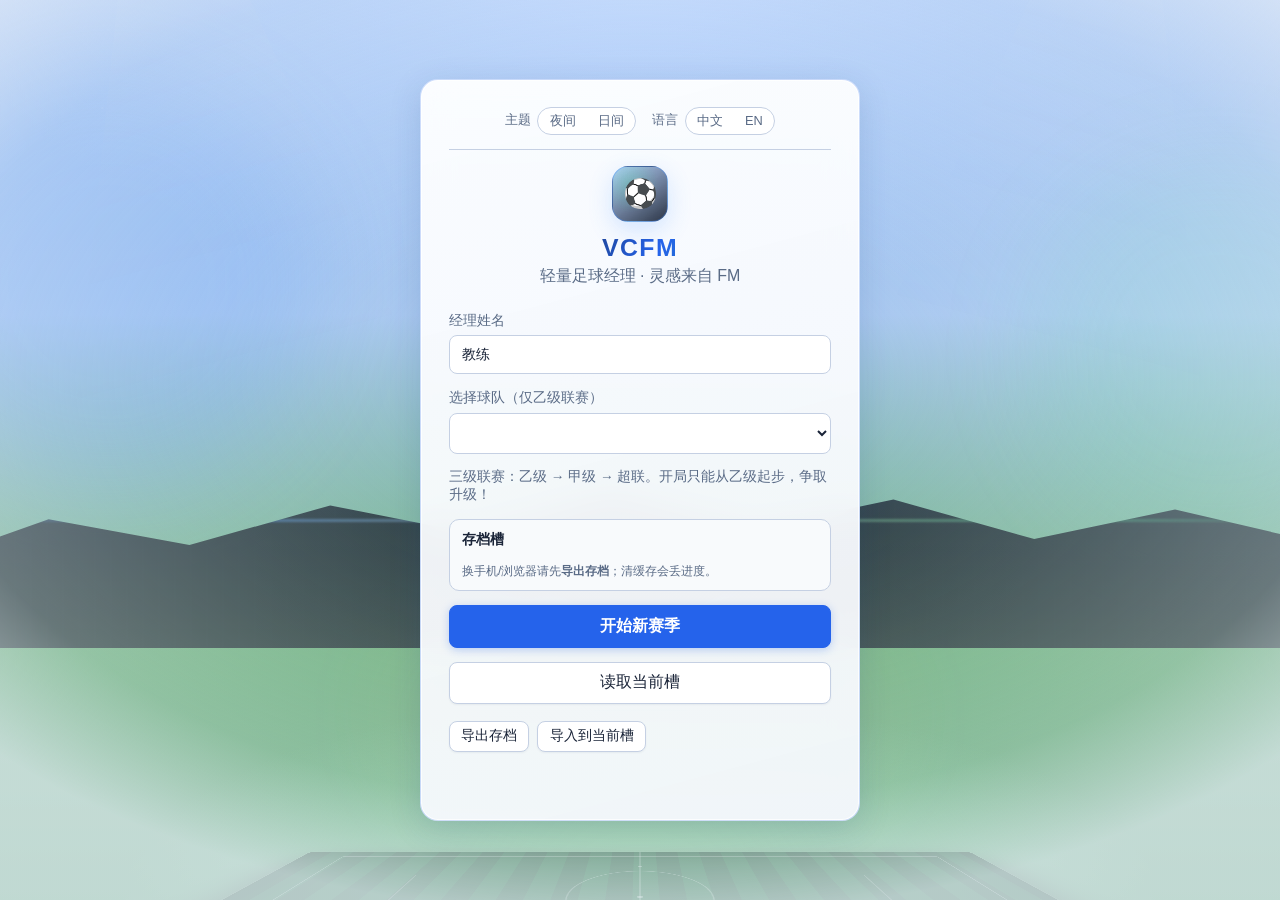
==== index.html @ 12ef0587 "fix: restore UTF-8 and complete half-time role review UI Repair Chinese encoding broken by PowerShel" ====
<!DOCTYPE html>
<html lang="zh-CN" data-theme="dark">
<head>
  <meta charset="UTF-8" />
  <meta name="viewport" content="width=device-width, initial-scale=1, viewport-fit=cover" />
  <meta name="mobile-web-app-capable" content="yes" />
  <meta name="apple-mobile-web-app-capable" content="yes" />
  <meta name="theme-color" content="#0b1220" />
  <meta name="description" content="VCFM — 轻量足球经理，通勤也能玩" />
  <link rel="manifest" href="manifest.webmanifest" />
  <link rel="icon" href="icons/icon.svg" type="image/svg+xml" />
  <link rel="apple-touch-icon" href="icons/icon.svg" />
  <title>VCFM</title>
  <link rel="stylesheet" href="css/style.css" />
  <script>
    /* 尽早应用主题/语言，避免闪白 */
    (function () {
      try {
        var th = localStorage.getItem("vcfm-theme") || localStorage.getItem("vc-fm-theme");
        if (th === "light" || th === "dark") document.documentElement.setAttribute("data-theme", th);
        else if (window.matchMedia && matchMedia("(prefers-color-scheme: light)").matches)
          document.documentElement.setAttribute("data-theme", "light");
        var lg = localStorage.getItem("vcfm-lang") || localStorage.getItem("vc-fm-lang");
        if (lg === "en" || lg === "zh") document.documentElement.lang = lg === "zh" ? "zh-CN" : "en";
      } catch (e) {}
    })();
  </script>
</head>
<body>
  <div id="app">
    <!-- 开始界面 -->
    <section id="screen-start" class="screen active">
      <div class="start-bg" aria-hidden="true">
        <div class="start-bg-sky"></div>
        <div class="start-bg-glow start-bg-glow-a"></div>
        <div class="start-bg-glow start-bg-glow-b"></div>
        <div class="start-bg-glow start-bg-glow-c"></div>
        <div class="start-bg-stars"></div>
        <div class="start-bg-floodlights">
          <span class="floodlight fl-l"></span>
          <span class="floodlight fl-r"></span>
        </div>
        <div class="start-bg-stands"></div>
        <div class="start-bg-pitch">
          <div class="pitch-stripe"></div>
          <div class="pitch-center"></div>
          <div class="pitch-box pitch-box-l"></div>
          <div class="pitch-box pitch-box-r"></div>
          <div class="pitch-spot"></div>
        </div>
        <div class="start-bg-vignette"></div>
        <div class="start-bg-particles">
          <span></span><span></span><span></span><span></span>
          <span></span><span></span><span></span><span></span>
        </div>
      </div>
      <div class="start-card">
        <div class="prefs-bar">
          <div class="prefs-group">
            <span data-i18n="prefs.theme">主题</span>
            <div class="prefs-seg" role="group">
              <button type="button" data-theme-btn="dark" data-i18n="prefs.theme.dark">夜间</button>
              <button type="button" data-theme-btn="light" data-i18n="prefs.theme.light">日间</button>
            </div>
          </div>
          <div class="prefs-group">
            <span data-i18n="prefs.lang">语言</span>
            <div class="prefs-seg" role="group">
              <button type="button" data-lang-btn="zh" data-i18n="prefs.lang.zh">中文</button>
              <button type="button" data-lang-btn="en" data-i18n="prefs.lang.en">EN</button>
            </div>
          </div>
        </div>
        <div class="start-logo" aria-hidden="true">⚽</div>
        <h1 data-i18n="app.title">VCFM</h1>
        <p class="subtitle" data-i18n="app.subtitle">轻量足球经理 · 灵感来自 FM</p>
        <div class="start-form">
          <label><span data-i18n="start.manager">经理姓名</span>
            <input id="input-manager" type="text" value="教练" maxlength="16" data-i18n-placeholder="start.manager.placeholder" />
          </label>
          <label><span data-i18n="start.club">选择球队（仅乙级联赛）</span>
            <select id="select-club"></select>
          </label>
          <p class="hint" style="margin:0" data-i18n="start.leagueHint">三级联赛：乙级 → 甲级 → 超联。开局只能从乙级起步，争取升级！</p>

          <div class="slot-section">
            <div class="row-between" style="margin-bottom:0.4rem">
              <strong style="font-size:0.9rem" data-i18n="start.slots">存档槽</strong>
              <span class="muted" id="active-slot-label" style="font-size:0.8rem"></span>
            </div>
            <div id="save-slots" class="save-slots"></div>
            <p class="hint save-tip" data-i18n-html="start.saveTipHtml">换手机/浏览器请先<strong>导出存档</strong>；清缓存会丢进度。</p>
            <p id="export-reminder" class="export-reminder hidden" role="status"></p>
          </div>

          <button id="btn-new-game" class="btn primary" data-i18n="start.newGame">开始新赛季</button>
          <button id="btn-load-game" class="btn" data-i18n="start.loadGame">读取当前槽</button>
          <div class="start-save-row">
            <button id="btn-export-save" class="btn small" type="button" data-i18n="start.export">导出存档</button>
            <button id="btn-import-save" class="btn small" type="button" data-i18n="start.import">导入到当前槽</button>
            <input id="input-import-save" type="file" accept="application/json,.json" hidden />
          </div>
        </div>
        <p id="start-hint" class="hint"></p>
      </div>
    </section>

    <!-- 主界面 -->
    <section id="screen-main" class="screen">
      <header class="topbar">
        <div class="brand">
          <strong id="club-name">—</strong>
          <span id="manager-name" class="muted"></span>
        </div>
        <div class="meta">
          <span id="season-label">赛季 2026</span>
          <span id="date-label"></span>
          <span id="money-label" class="money"></span>
        </div>
        <nav class="tabs">
          <button data-tab="dashboard" class="tab active" data-i18n="tab.dashboard">概览</button>
          <button data-tab="squad" class="tab" data-i18n="tab.squad">阵容</button>
          <button data-tab="youth" class="tab" data-i18n="tab.youth">青训</button>
          <button data-tab="facilities" class="tab" data-i18n="tab.facilities">设施</button>
          <button data-tab="staff" class="tab" data-i18n="tab.staff">职员</button>
          <button data-tab="training" class="tab" data-i18n="tab.training">训练</button>
          <button data-tab="tactics" class="tab" data-i18n="tab.tactics">战术</button>
          <button data-tab="table" class="tab" data-i18n="tab.table">积分榜</button>
          <button data-tab="clubs" class="tab" data-i18n="tab.clubs">俱乐部</button>
          <button data-tab="stats" class="tab" data-i18n="tab.stats">数据榜</button>
          <button data-tab="inbox" class="tab" data-i18n="tab.inbox">信箱</button>
          <button data-tab="media" class="tab" data-i18n="tab.media">媒体</button>
          <button data-tab="transfer" class="tab" data-i18n="tab.transfer">转会</button>
          <button data-tab="career" class="tab" data-i18n="tab.career">生涯</button>
          <button data-tab="fixtures" class="tab" data-i18n="tab.fixtures">赛程</button>
        </nav>
        <div class="actions">
          <div class="topbar-prefs">
            <div class="prefs-seg" role="group" aria-label="theme">
              <button type="button" data-theme-btn="dark" title="Night">🌙</button>
              <button type="button" data-theme-btn="light" title="Day">☀️</button>
            </div>
            <div class="prefs-seg" role="group" aria-label="language">
              <button type="button" data-lang-btn="zh">中</button>
              <button type="button" data-lang-btn="en">EN</button>
            </div>
          </div>
          <button id="btn-save" class="btn small" data-i18n="btn.save">存档</button>
          <button id="btn-export-save-main" class="btn small ghost" type="button" data-i18n="btn.export">导出</button>
          <button id="btn-menu" class="btn small ghost" data-i18n="btn.menu">菜单</button>
        </div>
      </header>

      <main class="content">
        <!-- 概览 -->
        <div id="tab-dashboard" class="tab-panel active">
          <div class="grid-2">
            <div class="card">
              <h2 data-i18n="dash.nextMatch">下一场比赛</h2>
              <div id="next-match" class="next-match" data-i18n="dash.noFixture">暂无赛程</div>
              <div class="dash-actions">
                <button id="btn-play-match" class="btn primary" disabled data-i18n="dash.play">进入比赛</button>
                <button id="btn-advance" class="btn" data-i18n="dash.advance">推进一天</button>
                <button id="btn-advance-matchday" class="btn" data-i18n="dash.advanceMatchday">推进到比赛日</button>
                <button id="btn-advance-season-end" class="btn" type="button" data-i18n="dash.advanceSeasonEnd" data-i18n-title="dash.advanceSeasonEndTitle">推进到赛季末</button>
                <button id="btn-next-season" class="btn primary" style="display:none" data-i18n="dash.nextSeason">进入下一赛季</button>
              </div>
            </div>
            <div class="card">
              <h2 data-i18n="dash.rank">联赛排名</h2>
              <div id="my-rank" class="rank-box">—</div>
              <h3 data-i18n="dash.board">董事会目标</h3>
              <div id="board-box" class="board-box">—</div>
              <h3 data-i18n="dash.window">转会窗</h3>
              <div id="transfer-window-dash" class="transfer-window-box">—</div>
              <h3 data-i18n="dash.training">训练日程</h3>
              <div id="training-dash" class="muted" style="margin-bottom:0.5rem">—</div>
              <h3 data-i18n="dash.form">近期战绩</h3>
              <div id="form-strip" class="form-strip"></div>
              <h3 data-i18n="dash.career">经理生涯</h3>
              <div id="manager-career-dash" class="career-dash">—</div>
            </div>
            <div class="card">
              <div class="row-between">
                <h2 data-i18n="dash.inbox">信箱</h2>
                <button type="button" class="btn small" id="btn-dash-inbox" data-i18n="inbox.open">打开信箱</button>
              </div>
              <div id="dash-inbox" class="dash-inbox muted">—</div>
            </div>
            <div class="card span-2">
              <h2 data-i18n="dash.news">新闻</h2>
              <ul id="news-list" class="news-list"></ul>
            </div>
          </div>
        </div>

        <!-- 信箱 -->
        <div id="tab-inbox" class="tab-panel">
          <div class="card">
            <div class="row-between">
              <h2 data-i18n="inbox.title">经理信箱</h2>
              <span class="muted" id="inbox-count"></span>
            </div>
            <p class="hint" data-i18n="inbox.hint">
              董事会、转会报价、球探报告与球员诉求会集中在这里。待办优先处理，推进日程前建议先清空紧急邮件。
            </p>
            <div class="inbox-filters" role="group" aria-label="inbox filter">
              <button type="button" class="btn small active" data-inbox-filter="pending" data-i18n="inbox.filterPending">待办</button>
              <button type="button" class="btn small" data-inbox-filter="all" data-i18n="inbox.filterAll">全部</button>
            </div>
            <div id="inbox-list" class="inbox-list"></div>
          </div>
        </div>

        <!-- 阵容 -->
        <div id="tab-squad" class="tab-panel">
          <div class="card">
            <div class="row-between">
              <h2 data-i18n="squad.title">球队阵容</h2>
              <span class="muted" id="squad-count"></span>
            </div>
            <p class="hint" style="margin:0.35rem 0 0.65rem" data-i18n="squad.seasonHint">
              本赛季联赛数据：出场 / 进球（门将为零封）/ 助攻（门将为失球）/ 场均评分 / 最近评分（不含杯赛）
            </p>
            <div class="table-wrap">
              <table id="squad-table">
                <thead>
                  <tr>
                    <th data-i18n="th.num">#</th>
                    <th data-i18n="th.name">姓名</th>
                    <th data-i18n="th.nation">国籍</th>
                    <th data-i18n="th.pos">位置</th>
                    <th data-i18n="th.age">年龄</th>
                    <th data-i18n="th.ovr">能力</th>
                    <th data-i18n="th.apps" title="本赛季出场">出场</th>
                    <th data-i18n="th.goals" title="本赛季进球 / 门将零封">进球</th>
                    <th data-i18n="th.assists" title="本赛季助攻 / 门将失球">助攻</th>
                    <th data-i18n="th.avgR" title="本赛季场均评分">场均</th>
                    <th data-i18n="th.lastR" title="最近一场评分">最近</th>
                    <th data-i18n="th.fit">体能</th>
                    <th data-i18n="th.morale">士气</th>
                    <th data-i18n="th.contract" title="合同年限">合同</th>
                    <th data-i18n="th.scout">球探估值</th>
                    <th data-i18n="th.wage">周薪</th>
                    <th></th>
                  </tr>
                </thead>
                <tbody></tbody>
              </table>
            </div>
          </div>
        </div>

        <!-- 青训 -->
        <div id="tab-youth" class="tab-panel">
          <div class="grid-2">
            <div class="card">
              <h2 data-i18n="youth.title">青训学院</h2>
              <div id="youth-info" class="rank-box" style="font-size:1rem;line-height:1.6"></div>
              <div style="margin-top:0.85rem;display:flex;gap:0.5rem;flex-wrap:wrap">
                <button id="btn-youth-upgrade" class="btn primary" data-i18n="youth.upgrade">升级设施</button>
              </div>
              <p class="hint" id="youth-hint" style="margin-top:0.75rem"></p>
            </div>
            <div class="card">
              <h2 data-i18n="youth.helpTitle">说明</h2>
              <ul class="news-list">
                <li data-i18n="youth.help1">青训球员会随时间成长（每周概率涨属性）</li>
                <li data-i18n="youth.help2">约每 30 天自动招生</li>
                <li data-i18n="youth.help3">提拔可升入一线队；不合适可释放</li>
                <li data-i18n="youth.help4">升级学院可提高容量、招生数与成长速度</li>
              </ul>
            </div>
            <div class="card span-2">
              <div class="row-between">
                <h2 data-i18n="youth.list">青训名单</h2>
                <span class="muted" id="youth-count"></span>
              </div>
              <div class="table-wrap">
                <table id="youth-table">
                  <thead>
                    <tr>
                      <th data-i18n="th.num">#</th>
                      <th data-i18n="th.name">姓名</th>
                      <th data-i18n="th.nation">国籍</th>
                      <th data-i18n="th.pos">位置</th>
                      <th data-i18n="th.age">年龄</th>
                      <th data-i18n="th.ovr">能力</th>
                      <th data-i18n="th.pot">潜力</th>
                      <th data-i18n="th.wage">周薪</th>
                      <th></th>
                    </tr>
                  </thead>
                  <tbody></tbody>
                </table>
              </div>
            </div>
          </div>
        </div>

        <!-- 设施 -->
        <div id="tab-facilities" class="tab-panel">
          <div class="grid-2">
            <div class="card span-2">
              <h2 data-i18n="fac.title">俱乐部设施</h2>
              <p class="hint" id="facilities-hint" data-i18n="fac.hint">
                扩建球场提高主场收入；升级训练设施加快成长与恢复；青训设施提高招生与培养。升级需建设工期，期间不可重复开工。
              </p>
              <div id="facilities-grid" class="facilities-grid"></div>
            </div>
          </div>
        </div>

        <!-- 职员 -->
        <div id="tab-staff" class="tab-panel">
          <div class="grid-2">
            <div class="card span-2">
              <h2 data-i18n="staff.title">教练团队</h2>
              <p class="hint" data-i18n="staff.hint">教练强化比赛与成长 · 球探优化转会与青训 · 队医降低伤病、加速恢复。周薪计入工资单。</p>
              <div id="staff-current" class="staff-grid"></div>
            </div>
            <div class="card span-2">
              <div class="row-between">
                <h2 data-i18n="staff.market">职员市场</h2>
                <button id="btn-refresh-staff" class="btn small" data-i18n="staff.refresh">刷新候选人</button>
              </div>
              <div class="table-wrap">
                <table id="staff-market-table">
                  <thead>
                    <tr>
                      <th data-i18n="th.name">姓名</th>
                      <th data-i18n="th.role">职位</th>
                      <th data-i18n="th.ovr">能力</th>
                      <th data-i18n="th.age">年龄</th>
                      <th data-i18n="th.wage">周薪</th>
                      <th data-i18n="th.fee">签约费</th>
                      <th></th>
                    </tr>
                  </thead>
                  <tbody></tbody>
                </table>
              </div>
            </div>
          </div>
        </div>

        <!-- 训练 -->
        <div id="tab-training" class="tab-panel">
          <div class="grid-2">
            <div class="card">
              <h2 data-i18n="train.focus">训练重点</h2>
              <p class="hint" data-i18n="train.focusHint">每日推进时生效；高强度更易成长也更易受伤。教练能力影响成长与恢复。</p>
              <div id="training-focus-list" class="training-options"></div>
            </div>
            <div class="card">
              <h2 data-i18n="train.intensity">训练强度</h2>
              <div id="training-intensity-list" class="training-options intensity"></div>
              <div id="training-summary" class="training-summary"></div>
              <h3 data-i18n="train.fitness">阵容体能一览</h3>
              <div id="training-fitness-bar" class="training-fitness"></div>
              <p class="hint" id="training-hint" style="margin-top:0.75rem"></p>
            </div>
          </div>
        </div>

        <!-- 战术 -->
        <div id="tab-tactics" class="tab-panel">
          <div class="grid-2">
            <div class="card">
              <h2 data-i18n="tac.formation">阵型</h2>
              <select id="formation-select"></select>
              <p class="hint" id="formation-desc" style="margin:0.35rem 0 0.6rem"></p>
              <div id="pitch" class="pitch" aria-label="tactics pitch"></div>
              <div class="tac-bench-wrap">
                <div class="row-between" style="align-items:center;gap:0.5rem;margin:0.65rem 0 0.35rem">
                  <h3 class="tac-bench-title" data-i18n="tac.bench">替补席</h3>
                  <span class="hint" id="tac-pick-hint" data-i18n="tac.dragHint">拖到场上换人；或点选再点槽位</span>
                </div>
                <div id="tac-bench" class="tac-bench" role="list"></div>
              </div>
              <p class="hint" data-i18n="tac.pitchHint" style="margin-top:0.6rem">拖拽换人；每人下方可选角色指令。点名牌可查看资料。首发会尽量保留到开球。</p>
            </div>
            <div class="card">
              <h2 data-i18n="tac.style">战术倾向</h2>
              <div class="tac-presets" id="tac-presets" role="group" aria-label="presets"></div>
              <label><span data-i18n="tac.styleLabel">风格</span>
                <select id="style-select">
                  <option value="balanced" data-i18n="style.balanced">均衡</option>
                  <option value="attack" data-i18n="style.attack">进攻</option>
                  <option value="defend" data-i18n="style.defend">防守</option>
                  <option value="possession" data-i18n="style.possession">控球</option>
                  <option value="counter" data-i18n="style.counter">反击</option>
                </select>
              </label>
              <label><span data-i18n="tac.pressing">压迫强度</span>
                <input id="pressing" type="range" min="1" max="5" value="3" />
                <span id="pressing-val" class="tac-slider-val">3 · 标准</span>
              </label>
              <label><span data-i18n="tac.tempo">传球节奏</span>
                <input id="tempo" type="range" min="1" max="5" value="3" />
                <span id="tempo-val" class="tac-slider-val">3 · 标准</span>
              </label>
              <label><span data-i18n="tac.width">进攻宽度</span>
                <input id="width" type="range" min="1" max="5" value="3" />
                <span id="width-val" class="tac-slider-val">3 · 标准</span>
              </label>
              <label><span data-i18n="tac.defLine">防线高度</span>
                <input id="defensive-line" type="range" min="1" max="5" value="3" />
                <span id="defensive-line-val" class="tac-slider-val">3 · 标准</span>
              </label>
              <div id="tac-summary" class="tac-summary" aria-live="polite"></div>
              <p class="hint" data-i18n="tac.hint">阵型、风格、滑条与角色指令都会影响攻防、控球、犯规与体能；风格之间存在克制。</p>
              <button id="btn-auto-xi" class="btn" data-i18n="tac.autoXi">自动排出最佳十一人</button>
            </div>
          </div>
        </div>

        <!-- 积分榜 -->
        <div id="tab-table" class="tab-panel">
          <div class="card">
            <div class="row-between" style="flex-wrap:wrap;gap:0.5rem">
              <h2 id="table-title" style="margin:0" data-i18n="table.title">联赛积分榜</h2>
              <div class="filters" style="margin:0">
                <select id="table-division">
                  <option value="3" data-i18n="div.3">乙级联赛</option>
                  <option value="2" data-i18n="div.2">甲级联赛</option>
                  <option value="1" data-i18n="div.1">超级联赛</option>
                </select>
              </div>
            </div>
            <p class="hint" id="table-hint" style="margin:0.5rem 0 0.75rem"></p>
            <div class="table-wrap">
              <table id="league-table">
                <thead>
                  <tr>
                    <th data-i18n="th.num">#</th>
                    <th data-i18n="th.club">球队</th>
                    <th data-i18n="th.p">赛</th>
                    <th data-i18n="th.w">胜</th>
                    <th data-i18n="th.d">平</th>
                    <th data-i18n="th.l">负</th>
                    <th data-i18n="th.gf">进</th>
                    <th data-i18n="th.gaShort">失</th>
                    <th data-i18n="th.gd">净</th>
                    <th data-i18n="th.pts">分</th>
                  </tr>
                </thead>
                <tbody></tbody>
              </table>
            </div>
          </div>
        </div>

        <!-- 俱乐部浏览器 -->
        <div id="tab-clubs" class="tab-panel">
          <div class="card">
            <div class="row-between" style="flex-wrap:wrap;gap:0.5rem">
              <h2 style="margin:0" data-i18n="clubs.title">俱乐部一览</h2>
              <div class="filters" style="margin:0;display:flex;flex-wrap:wrap;gap:0.5rem;align-items:center">
                <select id="clubs-division">
                  <option value="all" data-i18n="clubs.allDiv">全部级别</option>
                  <option value="3" data-i18n="div.3">乙级联赛</option>
                  <option value="2" data-i18n="div.2">甲级联赛</option>
                  <option value="1" data-i18n="div.1">超级联赛</option>
                </select>
                <input id="clubs-search" type="search" data-i18n-placeholder="clubs.searchPh" placeholder="搜索队名…" style="min-width:10rem" />
              </div>
            </div>
            <p class="hint" style="margin:0.5rem 0 0.75rem" data-i18n="clubs.hint">
              浏览三级联赛全部球队：积分、阵容实力、近期赛程。也可从积分榜或赛程点击队名打开。
            </p>
            <div class="table-wrap">
              <table id="clubs-table">
                <thead>
                  <tr>
                    <th data-i18n="th.club">球队</th>
                    <th data-i18n="th.div">联赛</th>
                    <th data-i18n="th.rank">排名</th>
                    <th data-i18n="th.pts">分</th>
                    <th data-i18n="th.form">近况</th>
                    <th data-i18n="th.squadAvg">阵容</th>
                    <th data-i18n="th.money">资金</th>
                    <th></th>
                  </tr>
                </thead>
                <tbody></tbody>
              </table>
            </div>
          </div>
        </div>

        <!-- 媒体 -->
        <div id="tab-media" class="tab-panel">
          <div class="grid-2">
            <div class="card span-2">
              <div class="row-between">
                <h2 data-i18n="media.title">媒体中心</h2>
                <span class="muted" id="media-count"></span>
              </div>
              <p class="hint" data-i18n="media.hint">赛后通稿、转会官宣、青训特写、传闻与专栏都会出现在这里。</p>
              <div id="media-feed" class="media-feed"></div>
            </div>
          </div>
        </div>

        <!-- 数据榜 -->
        <div id="tab-stats" class="tab-panel">
          <div class="grid-2">
            <div class="card">
              <h2 data-i18n="stats.goals">射手榜</h2>
              <p class="hint" style="margin:0.25rem 0 0.5rem" data-i18n="stats.leagueOnly">仅统计本级联赛（不含杯赛）</p>
              <div class="table-wrap">
                <table id="stats-goals">
                  <thead>
                    <tr>
                      <th data-i18n="th.num">#</th>
                      <th data-i18n="th.player">球员</th>
                      <th data-i18n="th.club">球队</th>
                      <th data-i18n="th.goals">进球</th>
                      <th data-i18n="th.assists">助攻</th>
                      <th data-i18n="th.apps">出场</th>
                      <th data-i18n="th.avgR">场均</th>
                    </tr>
                  </thead>
                  <tbody></tbody>
                </table>
              </div>
            </div>
            <div class="card">
              <h2 data-i18n="stats.assists">助攻榜</h2>
              <p class="hint" style="margin:0.25rem 0 0.5rem" data-i18n="stats.leagueOnly">仅统计本级联赛（不含杯赛）</p>
              <div class="table-wrap">
                <table id="stats-assists">
                  <thead>
                    <tr>
                      <th data-i18n="th.num">#</th>
                      <th data-i18n="th.player">球员</th>
                      <th data-i18n="th.club">球队</th>
                      <th data-i18n="th.assists">助攻</th>
                      <th data-i18n="th.goals">进球</th>
                      <th data-i18n="th.apps">出场</th>
                      <th data-i18n="th.avgR">场均</th>
                    </tr>
                  </thead>
                  <tbody></tbody>
                </table>
              </div>
            </div>
            <div class="card">
              <h2 data-i18n="stats.ratings">评分榜</h2>
              <p class="hint" style="margin:0.25rem 0 0.5rem" data-i18n="stats.ratingsHint">本级联赛 · 至少 3 场出场 · 场均评分</p>
              <div class="table-wrap">
                <table id="stats-ratings">
                  <thead>
                    <tr>
                      <th data-i18n="th.num">#</th>
                      <th data-i18n="th.player">球员</th>
                      <th data-i18n="th.club">球队</th>
                      <th data-i18n="th.avgR">场均</th>
                      <th data-i18n="th.lastR">最近</th>
                      <th data-i18n="th.apps">出场</th>
                    </tr>
                  </thead>
                  <tbody></tbody>
                </table>
              </div>
            </div>
            <div class="card">
              <h2 data-i18n="stats.keepers">门将榜（零封 / 失球）</h2>
              <p class="hint" style="margin:0.25rem 0 0.5rem" data-i18n="stats.leagueOnly">仅统计本级联赛（不含杯赛）</p>
              <div class="table-wrap">
                <table id="stats-keepers">
                  <thead>
                    <tr>
                      <th data-i18n="th.num">#</th>
                      <th data-i18n="th.gk">门将</th>
                      <th data-i18n="th.club">球队</th>
                      <th data-i18n="th.apps">出场</th>
                      <th data-i18n="th.cs">零封</th>
                      <th data-i18n="th.ga">失球</th>
                      <th data-i18n="th.gavg">场均失球</th>
                      <th data-i18n="th.avgR">场均</th>
                    </tr>
                  </thead>
                  <tbody></tbody>
                </table>
              </div>
            </div>
          </div>
        </div>

        <!-- 生涯 / 荣誉 -->
        <div id="tab-career" class="tab-panel">
          <div id="career-panel"></div>
        </div>

        <!-- 转会 -->
        <div id="tab-transfer" class="tab-panel">
          <div class="grid-2">
            <div class="card span-2">
              <h2 data-i18n="contract.panelTitle">合同与租借</h2>
              <p class="hint" style="margin:0 0 0.65rem" data-i18n="contract.panelHint">
                续约/解约任意日可操作；外租与租入仅转会窗内。窗外召回需支付召回费。
              </p>
              <div id="contracts-loans-panel" class="contracts-loans-panel">—</div>
            </div>
            <div class="card span-2">
              <h2 data-i18n="tr.poach">来自其他俱乐部的报价</h2>
              <div id="poach-bids" class="poach-bids">—</div>
              <h3 style="margin:1rem 0 0.4rem;font-size:0.95rem" data-i18n="transfer.scoutWatch">球探关注</h3>
              <div id="scout-watch-list" class="scout-watch-list">—</div>
            </div>
            <div class="card">
              <h2 data-i18n="tr.market">转会市场</h2>
              <div id="transfer-window-status" class="transfer-window-box" style="margin-bottom:0.75rem">—</div>
              <p class="hint" style="margin-top:0" data-i18n="tr.hint">夏窗 D1–D35 · 冬窗 D120–D145；窗外无法买卖（AI 同样受限）。买入可谈合同年限与周薪。</p>
              <div class="filters">
                <select id="filter-pos">
                  <option value="" data-i18n="tr.allPos">全部位置</option>
                  <option value="GK" data-i18n="pos.GK">门将</option>
                  <option value="DEF" data-i18n="pos.DEF">后卫</option>
                  <option value="MID" data-i18n="pos.MID">中场</option>
                  <option value="ATT" data-i18n="pos.ATT">前锋</option>
                </select>
                <button id="btn-refresh-market" class="btn small" data-i18n="tr.refresh">刷新列表</button>
              </div>
              <div class="table-wrap">
                <table id="market-table">
                  <thead>
                    <tr>
                      <th data-i18n="th.name">姓名</th>
                      <th data-i18n="th.nation">国籍</th>
                      <th data-i18n="th.pos">位置</th>
                      <th data-i18n="th.ovr">能力</th>
                      <th data-i18n="th.age">年龄</th>
                      <th data-i18n="th.club">球队</th>
                      <th data-i18n="th.value">身价</th>
                      <th></th>
                    </tr>
                  </thead>
                  <tbody></tbody>
                </table>
              </div>
            </div>
            <div class="card">
              <h2 data-i18n="tr.sell">可出售球员</h2>
              <div class="table-wrap">
                <table id="sell-table">
                  <thead>
                    <tr>
                      <th data-i18n="th.name">姓名</th>
                      <th data-i18n="th.nation">国籍</th>
                      <th data-i18n="th.pos">位置</th>
                      <th data-i18n="th.ovr">能力</th>
                      <th data-i18n="th.value">身价</th>
                      <th></th>
                    </tr>
                  </thead>
                  <tbody></tbody>
                </table>
              </div>
            </div>
          </div>
        </div>

        <!-- 赛程 -->
        <div id="tab-fixtures" class="tab-panel">
          <div class="card">
            <h2 data-i18n="fix.title">本队赛程</h2>
            <div class="table-wrap">
              <table id="fixtures-table">
                <thead>
                  <tr>
                    <th data-i18n="th.round">轮次</th>
                    <th data-i18n="th.date">日期</th>
                    <th data-i18n="th.home">主队</th>
                    <th data-i18n="th.score">比分</th>
                    <th data-i18n="th.away">客队</th>
                    <th data-i18n="th.status">状态</th>
                  </tr>
                </thead>
                <tbody></tbody>
              </table>
            </div>
          </div>
        </div>
      </main>
    </section>

    <!-- 比赛界面 · FMM 竖屏 Matchday -->
    <section id="screen-match" class="screen">
      <div class="match-layout fm-match fmm-match">
        <!-- 紧凑计分条 -->
        <header class="fm-scoreboard fmm-scoreboard" id="match-header">
          <div class="fmm-sb-top">
            <div class="fm-sb-side home">
              <span class="fm-sb-kit" id="match-home-kit"></span>
              <div class="fm-sb-team">
                <div id="match-home" class="fm-sb-name">—</div>
                <div id="match-home-short" class="fm-sb-short muted"></div>
              </div>
              <div id="match-home-score" class="fm-sb-score">0</div>
            </div>
            <div class="fm-sb-center">
              <div id="match-context" class="fm-sb-comp">—</div>
              <div id="match-minute" class="fm-sb-clock">0'</div>
              <div id="match-score" class="fm-sb-scoreline hidden" aria-hidden="true">0 - 0</div>
              <div class="fm-sb-live"><span class="fm-live-dot"></span> LIVE</div>
            </div>
            <div class="fm-sb-side away">
              <div id="match-away-score" class="fm-sb-score">0</div>
              <div class="fm-sb-team">
                <div id="match-away" class="fm-sb-name">—</div>
                <div id="match-away-short" class="fm-sb-short muted"></div>
              </div>
              <span class="fm-sb-kit" id="match-away-kit"></span>
            </div>
          </div>
          <button type="button" class="fmm-stats-toggle" id="btn-match-stats-toggle" aria-expanded="false" aria-controls="match-live-stats">
            <span data-i18n="match.stats">数据</span>
            <span class="fmm-stats-chevron" aria-hidden="true">▾</span>
          </button>
          <!-- xG / 控球 / 射门 · 默认收起 -->
          <div class="fm-live-stats fmm-live-stats collapsed" id="match-live-stats" aria-label="live stats" hidden>
            <div class="fm-stat-row">
              <span class="fm-stat-val" id="stat-xg-h">0.00</span>
              <div class="fm-stat-mid">
                <span class="fm-stat-label" data-i18n="match.xg">xG</span>
                <div class="fm-stat-bar dual"><i class="h" id="stat-xg-bar-h" style="width:50%"></i><i class="a" id="stat-xg-bar-a" style="width:50%"></i></div>
              </div>
              <span class="fm-stat-val" id="stat-xg-a">0.00</span>
            </div>
            <div class="fm-stat-row">
              <span class="fm-stat-val" id="stat-poss-h">50%</span>
              <div class="fm-stat-mid">
                <span class="fm-stat-label" data-i18n="match.poss">控球</span>
                <div class="fm-stat-bar"><i class="poss" id="stat-poss-bar" style="width:50%"></i></div>
              </div>
              <span class="fm-stat-val" id="stat-poss-a">50%</span>
            </div>
            <div class="fm-stat-row">
              <span class="fm-stat-val" id="stat-shots-h">0 (0)</span>
              <div class="fm-stat-mid">
                <span class="fm-stat-label" data-i18n="match.shots">射门</span>
                <div class="fm-stat-bar dual"><i class="h" id="stat-sh-bar-h" style="width:50%"></i><i class="a" id="stat-sh-bar-a" style="width:50%"></i></div>
              </div>
              <span class="fm-stat-val" id="stat-shots-a">0 (0)</span>
            </div>
          </div>
        </header>

        <!-- 赛前简报（开赛后收起） -->
        <div id="match-pre-brief" class="match-pre-brief hidden" aria-label="pre-match briefing"></div>

        <!-- 全宽球场 -->
        <div class="fm-match-body fmm-match-body">
          <div class="fm-pitch-col">
            <div id="match-pitch-root" class="match-pitch-root" aria-label="2D match view"></div>
          </div>
        </div>

        <!-- 底部事件流 -->
        <aside class="fm-commentary fmm-commentary" aria-label="match commentary">
          <div class="fm-com-head">
            <span data-i18n="match.commentary">比赛事件</span>
            <span class="fm-com-badge" id="match-com-badge">PRE</span>
          </div>
          <div id="match-log" class="match-log fm-com-log"></div>
        </aside>

        <!-- 中场调整 · 底部抽屉 -->
        <div id="match-ht-panel" class="match-ht-panel fmm-ht-sheet hidden">
          <div class="fmm-ht-handle" aria-hidden="true"></div>
          <h3 data-i18n="match.htTitle">中场休息 · 调整</h3>
          <p class="hint" id="match-ht-score">—</p>
          <div id="match-ht-tips" class="ht-tips hidden" aria-live="polite"></div>
          <div id="match-ht-talk" class="team-talk-panel" aria-label="half-time team talk"></div>
          <div id="match-ht-fitness" class="ht-fitness hidden" aria-label="fitness bars"></div>
          <div id="match-ht-role-review" class="ht-role-review hidden" aria-live="polite"></div>
          <div class="ht-tactics">
            <label><span data-i18n="match.style">风格</span>
              <select id="ht-style">
                <option value="balanced" data-i18n="style.balanced">均衡</option>
                <option value="attack" data-i18n="style.attack">进攻</option>
                <option value="defend" data-i18n="style.defend">防守</option>
                <option value="possession" data-i18n="style.possession">控球</option>
                <option value="counter" data-i18n="style.counter">反击</option>
              </select>
            </label>
            <label><span data-i18n="tac.formation">阵型</span>
              <select id="ht-formation"></select>
            </label>
            <label><span data-i18n="match.pressing">压迫</span> <span id="ht-pressing-val">3</span>
              <input type="range" id="ht-pressing" min="1" max="5" value="3" />
            </label>
            <label><span data-i18n="match.tempo">节奏</span> <span id="ht-tempo-val">3</span>
              <input type="range" id="ht-tempo" min="1" max="5" value="3" />
            </label>
            <label><span data-i18n="tac.width">宽度</span> <span id="ht-width-val">3</span>
              <input type="range" id="ht-width" min="1" max="5" value="3" />
            </label>
            <label><span data-i18n="tac.defLine">防线</span> <span id="ht-def-line-val">3</span>
              <input type="range" id="ht-def-line" min="1" max="5" value="3" />
            </label>
          </div>
          <div id="match-ht-roles" class="ht-roles" aria-label="half-time roles"></div>
          <div class="ht-subs">
            <div class="ht-sub-col">
              <div class="ht-sub-title" data-i18n="match.subOut">下场（在场）</div>
              <select id="ht-sub-out" size="6"></select>
            </div>
            <div class="ht-sub-col">
              <div class="ht-sub-title" data-i18n="match.subIn">上场（替补）</div>
              <select id="ht-sub-in" size="6"></select>
            </div>
            <div class="ht-sub-actions">
              <button type="button" id="btn-ht-add-sub" class="btn small" data-i18n="match.addSub">确认换人</button>
              <p class="hint" id="ht-subs-left">剩余换人 5 次</p>
              <ul id="ht-subs-list" class="ht-subs-list"></ul>
            </div>
          </div>
          <div class="match-actions">
            <button id="btn-ht-continue" class="btn primary" data-i18n="match.htContinue">下半场开始</button>
            <button id="btn-ht-skip" class="btn" data-i18n="match.htSkip">不调整，直接踢</button>
          </div>
        </div>

        <div id="match-report" class="match-report hidden"></div>

        <!-- 下半场赛中战术快捷条 -->
        <div id="match-live-tac" class="match-live-tac hidden" aria-label="live tactics">
          <span class="match-live-tac-label" data-i18n="match.liveTac">场边</span>
          <select id="live-formation" class="match-live-tac-sel" title="formation"></select>
          <select id="live-style" class="match-live-tac-sel" title="风格">
            <option value="balanced" data-i18n="style.balanced">均衡</option>
            <option value="attack" data-i18n="style.attack">进攻</option>
            <option value="defend" data-i18n="style.defend">防守</option>
            <option value="possession" data-i18n="style.possession">控球</option>
            <option value="counter" data-i18n="style.counter">反击</option>
          </select>
          <label class="match-live-tac-range">
            <span data-i18n="match.pressing">压迫</span>
            <input type="range" id="live-pressing" min="1" max="5" value="3" />
            <em id="live-pressing-val">3</em>
          </label>
          <label class="match-live-tac-range">
            <span data-i18n="match.tempo">节奏</span>
            <input type="range" id="live-tempo" min="1" max="5" value="3" />
            <em id="live-tempo-val">3</em>
          </label>
          <label class="match-live-tac-range">
            <span data-i18n="tac.width">宽度</span>
            <input type="range" id="live-width" min="1" max="5" value="3" />
            <em id="live-width-val">3</em>
          </label>
          <label class="match-live-tac-range">
            <span data-i18n="tac.defLine">防线</span>
            <input type="range" id="live-def-line" min="1" max="5" value="3" />
            <em id="live-def-line-val">3</em>
          </label>
          <button type="button" id="btn-live-tac-apply" class="btn small primary" data-i18n="match.applyTac">应用</button>
        </div>

        <footer class="fm-match-bar fmm-match-bar">
          <div class="match-speed-bar" role="group" aria-label="match speed">
            <span class="muted" data-i18n="match.speed">倍速</span>
            <button type="button" class="btn small" data-match-speed="0.5" title="慢放">×0.5</button>
            <button type="button" class="btn small" data-match-speed="1" title="正常观赛">×1</button>
            <button type="button" class="btn small" data-match-speed="1.5" title="稍快">×1.5</button>
            <button type="button" class="btn small" data-match-speed="2">×2</button>
            <button type="button" class="btn small" data-match-speed="4">×4</button>
          </div>
          <div class="match-playback-bar" role="group" aria-label="match playback">
            <button type="button" id="btn-match-pause" class="btn small" disabled data-i18n="match.pause">暂停</button>
            <button type="button" id="btn-match-step" class="btn small" disabled data-i18n="match.step">下一步</button>
            <button type="button" id="btn-match-step-mode" class="btn small" data-i18n="match.stepMode" data-i18n-title="match.stepModeHint">逐事件</button>
            <button type="button" id="btn-match-sfx" class="btn small" data-i18n="match.sfx" data-i18n-title="match.sfxHint" aria-pressed="false">音效</button>
          </div>
          <div class="match-actions" id="match-main-actions">
            <button id="btn-sim-fast" class="btn primary" data-i18n="match.fast">快速模拟（中场可调）</button>
            <button id="btn-sim-live" class="btn" data-i18n="match.live">直播（中场可调）</button>
            <button id="btn-sim-instant" class="btn" data-i18n="match.instant">一键完赛</button>
            <button id="btn-match-continue" class="btn" disabled data-i18n="match.continue">赛后继续</button>
          </div>
        </footer>
      </div>
    </section>

    <!-- 球员详情弹窗 -->
    <div id="modal" class="modal hidden">
      <div class="modal-card" id="modal-card">
        <button id="modal-close" class="modal-close">×</button>
        <div id="modal-body"></div>
      </div>
    </div>

    <!-- 赛季结算 -->
    <div id="season-summary" class="season-summary hidden" role="dialog" aria-modal="true"></div>
  </div>

  <script type="module" src="js/main.js?v=58"></script>
  <script>
    if ("serviceWorker" in navigator) {
      window.addEventListener("load", function () {
        if (window.caches && caches.keys) {
          caches.keys().then(function (keys) {
            return Promise.all(
              keys
                .filter(function (k) { return k.indexOf("vcfm-") === 0 && k !== "vcfm-v58"; })
                .map(function (k) { return caches.delete(k); })
            );
          }).catch(function () {});
        }
        navigator.serviceWorker.register("./sw.js?v=58").then(function (reg) {
          try { reg.update(); } catch (e) {}
          if (reg.waiting) reg.waiting.postMessage({ type: "SKIP_WAITING" });
        }).catch(function () {});
        var refreshing = false;
        navigator.serviceWorker.addEventListener("controllerchange", function () {
          if (refreshing) return;
          refreshing = true;
          try {
            if (!sessionStorage.getItem("vcfm-sw-reloaded-v58")) {
              sessionStorage.setItem("vcfm-sw-reloaded-v58", "1");
              location.reload();
            }
          } catch (e) {
            location.reload();
          }
        });
      });
    }
  </script>
</body>
</html>
---- css/style.css ----
:root,
html[data-theme="dark"] {
  --bg: #0b1220;
  --bg2: #121a2b;
  --card: #172033;
  --border: #2a3650;
  --text: #e8eefc;
  --muted: #8b9bb8;
  --primary: #3d8bfd;
  --primary-hover: #5a9dff;
  --good: #3dd68c;
  --bad: #f07178;
  --warn: #e6b450;
  --pitch: #1a5c3a;
  --pitch-line: rgba(255, 255, 255, 0.35);
  --radius: 12px;
  --shadow: 0 8px 28px rgba(0, 0, 0, 0.35);
  --toast-bg: #1e293b;
  --start-sky-top: #0a1020;
  --start-card-a: rgba(28, 38, 58, 0.88);
  --start-card-b: rgba(18, 26, 43, 0.92);
  --surface-inset: #1e293b;
  --row-hover: rgba(255, 255, 255, 0.03);
  --row-me: rgba(61, 139, 253, 0.12);
  --tab-active-bg: rgba(61, 139, 253, 0.15);
  --tab-active-border: rgba(61, 139, 253, 0.4);
  --event-red: #f87171;
  --event-injury: #fb923c;
  --event-pen: #fbbf24;
  --event-save: #38bdf8;
  --event-wood: #a78bfa;
  --event-sub: #94a3b8;
  --open-fg: #9aefc4;
  --open-border: #3dd68c66;
  --open-bg: transparent;
  --closed-fg: #f0a8ac;
  --closed-border: #f0717866;
  --closed-bg: transparent;
  --bar-track: #1e293b;
  --board-bg: rgba(30, 41, 59, 0.85);
  --board-border: #334155;
  --board-meta: #94a3b8;
  --input-bg: var(--bg2);
  --input-border: var(--border);
  font-family: "Segoe UI", "PingFang SC", "Microsoft YaHei", sans-serif;
  color-scheme: dark;
}

/* 日间模式 */
html[data-theme="light"] {
  --bg: #e8eef8;
  --bg2: #f0f4fb;
  --card: #ffffff;
  --border: #c5d0e3;
  --text: #1a2438;
  --muted: #5a6b86;
  --primary: #2563eb;
  --primary-hover: #1d4ed8;
  --good: #0f8a4f;
  --bad: #c92a36;
  --warn: #a16207;
  --pitch: #2d8a52;
  --pitch-line: rgba(255, 255, 255, 0.55);
  --shadow: 0 8px 24px rgba(30, 50, 90, 0.1);
  --toast-bg: #ffffff;
  --start-sky-top: #9ec5ff;
  --start-card-a: rgba(255, 255, 255, 0.94);
  --start-card-b: rgba(244, 247, 252, 0.96);
  --surface-inset: #e2e8f4;
  --row-hover: rgba(37, 99, 235, 0.06);
  --row-me: rgba(37, 99, 235, 0.1);
  --tab-active-bg: rgba(37, 99, 235, 0.12);
  --tab-active-border: rgba(37, 99, 235, 0.35);
  --event-red: #c92a36;
  --event-injury: #c26a0a;
  --event-pen: #b45309;
  --event-save: #0369a1;
  --event-wood: #6d28d9;
  --event-sub: #5a6b86;
  --open-fg: #0f6b3e;
  --open-border: #86efac;
  --open-bg: #ecfdf5;
  --closed-fg: #b91c1c;
  --closed-border: #fca5a5;
  --closed-bg: #fef2f2;
  --bar-track: #d8e0ef;
  --board-bg: #f0f4fb;
  --board-border: #c5d0e3;
  --board-meta: #5a6b86;
  --input-bg: #ffffff;
  --input-border: #c5d0e3;
  color-scheme: light;
}

* { box-sizing: border-box; }
html, body { margin: 0; padding: 0; height: 100%; background: var(--bg); color: var(--text); }
html { transition: background 0.25s ease, color 0.2s ease; }
button, input, select { font: inherit; color: inherit; }
button { cursor: pointer; }
ul { margin: 0; padding: 0; list-style: none; }

.screen { display: none; min-height: 100vh; }
.screen.active { display: block; }

/* 主题 / 语言切换 */
.prefs-bar {
  display: flex;
  flex-wrap: wrap;
  gap: 0.65rem 1rem;
  align-items: center;
  justify-content: center;
  margin-bottom: 1rem;
  padding-bottom: 0.85rem;
  border-bottom: 1px solid var(--border);
}
.prefs-group {
  display: flex;
  align-items: center;
  gap: 0.4rem;
  font-size: 0.8rem;
  color: var(--muted);
}
.prefs-group > span { white-space: nowrap; }
.prefs-seg {
  display: inline-flex;
  border: 1px solid var(--border);
  border-radius: 999px;
  overflow: hidden;
  background: var(--bg2);
}
.prefs-seg button {
  border: none;
  background: transparent;
  color: var(--muted);
  padding: 0.3rem 0.7rem;
  font-size: 0.8rem;
  line-height: 1.3;
}
.prefs-seg button:hover { color: var(--text); }
.prefs-seg button.active {
  background: var(--primary);
  color: #fff;
  font-weight: 600;
}
.topbar-prefs {
  display: flex;
  align-items: center;
  gap: 0.35rem;
  margin-right: 0.25rem;
}
.topbar-prefs .prefs-seg button { padding: 0.25rem 0.55rem; font-size: 0.75rem; }

/* Start · 球场氛围（夜间/日间由主题变量驱动） */
#screen-start {
  display: none;
  position: relative;
  align-items: center;
  justify-content: center;
  overflow: hidden;
  isolation: isolate;
  background: var(--bg);
}
#screen-start.active { display: flex; }

.start-bg {
  position: absolute;
  inset: 0;
  z-index: 0;
  pointer-events: none;
  overflow: hidden;
}

/* 天空渐变 */
.start-bg-sky {
  position: absolute;
  inset: 0;
  background:
    radial-gradient(ellipse 120% 80% at 50% -10%, #1a2744 0%, transparent 55%),
    radial-gradient(ellipse 90% 60% at 50% 100%, #0d2818 0%, transparent 50%),
    linear-gradient(180deg, #0a1020 0%, #0c1528 38%, #0a1a14 72%, #07140e 100%);
}
html[data-theme="light"] .start-bg-sky {
  background:
    radial-gradient(ellipse 100% 70% at 50% -5%, #b8d4ff 0%, transparent 55%),
    radial-gradient(ellipse 90% 50% at 50% 100%, #7ecf9a 0%, transparent 45%),
    linear-gradient(180deg, #8eb8f0 0%, #a8c8f0 35%, #6aaf7a 70%, #4a9a62 100%);
}
html[data-theme="light"] .start-bg-stars { opacity: 0.15; }
html[data-theme="light"] .floodlight { opacity: 0.08; }
html[data-theme="light"] .start-bg-stands {
  opacity: 0.75;
  filter: brightness(1.35);
}
html[data-theme="light"] .start-bg-vignette {
  background:
    radial-gradient(ellipse 70% 60% at 50% 42%, transparent 25%, rgba(232, 238, 248, 0.35) 80%, rgba(232, 238, 248, 0.75) 100%);
}
html[data-theme="light"] .start-bg-particles span {
  background: rgba(255, 255, 255, 0.7);
  box-shadow: 0 0 8px rgba(255, 255, 255, 0.5);
}

/* 彩色氛围光 */
.start-bg-glow {
  position: absolute;
  border-radius: 50%;
  filter: blur(48px);
  opacity: 0.55;
  animation: start-glow-drift 14s ease-in-out infinite alternate;
}
.start-bg-glow-a {
  width: min(55vw, 420px);
  height: min(55vw, 420px);
  left: -8%;
  top: 8%;
  background: rgba(61, 139, 253, 0.35);
}
.start-bg-glow-b {
  width: min(50vw, 380px);
  height: min(50vw, 380px);
  right: -10%;
  top: 18%;
  background: rgba(61, 214, 140, 0.22);
  animation-delay: -4s;
  animation-duration: 18s;
}
.start-bg-glow-c {
  width: min(70vw, 520px);
  height: min(40vw, 280px);
  left: 50%;
  bottom: 5%;
  transform: translateX(-50%);
  background: rgba(230, 180, 80, 0.12);
  animation: start-glow-drift-c 16s ease-in-out infinite alternate;
  animation-delay: -7s;
}

@keyframes start-glow-drift {
  from { transform: translate(0, 0) scale(1); }
  to { transform: translate(12px, -18px) scale(1.08); }
}
@keyframes start-glow-drift-c {
  from { transform: translateX(-50%) translate(0, 0) scale(1); }
  to { transform: translateX(-50%) translate(8px, -10px) scale(1.06); }
}

/* 星点 */
.start-bg-stars {
  position: absolute;
  inset: 0;
  background-image:
    radial-gradient(1.5px 1.5px at 8% 12%, rgba(255,255,255,0.7), transparent),
    radial-gradient(1px 1px at 18% 28%, rgba(255,255,255,0.45), transparent),
    radial-gradient(1.5px 1.5px at 32% 8%, rgba(255,255,255,0.55), transparent),
    radial-gradient(1px 1px at 48% 18%, rgba(255,255,255,0.35), transparent),
    radial-gradient(2px 2px at 62% 10%, rgba(255,255,255,0.65), transparent),
    radial-gradient(1px 1px at 78% 22%, rgba(255,255,255,0.4), transparent),
    radial-gradient(1.5px 1.5px at 88% 14%, rgba(255,255,255,0.5), transparent),
    radial-gradient(1px 1px at 92% 32%, rgba(255,255,255,0.3), transparent),
    radial-gradient(1px 1px at 12% 42%, rgba(255,255,255,0.25), transparent),
    radial-gradient(1.5px 1.5px at 55% 6%, rgba(200,220,255,0.55), transparent);
  opacity: 0.85;
  animation: start-stars-twinkle 5s ease-in-out infinite alternate;
}
@keyframes start-stars-twinkle {
  from { opacity: 0.55; }
  to { opacity: 0.95; }
}

/* 探照灯锥光 */
.start-bg-floodlights {
  position: absolute;
  inset: 0;
}
.floodlight {
  position: absolute;
  top: -5%;
  width: 42%;
  height: 75%;
  opacity: 0.22;
  filter: blur(2px);
  animation: start-flood 7s ease-in-out infinite alternate;
}
.floodlight.fl-l {
  left: 2%;
  background: linear-gradient(
    165deg,
    rgba(255, 250, 230, 0.55) 0%,
    rgba(255, 240, 180, 0.12) 35%,
    transparent 70%
  );
  clip-path: polygon(18% 0, 38% 0, 95% 100%, 5% 100%);
  transform-origin: 28% 0;
}
.floodlight.fl-r {
  right: 2%;
  left: auto;
  background: linear-gradient(
    195deg,
    rgba(255, 250, 230, 0.5) 0%,
    rgba(200, 230, 255, 0.1) 35%,
    transparent 70%
  );
  clip-path: polygon(62% 0, 82% 0, 95% 100%, 5% 100%);
  transform-origin: 72% 0;
  animation-delay: -3.5s;
}
@keyframes start-flood {
  from { opacity: 0.14; filter: blur(2px) brightness(0.9); }
  to { opacity: 0.28; filter: blur(1px) brightness(1.15); }
}

/* 看台剪影 */
.start-bg-stands {
  position: absolute;
  left: -5%;
  right: -5%;
  bottom: 28%;
  height: 22%;
  background:
    /* 左看台 */
    linear-gradient(180deg, transparent 0%, rgba(8, 12, 22, 0.9) 40%),
    repeating-linear-gradient(
      90deg,
      transparent 0 14px,
      rgba(20, 28, 45, 0.5) 14px 16px
    ),
    linear-gradient(185deg, #121a2e 0%, #0a101c 100%);
  clip-path: polygon(
    0% 100%,
    0% 55%,
    8% 35%,
    18% 48%,
    28% 28%,
    38% 42%,
    48% 22%,
    58% 40%,
    68% 25%,
    78% 45%,
    88% 30%,
    100% 50%,
    100% 100%
  );
  opacity: 0.92;
  box-shadow: 0 -20px 60px rgba(0, 0, 0, 0.4);
}
.start-bg-stands::before {
  content: "";
  position: absolute;
  left: 0;
  right: 0;
  top: 35%;
  height: 3px;
  background: linear-gradient(
    90deg,
    transparent,
    rgba(61, 139, 253, 0.35) 20%,
    rgba(255, 240, 180, 0.25) 50%,
    rgba(61, 214, 140, 0.3) 80%,
    transparent
  );
  filter: blur(1px);
}
.start-bg-stands::after {
  /* 简易球门架剪影 */
  content: "";
  position: absolute;
  left: 50%;
  bottom: -8%;
  width: min(28vw, 160px);
  height: 55%;
  transform: translateX(-50%);
  border: 2px solid rgba(230, 238, 252, 0.12);
  border-bottom: none;
  border-radius: 4px 4px 0 0;
  box-shadow: 0 0 20px rgba(255, 255, 255, 0.04);
}

/* 俯视草皮 */
.start-bg-pitch {
  position: absolute;
  left: 50%;
  bottom: -8%;
  width: min(140vw, 1100px);
  height: 42%;
  transform: translateX(-50%) perspective(480px) rotateX(58deg);
  transform-origin: center bottom;
  border-radius: 8px;
  overflow: hidden;
  background:
    repeating-linear-gradient(
      90deg,
      #14532d 0px,
      #14532d 36px,
      #166534 36px,
      #166534 72px
    );
  box-shadow:
    0 0 0 2px rgba(255, 255, 255, 0.08),
    0 30px 80px rgba(0, 0, 0, 0.55),
    inset 0 0 80px rgba(0, 0, 0, 0.35);
  opacity: 0.88;
}
.pitch-stripe {
  position: absolute;
  inset: 6%;
  border: 2px solid rgba(255, 255, 255, 0.28);
  border-radius: 2px;
}
.pitch-center {
  position: absolute;
  left: 50%;
  top: 50%;
  width: 18%;
  aspect-ratio: 1;
  transform: translate(-50%, -50%);
  border: 2px solid rgba(255, 255, 255, 0.28);
  border-radius: 50%;
}
.pitch-center::before {
  content: "";
  position: absolute;
  left: 50%;
  top: -200%;
  bottom: -200%;
  width: 2px;
  background: rgba(255, 255, 255, 0.28);
  transform: translateX(-50%);
}
.pitch-center::after {
  content: "";
  position: absolute;
  left: 50%;
  top: 50%;
  width: 8px;
  height: 8px;
  border-radius: 50%;
  background: rgba(255, 255, 255, 0.4);
  transform: translate(-50%, -50%);
}
.pitch-box {
  position: absolute;
  top: 28%;
  bottom: 28%;
  width: 14%;
  border: 2px solid rgba(255, 255, 255, 0.22);
}
.pitch-box-l { left: 6%; border-left: none; }
.pitch-box-r { right: 6%; border-right: none; }
.pitch-spot {
  position: absolute;
  left: 50%;
  top: 18%;
  width: 6px;
  height: 6px;
  margin-left: -3px;
  border-radius: 50%;
  background: rgba(255, 255, 255, 0.35);
  box-shadow: 0 55vh 0 0 rgba(255, 255, 255, 0.25);
}

.start-bg-vignette {
  position: absolute;
  inset: 0;
  background:
    radial-gradient(ellipse 70% 60% at 50% 42%, transparent 20%, rgba(6, 10, 18, 0.55) 75%, rgba(6, 10, 18, 0.88) 100%),
    linear-gradient(180deg, rgba(6, 10, 18, 0.25) 0%, transparent 30%, transparent 55%, rgba(6, 10, 18, 0.5) 100%);
}

/* 漂浮光点 */
.start-bg-particles {
  position: absolute;
  inset: 0;
}
.start-bg-particles span {
  position: absolute;
  width: 4px;
  height: 4px;
  border-radius: 50%;
  background: rgba(255, 255, 255, 0.45);
  box-shadow: 0 0 8px rgba(61, 139, 253, 0.5);
  animation: start-float 12s linear infinite;
  opacity: 0;
}
.start-bg-particles span:nth-child(1) { left: 12%; bottom: 20%; animation-delay: 0s; }
.start-bg-particles span:nth-child(2) { left: 28%; bottom: 35%; animation-delay: -2s; width: 3px; height: 3px; }
.start-bg-particles span:nth-child(3) { left: 45%; bottom: 15%; animation-delay: -4s; }
.start-bg-particles span:nth-child(4) { left: 62%; bottom: 40%; animation-delay: -1s; width: 5px; height: 5px; }
.start-bg-particles span:nth-child(5) { left: 78%; bottom: 25%; animation-delay: -6s; }
.start-bg-particles span:nth-child(6) { left: 88%; bottom: 45%; animation-delay: -3s; width: 3px; height: 3px; }
.start-bg-particles span:nth-child(7) { left: 35%; bottom: 50%; animation-delay: -8s; }
.start-bg-particles span:nth-child(8) { left: 55%; bottom: 30%; animation-delay: -5s; }
@keyframes start-float {
  0% { transform: translateY(0) scale(0.6); opacity: 0; }
  12% { opacity: 0.7; }
  70% { opacity: 0.35; }
  100% { transform: translateY(-55vh) scale(1); opacity: 0; }
}

/* 登录卡片 · 玻璃拟态 */
.start-card {
  position: relative;
  z-index: 1;
  width: min(440px, 94vw);
  max-height: min(92vh, 900px);
  overflow-y: auto;
  background: linear-gradient(
    165deg,
    var(--start-card-a) 0%,
    var(--start-card-b) 100%
  );
  border: 1px solid rgba(61, 139, 253, 0.22);
  border-radius: 18px;
  padding: 1.65rem 1.75rem 1.5rem;
  box-shadow:
    0 4px 24px rgba(0, 0, 0, 0.45),
    0 0 0 1px rgba(255, 255, 255, 0.04) inset,
    0 0 60px rgba(61, 139, 253, 0.08);
  text-align: center;
  backdrop-filter: blur(16px) saturate(1.2);
  -webkit-backdrop-filter: blur(16px) saturate(1.2);
  animation: start-card-in 0.7s ease-out both;
}
html[data-theme="light"] .start-card {
  border-color: rgba(37, 99, 235, 0.2);
  box-shadow:
    0 8px 32px rgba(30, 60, 120, 0.15),
    0 0 0 1px rgba(255, 255, 255, 0.8) inset;
}
html[data-theme="light"] .start-card h1 {
  background: linear-gradient(120deg, #1a2438 15%, #2563eb 55%, #15965a 100%);
  -webkit-background-clip: text;
  background-clip: text;
  color: transparent;
}
@keyframes start-card-in {
  from {
    opacity: 0;
    transform: translateY(18px) scale(0.97);
  }
  to {
    opacity: 1;
    transform: translateY(0) scale(1);
  }
}
.start-logo {
  width: 56px;
  height: 56px;
  margin: 0 auto 0.75rem;
  display: grid;
  place-items: center;
  font-size: 1.75rem;
  border-radius: 16px;
  background:
    radial-gradient(circle at 30% 30%, rgba(61, 214, 140, 0.25), transparent 55%),
    linear-gradient(145deg, rgba(61, 139, 253, 0.35), rgba(23, 32, 51, 0.9));
  border: 1px solid rgba(61, 139, 253, 0.35);
  box-shadow: 0 8px 24px rgba(61, 139, 253, 0.2);
  animation: start-ball-bob 3.5s ease-in-out infinite;
}
@keyframes start-ball-bob {
  0%, 100% { transform: translateY(0); }
  50% { transform: translateY(-4px); }
}
.start-card h1 {
  margin: 0 0 0.25rem;
  letter-spacing: 0.06em;
  font-size: 1.55rem;
  background: linear-gradient(120deg, #e8eefc 20%, #7eb6ff 55%, #6ee7b7 100%);
  -webkit-background-clip: text;
  background-clip: text;
  color: transparent;
}
.subtitle { color: var(--muted); margin: 0 0 1.5rem; }

@media (prefers-reduced-motion: reduce) {
  .start-bg-glow,
  .floodlight,
  .start-bg-stars,
  .start-bg-particles span,
  .start-logo,
  .start-card {
    animation: none !important;
  }
  .start-card { opacity: 1; transform: none; }
}

@media (max-width: 480px) {
  .start-bg-pitch {
    height: 36%;
    bottom: -6%;
  }
  .start-bg-stands {
    bottom: 24%;
    height: 18%;
  }
  .floodlight { opacity: 0.16; }
}
.start-form { display: grid; gap: 0.9rem; text-align: left; }
.start-form label { display: grid; gap: 0.35rem; font-size: 0.9rem; color: var(--muted); }
.start-form input, .start-form select,
#formation-select,
.filters select,
.ht-subs select,
.ht-tactics select {
  background: var(--input-bg);
  border: 1px solid var(--input-border);
  border-radius: 8px;
  padding: 0.65rem 0.75rem;
  color: var(--text);
}
.start-form input:focus, .start-form select:focus,
#formation-select:focus, .filters select:focus {
  outline: 2px solid rgba(37, 99, 235, 0.35);
  outline-offset: 1px;
}
.hint { color: var(--muted); font-size: 0.85rem; min-height: 1.2em; }

/* Buttons */
.btn {
  background: var(--bg2);
  border: 1px solid var(--border);
  border-radius: 8px;
  padding: 0.6rem 1rem;
  color: var(--text);
  transition: 0.15s ease;
}
.btn:hover:not(:disabled) { border-color: var(--primary); }
.btn:disabled { opacity: 0.45; cursor: not-allowed; }
.btn.primary {
  background: var(--primary);
  border-color: var(--primary);
  color: #fff;
  font-weight: 600;
}
.btn.primary:hover:not(:disabled) {
  background: var(--primary-hover);
  border-color: var(--primary-hover);
  color: #fff;
}
.btn.small { padding: 0.35rem 0.7rem; font-size: 0.85rem; }
.btn.ghost { background: transparent; }
.btn.danger { border-color: var(--bad); color: var(--bad); background: transparent; }

/* Main layout */
.topbar {
  display: flex;
  flex-wrap: wrap;
  gap: 0.75rem 1rem;
  align-items: center;
  padding: 0.75rem 1.25rem;
  background: var(--bg2);
  border-bottom: 1px solid var(--border);
  position: sticky;
  top: 0;
  z-index: 10;
}
.brand { display: flex; flex-direction: column; min-width: 140px; }
.brand strong { font-size: 1.05rem; }
.muted { color: var(--muted); font-size: 0.85rem; }
.meta { display: flex; gap: 1rem; align-items: center; color: var(--muted); font-size: 0.9rem; }
.money { color: var(--good); font-weight: 600; }
.tabs { display: flex; flex-wrap: wrap; gap: 0.35rem; flex: 1; justify-content: center; }
.tab {
  background: transparent;
  border: 1px solid transparent;
  border-radius: 999px;
  padding: 0.4rem 0.85rem;
  color: var(--muted);
}
.tab:hover { color: var(--text); }
.tab.active { background: var(--tab-active-bg); border-color: var(--tab-active-border); color: var(--text); }
.actions { display: flex; gap: 0.4rem; }

.content { padding: 1.25rem; max-width: 1200px; margin: 0 auto; }
.tab-panel { display: none; }
.tab-panel.active { display: block; }

.card {
  background: var(--card);
  border: 1px solid var(--border);
  border-radius: var(--radius);
  padding: 1.1rem 1.25rem;
  box-shadow: var(--shadow);
}
.card h2 { margin: 0 0 0.85rem; font-size: 1.05rem; }
.card h3 { margin: 1rem 0 0.5rem; font-size: 0.95rem; color: var(--muted); font-weight: 600; }

.grid-2 {
  display: grid;
  grid-template-columns: 1fr 1fr;
  gap: 1rem;
}
.span-2 { grid-column: 1 / -1; }
@media (max-width: 860px) {
  .grid-2 { grid-template-columns: 1fr; }
  .span-2 { grid-column: auto; }
}

.row-between { display: flex; justify-content: space-between; align-items: center; }

/* Tables */
.table-wrap { overflow-x: auto; }
table { width: 100%; border-collapse: collapse; font-size: 0.9rem; }
th, td { padding: 0.55rem 0.45rem; text-align: left; border-bottom: 1px solid var(--border); white-space: nowrap; }
th { color: var(--muted); font-weight: 600; font-size: 0.8rem; }
tr.me { background: var(--row-me); }
tr:hover td { background: var(--row-hover); }

/* Dashboard */
.next-match {
  font-size: 1.15rem;
  margin-bottom: 1rem;
  padding: 0.85rem;
  background: var(--bg2);
  border-radius: 8px;
  border: 1px solid var(--border);
}
#btn-play-match, #btn-advance { margin-right: 0.5rem; margin-top: 0.25rem; }
.rank-box {
  font-size: 1.4rem;
  font-weight: 700;
  padding: 0.75rem;
  background: var(--bg2);
  border-radius: 8px;
  border: 1px solid var(--border);
}
.form-strip { display: flex; gap: 0.35rem; flex-wrap: wrap; }
.form-dot {
  width: 28px; height: 28px; border-radius: 50%;
  display: grid; place-items: center;
  font-size: 0.75rem; font-weight: 700;
}
.form-dot.W { background: rgba(61, 214, 140, 0.25); color: var(--good); }
.form-dot.D { background: rgba(230, 180, 80, 0.25); color: var(--warn); }
.form-dot.L { background: rgba(240, 113, 120, 0.25); color: var(--bad); }

.news-list { display: grid; gap: 0.5rem; max-height: 220px; overflow-y: auto; }
.news-list li {
  padding: 0.55rem 0.7rem;
  background: var(--bg2);
  border-radius: 8px;
  border-left: 3px solid var(--primary);
  font-size: 0.9rem;
  color: var(--muted);
}
.news-list li strong { color: var(--text); }

/* Pitch */
.pitch {
  margin-top: 1rem;
  background:
    linear-gradient(var(--pitch-line), var(--pitch-line)) center/100% 2px no-repeat,
    radial-gradient(circle at center, transparent 40px, var(--pitch-line) 41px, var(--pitch-line) 42px, transparent 43px),
    var(--pitch);
  border: 2px solid var(--pitch-line);
  border-radius: 8px;
  aspect-ratio: 3 / 4;
  max-width: 360px;
  width: 100%;
  position: relative;
  margin-inline: auto;
  /* 名牌可比头像宽，允许溢出球场边缘一点 */
  overflow: visible;
  padding: 0.15rem 0;
}
.player-dot {
  position: absolute;
  transform: translate(-50%, -50%);
  width: 72px;
  text-align: center;
  z-index: 2;
  pointer-events: none;
}
/* 战术板槽位：可拖拽 / 点选 */
.player-dot.tac-slot {
  pointer-events: auto;
  cursor: grab;
  touch-action: none;
  user-select: none;
}
.player-dot.tac-slot:active {
  cursor: grabbing;
}
.player-dot.tac-slot.dragging {
  opacity: 0.45;
  z-index: 5;
}
.player-dot.tac-slot.drag-over .circle {
  box-shadow: 0 0 0 3px var(--primary), 0 0 12px rgba(61, 139, 253, 0.55);
  transform: scale(1.08);
}
.player-dot.tac-slot.selected .circle {
  box-shadow: 0 0 0 3px #e6b450, 0 0 10px rgba(230, 180, 80, 0.45);
}
.player-dot.tac-slot.out-of-pos .circle {
  outline: 2px dashed rgba(251, 113, 133, 0.85);
  outline-offset: 1px;
}
.player-dot.tac-slot.empty .circle {
  border-style: dashed;
  opacity: 0.85;
}
.pitch-slot-pos {
  position: absolute;
  right: -4px;
  bottom: -4px;
  font-size: 0.55rem;
  font-weight: 800;
  color: #fff;
  background: rgba(15, 23, 42, 0.65);
  border-radius: 4px;
  padding: 0 3px;
  line-height: 1.2;
}
.pitch-empty {
  font-size: 0.65rem;
  opacity: 0.85;
}
.player-dot .circle {
  position: relative;
  width: 46px; height: 46px; margin: 0 auto 2px;
  border-radius: 50%;
  background: var(--primary);
  border: 2px solid #fff;
  display: grid; place-items: center;
  font-size: 0.7rem; font-weight: 700;
  pointer-events: auto;
}
/* 球衣号角标（头像盖住圆圈内数字时仍可见） */
.player-dot .pitch-num {
  position: absolute;
  right: -6px;
  bottom: -5px;
  min-width: 1.05rem;
  height: 1.05rem;
  padding: 0 3px;
  border-radius: 999px;
  border: 1.5px solid rgba(255, 255, 255, 0.9);
  font-size: 0.62rem;
  font-weight: 800;
  line-height: 1.05rem;
  text-align: center;
  font-variant-numeric: tabular-nums;
  box-shadow: 0 1px 3px rgba(0, 0, 0, 0.35);
  z-index: 3;
}
html[data-theme="light"] .player-dot .pitch-num {
  border-color: #fff;
  box-shadow: 0 1px 3px rgba(0, 0, 0, 0.2);
}
/* 槽位角色指令下拉（战术板） */
.tac-role-sel {
  display: block;
  width: min(92px, 22vw);
  max-width: 100%;
  margin: 2px auto 0;
  padding: 1px 2px;
  font-size: 0.58rem;
  font-weight: 600;
  line-height: 1.3;
  border-radius: 4px;
  border: 1px solid rgba(255, 255, 255, 0.28);
  background: rgba(15, 23, 42, 0.88);
  color: #e8eefc;
  cursor: pointer;
  pointer-events: auto;
  appearance: auto;
  z-index: 4;
}
html[data-theme="light"] .tac-role-sel {
  background: rgba(255, 255, 255, 0.95);
  color: #1a2438;
  border-color: rgba(26, 36, 56, 0.2);
}
.player-dot .name {
  font-size: 0.68rem;
  font-weight: 600;
  line-height: 1.25;
  background: rgba(15, 23, 42, 0.78);
  color: #f8fafc;
  border-radius: 4px;
  padding: 2px 5px;
  /* #号 + 姓 单行显示，不换行 */
  white-space: nowrap;
  overflow: hidden;
  text-overflow: ellipsis;
  max-width: 88px;
  width: max-content;
  min-width: 2.5rem;
  margin: 0 auto;
  pointer-events: auto;
  box-shadow: 0 1px 4px rgba(0, 0, 0, 0.25);
}
/* 日间：绿茵上用浅色名牌，避免「夜间黑条」违和 */
html[data-theme="light"] .player-dot .name {
  background: rgba(255, 255, 255, 0.96) !important;
  color: #0f172a !important;
  box-shadow: 0 1px 3px rgba(0, 0, 0, 0.18);
  border: 1px solid rgba(15, 23, 42, 0.08);
}
html[data-theme="light"] .pitch {
  box-shadow: inset 0 0 0 1px rgba(255, 255, 255, 0.2), 0 4px 16px rgba(30, 50, 90, 0.12);
}

#tab-tactics label {
  display: grid;
  gap: 0.3rem;
  margin-bottom: 0.85rem;
  color: var(--muted);
  font-size: 0.9rem;
}
#tab-tactics select, #tab-tactics input[type="range"] { width: 100%; }
#formation-select {
  width: 100%;
  padding: 0.55rem;
}
.tac-presets {
  display: flex;
  flex-wrap: wrap;
  gap: 0.4rem;
  margin: 0 0 0.85rem;
}
.tac-preset-btn {
  font-size: 0.78rem;
  padding: 0.28rem 0.55rem;
}
.tac-slider-val {
  color: var(--text);
  font-weight: 600;
  font-variant-numeric: tabular-nums;
}
.tac-summary {
  background: var(--bg2, rgba(15, 23, 42, 0.35));
  border: 1px solid var(--border);
  border-radius: 10px;
  padding: 0.65rem 0.75rem;
  margin: 0.25rem 0 0.85rem;
  font-size: 0.82rem;
  line-height: 1.45;
  color: var(--muted);
}
.tac-summary strong {
  color: var(--text);
}
.match-live-tac {
  flex-wrap: wrap;
  row-gap: 0.35rem;
}
.tac-bench-wrap {
  margin-top: 0.25rem;
}
.tac-bench-title {
  margin: 0;
  font-size: 0.95rem;
  font-weight: 700;
}
.tac-bench {
  display: flex;
  flex-wrap: wrap;
  gap: 0.4rem;
  max-height: 220px;
  overflow: auto;
  padding: 0.35rem 0.15rem 0.5rem;
  border-top: 1px solid var(--border);
}
.tac-bench-chip {
  display: flex;
  align-items: center;
  gap: 0.4rem;
  min-width: 132px;
  max-width: 180px;
  padding: 0.3rem 0.4rem;
  border-radius: 10px;
  border: 1px solid var(--border);
  background: var(--bg2, rgba(15, 23, 42, 0.4));
  cursor: grab;
  user-select: none;
  touch-action: none;
}
.tac-bench-chip:active { cursor: grabbing; }
.tac-bench-chip.dragging { opacity: 0.5; }
.tac-bench-chip.selected {
  border-color: #e6b450;
  box-shadow: 0 0 0 1px rgba(230, 180, 80, 0.5);
}
.tac-bench-chip.unavailable {
  opacity: 0.45;
  cursor: not-allowed;
  filter: grayscale(0.4);
}
.tac-chip-meta {
  display: flex;
  flex-direction: column;
  gap: 0.1rem;
  min-width: 0;
  flex: 1;
  font-size: 0.72rem;
  line-height: 1.2;
}
.tac-chip-meta strong {
  white-space: nowrap;
  overflow: hidden;
  text-overflow: ellipsis;
  font-size: 0.78rem;
}
.tac-chip-meta .badge {
  font-size: 0.62rem;
  padding: 0.05rem 0.3rem;
}
.tac-chip-meta em {
  font-style: normal;
  font-weight: 700;
  color: var(--text);
  margin-left: 0.2rem;
}
.tac-chip-warn { color: #e6b450 !important; }
.tac-chip-bad { color: #fb7185 !important; }
.tac-chip-info {
  flex-shrink: 0;
  padding: 0.15rem 0.35rem !important;
  min-width: 0;
  line-height: 1;
}

.filters { display: flex; gap: 0.5rem; margin-bottom: 0.75rem; flex-wrap: wrap; }
.filters select {
  padding: 0.4rem 0.6rem;
}

/* Match */
/* ── Matchday shell (FM-inspired) ── */
#screen-match {
  background:
    radial-gradient(ellipse 90% 60% at 50% 0%, rgba(34, 80, 50, 0.35), transparent 55%),
    linear-gradient(180deg, #0a1018 0%, var(--bg) 45%, var(--bg) 100%);
}
html[data-theme="light"] #screen-match {
  background:
    radial-gradient(ellipse 90% 50% at 50% 0%, rgba(45, 120, 70, 0.18), transparent 55%),
    linear-gradient(180deg, #e8eef5 0%, var(--bg) 40%);
}
#screen-match.active {
  display: flex;
  align-items: stretch;
  justify-content: center;
  padding: 0.65rem;
}
.match-layout.fm-match {
  width: min(520px, 100%);
  display: flex;
  flex-direction: column;
  gap: 0.45rem;
  max-height: calc(100vh - 0.6rem);
  max-height: calc(100dvh - 0.6rem);
  overflow: hidden;
  margin-inline: auto;
}
/* FMM 竖栈：计分 → 球场 → 事件 → 底栏 */
.match-layout.fm-match.fmm-match {
  width: min(480px, 100%);
}

/* Broadcast / FMM compact scoreboard */
.fm-scoreboard {
  display: flex;
  flex-direction: column;
  gap: 0;
  background: linear-gradient(180deg, #121a24 0%, #0d131c 100%);
  border: 1px solid rgba(255, 255, 255, 0.08);
  border-radius: 12px;
  padding: 0.55rem 0.75rem 0.4rem;
  flex-shrink: 0;
  box-shadow: 0 6px 20px rgba(0, 0, 0, 0.3);
  color: #e8eef8;
}
.fmm-sb-top {
  display: grid;
  grid-template-columns: 1fr auto 1fr;
  gap: 0.35rem 0.55rem;
  align-items: center;
}
.fmm-stats-toggle {
  display: flex;
  align-items: center;
  justify-content: center;
  gap: 0.35rem;
  width: 100%;
  margin-top: 0.35rem;
  padding: 0.28rem 0.5rem;
  border: none;
  border-radius: 8px;
  background: rgba(255, 255, 255, 0.05);
  color: rgba(148, 163, 184, 0.95);
  font-size: 0.68rem;
  font-weight: 700;
  letter-spacing: 0.1em;
  text-transform: uppercase;
  cursor: pointer;
  transition: background 0.15s ease, color 0.15s ease;
}
.fmm-stats-toggle:hover,
.fmm-stats-toggle[aria-expanded="true"] {
  background: rgba(61, 139, 253, 0.15);
  color: #93c5fd;
}
.fmm-stats-chevron {
  font-size: 0.75rem;
  transition: transform 0.2s ease;
  opacity: 0.8;
}
.fmm-stats-toggle[aria-expanded="true"] .fmm-stats-chevron {
  transform: rotate(180deg);
}
.fm-live-stats,
.fmm-live-stats {
  display: flex;
  flex-direction: column;
  gap: 0.28rem;
  padding-top: 0.4rem;
  margin-top: 0.2rem;
  border-top: 1px solid rgba(255, 255, 255, 0.07);
}
.fmm-live-stats.collapsed,
.fmm-live-stats[hidden] {
  display: none !important;
}
.fm-stat-row {
  display: grid;
  grid-template-columns: 3.4rem 1fr 3.4rem;
  gap: 0.45rem;
  align-items: center;
  font-variant-numeric: tabular-nums;
}
.fm-stat-val {
  font-size: 0.72rem;
  font-weight: 700;
  color: rgba(226, 232, 240, 0.9);
  text-align: center;
}
.fm-stat-row .fm-stat-val:first-child { text-align: left; }
.fm-stat-row .fm-stat-val:last-child { text-align: right; }
.fm-stat-mid {
  display: flex;
  flex-direction: column;
  gap: 0.12rem;
  min-width: 0;
}
.fm-stat-label {
  font-size: 0.58rem;
  font-weight: 700;
  letter-spacing: 0.12em;
  text-transform: uppercase;
  color: rgba(148, 163, 184, 0.85);
  text-align: center;
}
.fm-stat-bar {
  height: 5px;
  border-radius: 99px;
  background: rgba(248, 113, 113, 0.55);
  overflow: hidden;
  position: relative;
}
.fm-stat-bar > i.poss {
  display: block;
  height: 100%;
  background: linear-gradient(90deg, #3d8bfd, #60a5fa);
  border-radius: 99px;
  transition: width 0.35s ease;
}
.fm-stat-bar.dual {
  display: flex;
  flex-direction: row;
  background: rgba(15, 23, 42, 0.55);
  gap: 1px;
}
.fm-stat-bar.dual > i {
  display: block;
  height: 100%;
  transition: width 0.35s ease;
  border-radius: 2px;
  min-width: 0;
}
.fm-stat-bar.dual > i.h {
  background: linear-gradient(90deg, #1d4ed8, #3d8bfd);
}
.fm-stat-bar.dual > i.a {
  background: linear-gradient(90deg, #f87171, #dc2626);
}
html[data-theme="light"] .fm-scoreboard {
  background: linear-gradient(180deg, #1a2433 0%, #121a26 100%);
  color: #f1f5f9;
}
.fm-sb-side {
  display: flex;
  align-items: center;
  gap: 0.65rem;
  min-width: 0;
}
.fm-sb-side.away { justify-content: flex-end; text-align: right; }
.fm-sb-side.away .fm-sb-team { align-items: flex-end; }
.fm-sb-kit {
  width: 1.35rem;
  height: 1.35rem;
  border-radius: 4px;
  border: 1px solid rgba(255, 255, 255, 0.25);
  flex-shrink: 0;
  box-shadow: 0 1px 4px rgba(0, 0, 0, 0.35);
}
.fm-sb-team {
  display: flex;
  flex-direction: column;
  min-width: 0;
  gap: 0.1rem;
}
.fm-sb-name {
  font-size: 0.88rem;
  font-weight: 800;
  letter-spacing: 0.01em;
  white-space: nowrap;
  overflow: hidden;
  text-overflow: ellipsis;
  max-width: 7.5rem;
}
.fm-sb-short {
  font-size: 0.72rem;
  opacity: 0.65;
  text-transform: uppercase;
  letter-spacing: 0.06em;
}
.fm-sb-score {
  font-size: 1.75rem;
  font-weight: 900;
  font-variant-numeric: tabular-nums;
  line-height: 1;
  min-width: 1.2ch;
  text-align: center;
  text-shadow: 0 0 24px rgba(61, 214, 140, 0.25);
}
.fm-sb-center {
  display: flex;
  flex-direction: column;
  align-items: center;
  gap: 0.15rem;
  padding: 0 0.5rem;
}
.fm-sb-comp {
  font-size: 0.7rem;
  text-transform: uppercase;
  letter-spacing: 0.1em;
  color: rgba(226, 232, 240, 0.65);
  max-width: 12rem;
  text-align: center;
  white-space: nowrap;
  overflow: hidden;
  text-overflow: ellipsis;
}
.fm-sb-clock {
  font-size: 1.15rem;
  font-weight: 800;
  font-variant-numeric: tabular-nums;
  color: #fbbf24;
  letter-spacing: 0.04em;
}
.fm-sb-scoreline.hidden { display: none; }
.fm-sb-live {
  display: inline-flex;
  align-items: center;
  gap: 0.35rem;
  font-size: 0.62rem;
  font-weight: 800;
  letter-spacing: 0.14em;
  color: rgba(248, 113, 113, 0.95);
  margin-top: 0.1rem;
}
.fm-sb-live.is-idle { color: rgba(148, 163, 184, 0.75); }
.fm-sb-live.is-idle .fm-live-dot { background: #64748b; box-shadow: none; animation: none; }
.fm-sb-live.is-ft { color: #94a3b8; letter-spacing: 0.12em; }
.fm-sb-live.is-ft .fm-live-dot { display: none; }
.fm-live-dot {
  width: 6px;
  height: 6px;
  border-radius: 50%;
  background: #f87171;
  box-shadow: 0 0 8px #f87171;
  animation: fm-live-pulse 1.2s ease-in-out infinite;
}
@keyframes fm-live-pulse {
  0%, 100% { opacity: 1; }
  50% { opacity: 0.35; }
}

/* Pitch full-width + bottom event stream (FMM) */
.fm-match-body,
.fmm-match-body {
  display: flex;
  flex-direction: column;
  gap: 0;
  align-items: stretch;
  min-height: 0;
  flex: 1 1 auto;
}
.fm-pitch-col {
  min-width: 0;
  min-height: 0;
  flex: 1 1 auto;
  display: flex;
  flex-direction: column;
}
.fm-commentary,
.fmm-commentary {
  display: flex;
  flex-direction: column;
  flex: 0 0 auto;
  min-height: 0;
  max-height: min(26vh, 200px);
  background: linear-gradient(180deg, #121820 0%, #0e141c 100%);
  border: 1px solid rgba(255, 255, 255, 0.07);
  border-radius: 12px;
  overflow: hidden;
  box-shadow: 0 4px 14px rgba(0, 0, 0, 0.22);
}
html[data-theme="light"] .fm-commentary {
  background: linear-gradient(180deg, #f8fafc 0%, #eef2f7 100%);
  border-color: var(--border);
}
.fm-com-head {
  display: flex;
  justify-content: space-between;
  align-items: center;
  padding: 0.5rem 0.75rem;
  font-size: 0.78rem;
  font-weight: 700;
  letter-spacing: 0.04em;
  text-transform: uppercase;
  color: rgba(226, 232, 240, 0.8);
  border-bottom: 1px solid rgba(255, 255, 255, 0.06);
  background: rgba(0, 0, 0, 0.2);
  flex-shrink: 0;
}
html[data-theme="light"] .fm-com-head {
  color: var(--muted);
  background: rgba(0, 0, 0, 0.03);
  border-bottom-color: var(--border);
}
.fm-com-badge {
  font-size: 0.65rem;
  font-weight: 800;
  letter-spacing: 0.08em;
  padding: 0.15rem 0.4rem;
  border-radius: 4px;
  background: rgba(61, 139, 253, 0.2);
  color: #7db4ff;
}
.fm-com-badge.live { background: rgba(248, 113, 113, 0.2); color: #fca5a5; }
.fm-com-badge.ht { background: rgba(251, 191, 36, 0.2); color: #fcd34d; }
.fm-com-badge.ft { background: rgba(148, 163, 184, 0.25); color: #cbd5e1; }
.match-log.fm-com-log {
  flex: 1 1 auto;
  min-height: 72px;
  max-height: none;
  overflow-y: auto;
  background: transparent;
  border: none;
  border-radius: 0;
  padding: 0.25rem 0.45rem 0.4rem;
  font-size: 0.78rem;
  scrollbar-width: thin;
  overscroll-behavior: contain;
}
.fm-com-log .event {
  display: grid;
  grid-template-columns: 2.2rem 1fr;
  gap: 0.35rem;
  padding: 0.28rem 0.3rem;
  border-bottom: 1px solid rgba(255, 255, 255, 0.05);
  border-left: 2px solid transparent;
  color: rgba(203, 213, 225, 0.88);
  line-height: 1.3;
  animation: fm-com-in 0.22s ease-out;
}
html[data-theme="light"] .fm-com-log .event {
  color: var(--muted);
  border-bottom-color: var(--border);
}
.fm-com-log .event .ev-min {
  font-variant-numeric: tabular-nums;
  font-weight: 700;
  font-size: 0.75rem;
  color: rgba(148, 163, 184, 0.95);
  text-align: right;
  padding-top: 0.05rem;
}
.fm-com-log .event .ev-text { min-width: 0; }
@keyframes fm-com-in {
  from { opacity: 0; transform: translateY(4px); }
  to { opacity: 1; transform: translateY(0); }
}

.fm-match-bar,
.fmm-match-bar {
  display: flex;
  flex-wrap: wrap;
  gap: 0.45rem 0.65rem;
  align-items: center;
  justify-content: space-between;
  background: var(--card);
  border: 1px solid var(--border);
  border-radius: 12px;
  padding: 0.45rem 0.55rem;
  flex-shrink: 0;
}
.match-playback-bar {
  display: flex;
  flex-wrap: wrap;
  gap: 0.3rem;
  align-items: center;
}
.match-playback-bar .btn.active {
  background: rgba(61, 139, 253, 0.22);
  border-color: rgba(61, 139, 253, 0.55);
  color: #93c5fd;
}
.btn.tiny {
  font-size: 0.68rem;
  padding: 0.12rem 0.4rem;
  line-height: 1.2;
  border-radius: 6px;
}
.goal-replay-btn {
  margin-left: 0.35rem;
  vertical-align: middle;
}
.report-scorer-row {
  display: flex;
  flex-wrap: wrap;
  align-items: center;
  gap: 0.25rem 0.35rem;
  margin: 0.25rem 0;
}
.report-replay-hint {
  margin: 0.45rem 0 0;
  font-size: 0.78rem;
}
.fm-com-log .event.event-replayable .ev-goal-link {
  appearance: none;
  border: none;
  background: transparent;
  color: inherit;
  font: inherit;
  font-weight: 600;
  padding: 0;
  margin: 0;
  text-align: left;
  cursor: pointer;
  text-decoration: underline;
  text-decoration-color: rgba(74, 222, 128, 0.45);
  text-underline-offset: 2px;
}
.fm-com-log .event.event-replayable .ev-goal-link:hover {
  color: #4ade80;
  text-decoration-color: #4ade80;
}
.fmm-match-bar .match-actions {
  display: flex;
  flex-wrap: wrap;
  gap: 0.35rem;
  justify-content: flex-end;
  flex: 1 1 auto;
}
.fmm-match-bar .match-actions .btn {
  font-size: 0.78rem;
  padding: 0.4rem 0.55rem;
}

/* 中场底部抽屉 */
.match-ht-panel.fmm-ht-sheet {
  position: fixed;
  left: 50%;
  bottom: 0;
  transform: translateX(-50%);
  width: min(480px, 100%);
  max-height: min(78vh, 640px);
  overflow-y: auto;
  z-index: 40;
  border-radius: 16px 16px 0 0;
  box-shadow: 0 -12px 40px rgba(0, 0, 0, 0.45);
  padding-bottom: max(1rem, env(safe-area-inset-bottom));
  animation: fmm-sheet-up 0.28s ease-out;
}
.match-ht-panel.fmm-ht-sheet.hidden {
  display: none;
}
.fmm-ht-handle {
  width: 40px;
  height: 4px;
  border-radius: 99px;
  background: rgba(148, 163, 184, 0.45);
  margin: 0 auto 0.55rem;
}
@keyframes fmm-sheet-up {
  from { transform: translateX(-50%) translateY(100%); opacity: 0.6; }
  to { transform: translateX(-50%) translateY(0); opacity: 1; }
}

@media (max-width: 860px) {
  .fmm-commentary { max-height: min(24vh, 180px); }
  .fm-sb-name { max-width: 6.5rem; font-size: 0.82rem; }
  .fm-sb-score { font-size: 1.55rem; }
}

/* ── FM 风格 2D 球场 ── */
.match-pitch-root {
  width: 100%;
  flex: 1 1 auto;
  min-height: 0;
}
.mp-wrap {
  background: #0b1220;
  border: 1px solid rgba(255, 255, 255, 0.08);
  border-radius: 12px;
  overflow: hidden;
  box-shadow:
    0 0 0 1px rgba(0, 0, 0, 0.35),
    0 12px 36px rgba(0, 0, 0, 0.4);
  height: 100%;
  display: flex;
  flex-direction: column;
}
html[data-theme="light"] .mp-wrap {
  background: #0f1a28;
  border-color: rgba(15, 23, 42, 0.12);
}
.mp-boards {
  display: flex;
  gap: 2rem;
  justify-content: center;
  padding: 0.28rem 0.5rem;
  background: linear-gradient(90deg, #1a0a0a 0%, #3b0f14 40%, #1a0a0a 100%);
  color: rgba(255, 220, 180, 0.55);
  font-size: 0.62rem;
  letter-spacing: 0.16em;
  text-transform: uppercase;
  overflow: hidden;
  white-space: nowrap;
  flex-shrink: 0;
}
html[data-theme="light"] .mp-boards {
  background: linear-gradient(90deg, #1a0a0a 0%, #3b0f14 40%, #1a0a0a 100%);
  color: rgba(255, 220, 180, 0.7);
}
.mp-field {
  position: relative;
  width: 100%;
  aspect-ratio: 68 / 105;
  max-height: min(56vh, 560px);
  margin: 0 auto;
  overflow: hidden;
  background: #0a2e1c;
  cursor: default;
  flex: 1 1 auto;
  /* stadium bowl shadow */
  box-shadow: inset 0 0 60px rgba(0, 0, 0, 0.45);
}
.mp-field.mp-clickable { cursor: crosshair; }
.mp-field.mp-paused { box-shadow: inset 0 0 0 2px rgba(61, 139, 253, 0.45), inset 0 0 60px rgba(0, 0, 0, 0.45); }
/* UI 暂停：冻结 AI，保留当前站位（区别于 HT/FT 钉阵型） */
.mp-field.mp-ui-paused { box-shadow: inset 0 0 0 2px rgba(250, 204, 21, 0.4), inset 0 0 50px rgba(0, 0, 0, 0.35); }

/* 球场角标：控球 / xG 迷你条 */
.mp-live-strip {
  display: none;
  margin: 0.25rem 0.35rem 0;
  padding: 0.28rem 0.45rem;
  border-radius: 8px;
  background: rgba(8, 12, 20, 0.72);
  border: 1px solid rgba(255, 255, 255, 0.08);
  gap: 0.2rem;
  flex-direction: column;
}
.mp-live-strip.show { display: flex; }
.mp-strip-row {
  display: grid;
  grid-template-columns: 2.2rem 1fr 2.2rem;
  align-items: center;
  gap: 0.3rem;
  font-size: 0.62rem;
  font-weight: 800;
  color: #e2e8f0;
}
.mp-strip-val { text-align: center; font-variant-numeric: tabular-nums; }
.mp-strip-mid { display: flex; flex-direction: column; gap: 0.12rem; min-width: 0; }
.mp-strip-label {
  font-size: 0.55rem;
  letter-spacing: 0.08em;
  color: #94a3b8;
  text-align: center;
}
.mp-strip-bar {
  height: 4px;
  border-radius: 99px;
  background: rgba(248, 113, 113, 0.45);
  overflow: hidden;
}
.mp-strip-bar > i {
  display: block;
  height: 100%;
  background: linear-gradient(90deg, #3d8bfd, #60a5fa);
  border-radius: 99px;
}
.mp-strip-bar.dual {
  display: flex;
  background: rgba(15, 23, 42, 0.8);
}
.mp-strip-bar.dual > i { flex: 0 0 auto; }
.mp-strip-bar.dual > i.h { background: #3d8bfd; border-radius: 99px 0 0 99px; }
.mp-strip-bar.dual > i.a { background: #f87171; border-radius: 0 99px 99px 0; }

.mp-player.motm .mp-dot {
  box-shadow: 0 0 0 2px #fbbf24, 0 0 14px rgba(251, 191, 36, 0.75);
  transform: scale(1.12);
}
.mp-player.motm .mp-name {
  color: #fde68a;
  font-weight: 800;
}

#btn-match-sfx.is-muted {
  opacity: 0.55;
  text-decoration: line-through;
}

/* 赛后 MOTM 大卡 + 复盘 */
.report-motm-card {
  margin: 0 0 0.75rem;
  padding: 0.65rem 0.8rem;
  border-radius: 10px;
  background: linear-gradient(120deg, rgba(6, 78, 45, 0.35), rgba(30, 58, 138, 0.25));
  border: 1px solid rgba(74, 222, 128, 0.35);
}
.report-motm-label {
  font-size: 0.7rem;
  font-weight: 800;
  letter-spacing: 0.08em;
  color: #86efac;
  margin-bottom: 0.35rem;
}
.report-motm-body {
  display: flex;
  align-items: center;
  gap: 0.65rem;
}
.report-motm-pos {
  font-size: 0.72rem;
  font-weight: 800;
  color: #94a3b8;
  min-width: 1.6rem;
}
.report-motm-info {
  flex: 1;
  min-width: 0;
  display: flex;
  flex-direction: column;
  gap: 0.1rem;
}
.report-motm-info strong { font-size: 1rem; }
.report-motm-rating em {
  font-style: normal;
  font-size: 1.35rem;
  font-weight: 900;
}
.report-narrative {
  margin: 0 0 0.85rem;
  padding: 0.55rem 0.7rem;
  border-radius: 8px;
  background: rgba(15, 23, 42, 0.55);
  border: 1px solid rgba(148, 163, 184, 0.2);
}
.report-narrative strong {
  display: block;
  font-size: 0.78rem;
  margin-bottom: 0.35rem;
  color: #cbd5e1;
}
.report-narrative ul {
  margin: 0;
  padding-left: 1.1rem;
  display: flex;
  flex-direction: column;
  gap: 0.28rem;
}
.report-narrative li {
  font-size: 0.82rem;
  line-height: 1.4;
  color: #e2e8f0;
}

/* 中场提示条 */
.ht-tips {
  display: flex;
  flex-direction: column;
  gap: 0.35rem;
  margin: 0 0 0.65rem;
  padding: 0.5rem 0.65rem;
  border-radius: 8px;
  background: rgba(15, 23, 42, 0.55);
  border: 1px solid rgba(148, 163, 184, 0.22);
}
.ht-tips.hidden { display: none; }
.ht-tip {
  font-size: 0.78rem;
  line-height: 1.35;
  color: #e2e8f0;
}
.ht-tip strong {
  margin-right: 0.35rem;
  color: #93c5fd;
  font-size: 0.72rem;
  letter-spacing: 0.04em;
}
.ht-tip.warn strong { color: #fdba74; }
.ht-tip.card strong { color: #fde047; }
.ht-tip em {
  font-style: normal;
  font-weight: 800;
  color: #fbbf24;
}

/* 中场首发体能条 */
.ht-fitness {
  display: flex;
  flex-direction: column;
  gap: 0.28rem;
  margin: 0 0 0.7rem;
  padding: 0.5rem 0.6rem;
  max-height: 11.5rem;
  overflow-y: auto;
  border-radius: 8px;
  background: rgba(15, 23, 42, 0.5);
  border: 1px solid rgba(148, 163, 184, 0.2);
}
.ht-fitness.hidden { display: none; }
.ht-fit-title {
  font-size: 0.7rem;
  font-weight: 700;
  letter-spacing: 0.05em;
  text-transform: uppercase;
  color: #93c5fd;
  margin-bottom: 0.15rem;
}
.ht-fit-row {
  display: grid;
  grid-template-columns: 2.2rem 1fr 4.5rem 2.4rem;
  gap: 0.35rem;
  align-items: center;
  font-size: 0.75rem;
  color: #e2e8f0;
}
.ht-fit-pos {
  color: #94a3b8;
  font-size: 0.68rem;
  font-weight: 700;
}
.ht-fit-name {
  overflow: hidden;
  text-overflow: ellipsis;
  white-space: nowrap;
}
.ht-fit-bar {
  height: 7px;
  border-radius: 99px;
  background: rgba(30, 41, 59, 0.9);
  overflow: hidden;
}
.ht-fit-bar > i {
  display: block;
  height: 100%;
  border-radius: 99px;
  background: linear-gradient(90deg, #22c55e, #3b82f6);
  transition: width 0.25s ease;
}
.ht-fit-row.mid .ht-fit-bar > i {
  background: linear-gradient(90deg, #eab308, #f59e0b);
}
.ht-fit-row.low .ht-fit-bar > i {
  background: linear-gradient(90deg, #f97316, #ef4444);
}
.ht-fit-row.critical .ht-fit-bar > i {
  background: linear-gradient(90deg, #ef4444, #b91c1c);
}
.ht-fit-val {
  text-align: right;
  font-variant-numeric: tabular-nums;
  font-weight: 700;
  font-size: 0.72rem;
  color: #cbd5e1;
}
.ht-fit-row.low .ht-fit-val,
.ht-fit-row.critical .ht-fit-val {
  color: #fbbf24;
}

/* 赛程「战报」按钮 */
.fix-action {
  white-space: nowrap;
}
.fix-action .fix-report-btn {
  padding: 0.15rem 0.45rem;
  font-size: 0.72rem;
}
#fixtures-table tr.played .fix-score {
  font-weight: 700;
  font-variant-numeric: tabular-nums;
}

/* 战报回顾角标 */
.report-review-badge {
  display: inline-block;
  margin-left: 0.5rem;
  padding: 0.1rem 0.45rem;
  font-size: 0.68rem;
  font-weight: 700;
  vertical-align: middle;
  border-radius: 99px;
  background: rgba(59, 130, 246, 0.2);
  color: #93c5fd;
  border: 1px solid rgba(59, 130, 246, 0.35);
}

/* 下半场场边战术条 */
.match-live-tac {
  display: flex;
  flex-wrap: wrap;
  align-items: center;
  gap: 0.45rem 0.65rem;
  padding: 0.4rem 0.65rem;
  margin: 0 0.35rem 0.25rem;
  border-radius: 10px;
  background: rgba(8, 12, 20, 0.88);
  border: 1px solid rgba(61, 139, 253, 0.35);
  box-shadow: 0 6px 18px rgba(0, 0, 0, 0.28);
}
.match-live-tac.hidden { display: none; }
.match-live-tac-label {
  font-size: 0.7rem;
  font-weight: 800;
  letter-spacing: 0.08em;
  color: #93c5fd;
}
.match-live-tac-sel {
  font-size: 0.75rem;
  padding: 0.2rem 0.35rem;
  border-radius: 6px;
  border: 1px solid rgba(148, 163, 184, 0.35);
  background: rgba(15, 23, 42, 0.9);
  color: #e2e8f0;
  max-width: 7rem;
}
.match-live-tac-range {
  display: inline-flex;
  align-items: center;
  gap: 0.3rem;
  font-size: 0.7rem;
  font-weight: 700;
  color: #cbd5e1;
}
.match-live-tac-range input[type="range"] {
  width: 72px;
  accent-color: #3d8bfd;
}
.match-live-tac-range em {
  font-style: normal;
  min-width: 0.9rem;
  font-variant-numeric: tabular-nums;
  color: #f8fafc;
}

/* 镜头层：平移+缩放跟随球 */
.mp-camera {
  position: absolute;
  inset: 0;
  transform-origin: 50% 50%;
  will-change: transform;
  transition: none;
}
.mp-grass {
  position: absolute;
  inset: -6%;
  background:
    /* mow stripes */
    repeating-linear-gradient(
      0deg,
      #1b6b3a 0px,
      #1b6b3a 18px,
      #185f34 18px,
      #185f34 36px
    ),
    radial-gradient(ellipse 80% 70% at 50% 50%, transparent 40%, rgba(0, 0, 0, 0.22) 100%);
}
.mp-grass::after {
  content: "";
  position: absolute;
  inset: 0;
  background: linear-gradient(
    180deg,
    rgba(255, 255, 255, 0.04) 0%,
    transparent 30%,
    transparent 70%,
    rgba(0, 0, 0, 0.12) 100%
  );
  pointer-events: none;
}
.mp-lines {
  position: absolute;
  inset: 0;
  width: 100%;
  height: 100%;
  z-index: 1;
  pointer-events: none;
}
/* 热区叠层 */
.mp-heat {
  position: absolute;
  inset: 0;
  z-index: 1;
  pointer-events: none;
  opacity: 0.95;
}
.mp-heat-cell {
  position: absolute;
  transition: background 0.45s ease;
  mix-blend-mode: screen;
}
/* 压迫线 / 防线 */
.mp-press {
  position: absolute;
  inset: 0;
  width: 100%;
  height: 100%;
  z-index: 2;
  pointer-events: none;
  overflow: visible;
}
.mp-press-line {
  fill: none;
  stroke-width: 0.45;
  stroke-dasharray: 2.5 1.8;
  opacity: 0.35;
}
.mp-press-line.home { stroke: rgba(96, 165, 250, 0.75); }
.mp-press-line.away { stroke: rgba(248, 113, 113, 0.75); }
.mp-press-line.active {
  opacity: 0.75;
  stroke-width: 0.55;
  filter: drop-shadow(0 0 2px currentColor);
}
.mp-def-line {
  fill: none;
  stroke-width: 0.35;
  stroke-dasharray: 1.2 1.2;
  opacity: 0.4;
}
.mp-def-line.home { stroke: rgba(147, 197, 253, 0.55); }
.mp-def-line.away { stroke: rgba(252, 165, 165, 0.55); }
/* 传球网络 */
.mp-network {
  position: absolute;
  inset: 0;
  width: 100%;
  height: 100%;
  z-index: 2;
  pointer-events: none;
  overflow: visible;
}
.mp-network.hidden { display: none; }
.mp-net-edge {
  fill: none;
  stroke-linecap: round;
  stroke-linejoin: round;
  transition: opacity 0.25s ease;
}
.mp-net-edge.home {
  stroke: rgba(96, 165, 250, 0.95);
  filter: drop-shadow(0 0 1.5px rgba(59, 130, 246, 0.45));
}
.mp-net-edge.away {
  stroke: rgba(251, 146, 146, 0.95);
  filter: drop-shadow(0 0 1.5px rgba(239, 68, 68, 0.4));
}
.mp-net-node {
  fill: rgba(255, 255, 255, 0.85);
  stroke-width: 0.35;
  pointer-events: none;
}
.mp-net-node.home {
  fill: rgba(147, 197, 253, 0.95);
  stroke: rgba(37, 99, 235, 0.9);
}
.mp-net-node.away {
  fill: rgba(252, 165, 165, 0.95);
  stroke: rgba(220, 38, 38, 0.85);
}
.mp-net-controls {
  display: inline-flex;
  gap: 0.25rem;
  align-items: center;
  flex: 1;
  justify-content: center;
}
.mp-net-btn {
  border: 1px solid rgba(255, 255, 255, 0.12);
  background: rgba(255, 255, 255, 0.06);
  color: rgba(203, 213, 225, 0.65);
  font-size: 0.65rem;
  font-weight: 800;
  letter-spacing: 0.04em;
  padding: 0.15rem 0.4rem;
  border-radius: 4px;
  cursor: pointer;
  line-height: 1.2;
  min-width: 1.6rem;
}
.mp-net-btn:hover {
  color: #e2e8f0;
  border-color: rgba(255, 255, 255, 0.22);
}
.mp-net-btn.active {
  color: #f1f5f9;
  background: rgba(61, 139, 253, 0.28);
  border-color: rgba(61, 139, 253, 0.45);
}
.mp-net-btn#mp-net-away.active {
  background: rgba(248, 113, 113, 0.25);
  border-color: rgba(248, 113, 113, 0.45);
}
/* 轨迹层 */
.mp-trails {
  position: absolute;
  inset: 0;
  width: 100%;
  height: 100%;
  z-index: 2;
  pointer-events: none;
  overflow: visible;
}
.mp-trail {
  stroke-linecap: round;
  stroke-linejoin: round;
  fill: none;
  opacity: 0.95;
  filter: drop-shadow(0 0 2px rgba(255, 255, 255, 0.35));
}
.mp-trail-pass {
  stroke: rgba(255, 255, 255, 0.55);
  stroke-width: 0.55;
}
.mp-trail-shot {
  stroke: rgba(251, 191, 36, 0.95);
  stroke-width: 0.85;
}
.mp-trail-goal {
  stroke: rgba(61, 214, 140, 1);
  stroke-width: 1.1;
  filter: drop-shadow(0 0 3px rgba(61, 214, 140, 0.8));
}
.mp-trail-save {
  stroke: rgba(56, 189, 248, 0.9);
  stroke-width: 0.8;
}
.mp-trail-wood {
  stroke: rgba(167, 139, 250, 0.95);
  stroke-width: 0.9;
}
.mp-actors {
  position: absolute;
  inset: 0;
  z-index: 3;
}
.mp-fx {
  position: absolute;
  inset: 0;
  z-index: 4;
  pointer-events: none;
}
.mp-banner {
  position: absolute;
  left: 50%;
  top: 42%;
  transform: translate(-50%, -50%);
  z-index: 6;
  padding: 0.45rem 1rem;
  border-radius: 8px;
  background: rgba(15, 23, 42, 0.82);
  color: #fff;
  font-weight: 700;
  font-size: 0.95rem;
  letter-spacing: 0.04em;
  pointer-events: none;
  box-shadow: 0 4px 20px rgba(0, 0, 0, 0.35);
  white-space: nowrap;
  max-width: 90%;
  overflow: hidden;
  text-overflow: ellipsis;
}
.mp-banner.hidden { display: none; }
.mp-banner.goal {
  background: rgba(22, 101, 52, 0.9);
  font-size: 1.15rem;
  animation: mp-pop 0.35s ease-out;
}
.mp-banner.warn { background: rgba(120, 53, 15, 0.9); }
.mp-banner.info { background: rgba(30, 58, 138, 0.88); }
.mp-banner.replay {
  background: linear-gradient(90deg, rgba(88, 28, 135, 0.92), rgba(30, 58, 138, 0.92));
  letter-spacing: 0.08em;
  font-size: 0.95rem;
}
/* FMM：场内事件字幕条 */
.mp-caption {
  position: absolute;
  left: 50%;
  bottom: 14%;
  transform: translateX(-50%);
  z-index: 11;
  max-width: min(92%, 320px);
  padding: 0.28rem 0.65rem;
  border-radius: 6px;
  font-size: 0.72rem;
  font-weight: 800;
  letter-spacing: 0.04em;
  text-align: center;
  color: #f8fafc;
  background: rgba(8, 12, 20, 0.78);
  border: 1px solid rgba(255, 255, 255, 0.12);
  box-shadow: 0 6px 18px rgba(0, 0, 0, 0.35);
  pointer-events: none;
  animation: mp-caption-in 0.2s ease-out;
}
.mp-caption.hidden { display: none; }
.mp-caption.goal {
  background: rgba(6, 78, 45, 0.88);
  border-color: rgba(74, 222, 128, 0.45);
  color: #bbf7d0;
}
.mp-caption.chance,
.mp-caption.wood {
  background: rgba(30, 58, 138, 0.88);
  border-color: rgba(147, 197, 253, 0.4);
}
.mp-caption.save {
  background: rgba(12, 74, 110, 0.88);
  border-color: rgba(56, 189, 248, 0.45);
}
.mp-caption.warn {
  background: rgba(120, 53, 15, 0.9);
  border-color: rgba(251, 191, 36, 0.45);
}
.mp-caption.replay {
  background: rgba(76, 29, 149, 0.88);
  border-color: rgba(196, 181, 253, 0.5);
  letter-spacing: 0.1em;
}
.mp-caption.info {
  background: rgba(15, 23, 42, 0.85);
}
@keyframes mp-caption-in {
  from { opacity: 0; transform: translateX(-50%) translateY(6px); }
  to { opacity: 1; transform: translateX(-50%) translateY(0); }
}
/* 关键事件闪卡：进球/牌/伤/扑救 */
.mp-flash-card {
  position: absolute;
  left: 50%;
  top: 12%;
  transform: translateX(-50%);
  z-index: 12;
  min-width: 148px;
  max-width: min(88%, 260px);
  pointer-events: none;
  animation: mp-flash-in 0.22s ease-out;
}
.mp-flash-card.hidden { display: none; }
.mp-flash-inner {
  display: flex;
  align-items: center;
  gap: 0.55rem;
  padding: 0.45rem 0.7rem 0.45rem 0.45rem;
  border-radius: 10px;
  background: rgba(8, 12, 20, 0.88);
  border: 1px solid rgba(255, 255, 255, 0.14);
  box-shadow: 0 10px 28px rgba(0, 0, 0, 0.4);
}
.mp-flash-badge {
  flex: 0 0 auto;
  width: 34px;
  height: 34px;
  border-radius: 50%;
  display: grid;
  place-items: center;
  font-weight: 900;
  font-size: 0.85rem;
  color: #fff;
  border: 2px solid rgba(255, 255, 255, 0.75);
  text-shadow: 0 1px 2px rgba(0, 0, 0, 0.35);
}
.mp-flash-text {
  display: flex;
  flex-direction: column;
  gap: 0.05rem;
  min-width: 0;
}
.mp-flash-text strong {
  font-size: 0.82rem;
  font-weight: 900;
  letter-spacing: 0.04em;
  color: #f8fafc;
}
.mp-flash-text em {
  font-style: normal;
  font-size: 0.78rem;
  font-weight: 700;
  color: #e2e8f0;
  white-space: nowrap;
  overflow: hidden;
  text-overflow: ellipsis;
}
.mp-flash-text span {
  font-size: 0.65rem;
  font-weight: 700;
  letter-spacing: 0.06em;
  color: #94a3b8;
}
.mp-flash-card.goal .mp-flash-inner {
  border-color: rgba(74, 222, 128, 0.5);
  background: linear-gradient(120deg, rgba(6, 78, 45, 0.92), rgba(8, 12, 20, 0.9));
}
.mp-flash-card.chance .mp-flash-inner,
.mp-flash-card.save .mp-flash-inner {
  border-color: rgba(147, 197, 253, 0.45);
}
.mp-flash-card.warn .mp-flash-inner {
  border-color: rgba(251, 191, 36, 0.5);
  background: linear-gradient(120deg, rgba(120, 53, 15, 0.9), rgba(8, 12, 20, 0.9));
}
@keyframes mp-flash-in {
  from { opacity: 0; transform: translateX(-50%) translateY(-8px) scale(0.96); }
  to { opacity: 1; transform: translateX(-50%) translateY(0) scale(1); }
}
/* 关键戏：压暗非焦点球员 */
.mp-field.mp-focus-mode .mp-player.mp-dim {
  opacity: 0.38;
  filter: saturate(0.65);
}
.mp-field.mp-focus-mode .mp-player.mp-focus {
  z-index: 7;
  opacity: 1;
  filter: none;
}
.mp-field.mp-focus-mode .mp-player.mp-focus .mp-dot {
  box-shadow:
    0 0 0 2px rgba(255, 255, 255, 0.9),
    0 0 12px 3px rgba(251, 191, 36, 0.45);
}
.mp-field.mp-replay {
  outline: 2px solid rgba(196, 181, 253, 0.55);
  outline-offset: -2px;
  box-shadow: inset 0 0 40px rgba(139, 92, 246, 0.18);
}
.mp-field.mp-replay::after {
  content: "REPLAY";
  position: absolute;
  top: 8px;
  right: 10px;
  z-index: 12;
  font-size: 0.62rem;
  font-weight: 800;
  letter-spacing: 0.14em;
  color: rgba(233, 213, 255, 0.95);
  background: rgba(76, 29, 149, 0.75);
  padding: 0.15rem 0.4rem;
  border-radius: 4px;
  pointer-events: none;
}
@keyframes mp-pop {
  from { transform: translate(-50%, -50%) scale(0.7); opacity: 0; }
  to { transform: translate(-50%, -50%) scale(1); opacity: 1; }
}

.mp-player {
  position: absolute;
  transform: translate(-50%, -50%);
  z-index: 3;
  transition: none;
  will-change: left, top;
  cursor: pointer;
  touch-action: manipulation;
}
.mp-player.clickable:hover .mp-dot,
.mp-player.clickable:focus-visible .mp-dot {
  transform: scale(1.12);
  box-shadow: 0 0 0 2px #fff, 0 0 10px 2px rgba(255, 255, 255, 0.35);
}
.mp-player.selected .mp-dot {
  box-shadow: 0 0 0 2px #fff, 0 0 0 4px rgba(61, 139, 253, 0.85), 0 0 16px 4px rgba(61, 139, 253, 0.45);
  transform: scale(1.15);
}
.mp-player.pause-glow .mp-dot {
  animation: mp-idle-pulse 1.6s ease-in-out infinite;
}
@keyframes mp-idle-pulse {
  0%, 100% { box-shadow: 0 2px 6px rgba(0, 0, 0, 0.35); }
  50% { box-shadow: 0 0 0 2px rgba(255, 255, 255, 0.5), 0 0 10px rgba(61, 139, 253, 0.35); }
}
.mp-player.highlight { z-index: 5; }
.mp-player.highlight .mp-dot {
  box-shadow: 0 0 0 2px #fff, 0 0 12px 3px rgba(61, 139, 253, 0.85);
}
.mp-player.scorer .mp-dot {
  box-shadow: 0 0 0 2px #fff, 0 0 14px 4px rgba(61, 214, 140, 0.95);
  animation: mp-score-pulse 0.5s ease-in-out 3;
}
.mp-player.has-ball .mp-dot {
  box-shadow:
    0 0 0 2px #fde68a,
    0 0 10px 3px rgba(251, 191, 36, 0.75),
    0 1px 3px rgba(0, 0, 0, 0.45);
  transform: scale(1.12);
  z-index: 4;
}
.mp-player.has-ball .mp-name {
  color: #fde68a;
}
.mp-player.sent-off { opacity: 0.25; pointer-events: none; }
.mp-player.injured .mp-dot { outline: 2px solid #fb923c; }
.mp-dot { transition: transform 0.12s ease, box-shadow 0.12s ease; }

/* 中场提示 */
.mp-tip {
  position: absolute;
  left: 50%;
  bottom: 8px;
  transform: translateX(-50%);
  z-index: 7;
  padding: 0.25rem 0.65rem;
  border-radius: 999px;
  background: rgba(15, 23, 42, 0.75);
  color: rgba(255, 255, 255, 0.85);
  font-size: 0.72rem;
  pointer-events: none;
  opacity: 0;
  transition: opacity 0.25s ease;
  white-space: nowrap;
}
.mp-tip.show { opacity: 1; }

/* 场内球员小卡片 */
.mp-card {
  position: absolute;
  right: 8px;
  top: 8px;
  z-index: 8;
  width: min(220px, 72%);
  max-height: calc(100% - 16px);
  overflow-y: auto;
  background: rgba(15, 23, 42, 0.92);
  border: 1px solid rgba(61, 139, 253, 0.35);
  border-radius: 10px;
  padding: 0.65rem 0.7rem 0.55rem;
  color: #e8eefc;
  box-shadow: 0 8px 28px rgba(0, 0, 0, 0.45);
  backdrop-filter: blur(8px);
  font-size: 0.8rem;
  animation: mp-card-in 0.2s ease-out;
}
html[data-theme="light"] .mp-card {
  background: rgba(255, 255, 255, 0.95);
  color: #1a2438;
  border-color: rgba(37, 99, 235, 0.3);
}
.mp-card.hidden { display: none; }
@keyframes mp-card-in {
  from { opacity: 0; transform: translateY(-6px); }
  to { opacity: 1; transform: translateY(0); }
}
.mp-card-close {
  position: absolute;
  top: 4px;
  right: 6px;
  border: none;
  background: transparent;
  color: inherit;
  font-size: 1.1rem;
  line-height: 1;
  opacity: 0.7;
  padding: 0.15rem 0.35rem;
}
.mp-card-close:hover { opacity: 1; }
.mp-card-head {
  display: flex;
  gap: 0.5rem;
  align-items: flex-start;
  padding-right: 1.2rem;
  margin-bottom: 0.4rem;
}
.mp-card-dot {
  width: 14px;
  height: 14px;
  border-radius: 50%;
  border: 1.5px solid rgba(255, 255, 255, 0.7);
  flex-shrink: 0;
  margin-top: 3px;
}
.mp-card-sub {
  font-size: 0.72rem;
  opacity: 0.75;
  margin-top: 0.1rem;
}
.mp-card-meta {
  display: flex;
  flex-wrap: wrap;
  gap: 0.35rem 0.55rem;
  font-size: 0.72rem;
  margin-bottom: 0.45rem;
  opacity: 0.9;
}
.mp-card-meta .bad { color: #fb923c; font-weight: 600; }
.mp-card-row {
  display: grid;
  grid-template-columns: 2.2rem 1fr 1.2rem;
  gap: 0.3rem;
  align-items: center;
  margin-bottom: 0.22rem;
  font-size: 0.72rem;
}
.mp-card-row em { font-style: normal; text-align: right; font-variant-numeric: tabular-nums; }
.mp-card-bar {
  height: 5px;
  border-radius: 3px;
  background: rgba(255, 255, 255, 0.12);
  overflow: hidden;
}
html[data-theme="light"] .mp-card-bar { background: rgba(0, 0, 0, 0.08); }
.mp-card-bar i {
  display: block;
  height: 100%;
  background: linear-gradient(90deg, #3d8bfd, #3dd68c);
  border-radius: 3px;
}
.mp-card-season {
  margin-top: 0.4rem;
  font-size: 0.7rem;
  line-height: 1.35;
}
.mp-card-more {
  width: 100%;
  margin-top: 0.45rem;
}
.mp-leg-hint {
  font-size: 0.72rem;
  color: var(--muted);
  text-align: center;
  flex: 1;
}
@keyframes mp-score-pulse {
  0%, 100% { transform: scale(1); }
  50% { transform: scale(1.18); }
}
.mp-dot {
  width: 22px;
  height: 22px;
  border-radius: 50%;
  border: 1.5px solid rgba(255, 255, 255, 0.92);
  display: grid;
  place-items: center;
  box-shadow:
    0 1px 3px rgba(0, 0, 0, 0.5),
    0 0 0 1px rgba(0, 0, 0, 0.2);
  margin: 0 auto;
}
.mp-player.home .mp-dot {
  border-color: rgba(255, 255, 255, 0.95);
}
.mp-player.away .mp-dot {
  border-color: rgba(15, 23, 42, 0.55);
  box-shadow:
    0 1px 3px rgba(0, 0, 0, 0.45),
    0 0 0 1px rgba(255, 255, 255, 0.25);
}
.mp-num {
  font-size: 0.62rem;
  font-weight: 800;
  line-height: 1;
  font-variant-numeric: tabular-nums;
}
.mp-name {
  margin-top: 1px;
  font-size: 0.55rem;
  font-weight: 700;
  color: #fff;
  text-shadow:
    0 0 3px rgba(0, 0, 0, 1),
    0 1px 2px rgba(0, 0, 0, 0.95);
  background: transparent;
  border-radius: 0;
  padding: 0;
  max-width: 52px;
  overflow: hidden;
  text-overflow: ellipsis;
  white-space: nowrap;
  text-align: center;
  margin-inline: auto;
  letter-spacing: 0.01em;
}
html[data-theme="light"] .mp-name {
  color: #fff;
  text-shadow:
    0 0 3px rgba(0, 0, 0, 1),
    0 1px 2px rgba(0, 0, 0, 0.95);
  background: transparent;
  box-shadow: none;
  border: none;
}
.mp-ball {
  position: absolute;
  width: 9px;
  height: 9px;
  margin: -4.5px 0 0 -4.5px;
  border-radius: 50%;
  background:
    radial-gradient(circle at 32% 28%, #fff 0 28%, #f1f5f9 30% 55%, #cbd5e1 56% 100%);
  border: 1px solid rgba(15, 23, 42, 0.55);
  box-shadow:
    0 0 0 1px rgba(255, 255, 255, 0.25),
    0 1px 4px rgba(0, 0, 0, 0.5);
  z-index: 6;
  will-change: left, top;
}
.mp-burst {
  position: absolute;
  width: 12px;
  height: 12px;
  margin: -6px 0 0 -6px;
  border-radius: 50%;
  pointer-events: none;
  animation: mp-burst 0.65s ease-out forwards;
}
.mp-burst.goal {
  background: rgba(61, 214, 140, 0.85);
  box-shadow: 0 0 20px 8px rgba(61, 214, 140, 0.5);
}
/* 进球入网：球网颤动 + 光环 */
.mp-goal-net {
  position: absolute;
  width: 28px;
  height: 18px;
  margin: -9px 0 0 -14px;
  border-radius: 4px;
  pointer-events: none;
  z-index: 8;
  background:
    repeating-linear-gradient(
      0deg,
      transparent 0 3px,
      rgba(255, 255, 255, 0.35) 3px 4px
    ),
    repeating-linear-gradient(
      90deg,
      transparent 0 3px,
      rgba(255, 255, 255, 0.28) 3px 4px
    );
  border: 1px solid rgba(255, 255, 255, 0.45);
  box-shadow: 0 0 12px rgba(74, 222, 128, 0.55);
  animation: mp-net-shake 0.7s ease-out forwards;
}
.mp-goal-net.top { transform-origin: 50% 0%; }
.mp-goal-net.bottom { transform-origin: 50% 100%; }
@keyframes mp-net-shake {
  0% { transform: scale(0.6, 0.4); opacity: 0; }
  25% { transform: scale(1.15, 1.25); opacity: 1; }
  45% { transform: scale(0.95, 1.05); }
  65% { transform: scale(1.08, 0.92); }
  100% { transform: scale(1, 1); opacity: 0; }
}
.mp-goal-ring {
  position: absolute;
  width: 36px;
  height: 36px;
  margin: -18px 0 0 -18px;
  border-radius: 50%;
  pointer-events: none;
  z-index: 7;
  border: 2px solid rgba(74, 222, 128, 0.85);
  box-shadow: 0 0 18px rgba(74, 222, 128, 0.55);
  animation: mp-goal-ring 0.75s ease-out forwards;
}
@keyframes mp-goal-ring {
  0% { transform: scale(0.3); opacity: 1; }
  100% { transform: scale(2.2); opacity: 0; }
}
.mp-ball.mp-ball-goal {
  width: 12px;
  height: 12px;
  margin: -6px 0 0 -6px;
  box-shadow:
    0 0 0 2px rgba(74, 222, 128, 0.85),
    0 0 16px 4px rgba(74, 222, 128, 0.65);
  z-index: 9;
}
.mp-burst.save {
  background: rgba(56, 189, 248, 0.8);
  box-shadow: 0 0 16px 6px rgba(56, 189, 248, 0.45);
}
.mp-burst.wood {
  background: rgba(167, 139, 250, 0.85);
  box-shadow: 0 0 16px 6px rgba(167, 139, 250, 0.45);
}
@keyframes mp-burst {
  from { transform: scale(0.4); opacity: 1; }
  to { transform: scale(3.5); opacity: 0; }
}
.mp-legend {
  display: flex;
  justify-content: space-between;
  align-items: center;
  padding: 0.4rem 0.75rem 0.45rem;
  font-size: 0.75rem;
  color: rgba(203, 213, 225, 0.75);
  background: linear-gradient(180deg, #0f1620 0%, #0a1018 100%);
  border-top: 1px solid rgba(255, 255, 255, 0.06);
  flex-shrink: 0;
}
.mp-leg {
  display: inline-flex;
  align-items: center;
  gap: 0.4rem;
  font-weight: 700;
  color: #e2e8f0;
  font-size: 0.78rem;
}
.mp-leg i {
  width: 11px;
  height: 11px;
  border-radius: 50%;
  border: 1.5px solid rgba(255, 255, 255, 0.75);
  display: inline-block;
  box-shadow: 0 1px 3px rgba(0, 0, 0, 0.35);
}
.mp-leg-hint {
  font-size: 0.68rem !important;
  color: rgba(148, 163, 184, 0.75) !important;
  text-align: center;
  flex: 1;
  letter-spacing: 0.02em;
}

/* FMM 球场：圆点 + 号码 + 短名；整场可见 */
.fmm-match .mp-boards { display: none; }
.fmm-match .mp-field {
  max-height: none;
  aspect-ratio: 2 / 3;
  flex: 1 1 auto;
  min-height: 220px;
}
.fmm-match .mp-dot {
  width: 24px;
  height: 24px;
}
.fmm-match .mp-num { font-size: 0.68rem; }
.fmm-match .mp-name {
  display: block;
  font-size: 0.52rem;
  font-weight: 700;
  max-width: 42px;
  opacity: 0.92;
  margin-top: 2px;
  line-height: 1.05;
  text-shadow: 0 1px 2px rgba(0, 0, 0, 0.85);
  color: rgba(248, 250, 252, 0.95);
}
.fmm-match .mp-heat {
  opacity: 0.35;
}
.fmm-match .mp-heat.fmm-heat-off {
  display: none !important;
}
.fmm-match .mp-network.fmm-net-off {
  display: none !important;
}
.fmm-match .mp-press {
  opacity: 0.55;
}
.fmm-match .mp-legend {
  padding: 0.3rem 0.55rem 0.35rem;
  font-size: 0.7rem;
}
.fmm-match .mp-net-controls {
  gap: 0.2rem;
}
.fmm-match .mp-net-btn {
  font-size: 0.65rem;
  padding: 0.15rem 0.35rem;
}

@media (max-width: 520px) {
  .match-layout.fm-match.fmm-match { width: 100%; border-radius: 0; }
  .fmm-match .mp-field { min-height: 200px; }
  .fmm-match .mp-dot { width: 22px; height: 22px; }
  .fmm-match .mp-num { font-size: 0.62rem; }
  .fmm-match .mp-name { font-size: 0.48rem; max-width: 38px; opacity: 0.95; }
  .fmm-commentary { max-height: min(22vh, 150px); }
  .fm-sb-name { max-width: 5rem; font-size: 0.78rem; }
  .fm-sb-score { font-size: 1.45rem; }
  .fmm-match-bar .match-actions .btn {
    font-size: 0.72rem;
    padding: 0.38rem 0.45rem;
  }
}

@media (prefers-reduced-motion: reduce) {
  .mp-player.scorer .mp-dot,
  .mp-player.pause-glow .mp-dot,
  .mp-burst,
  .mp-banner.goal,
  .mp-card { animation: none; }
  .mp-camera { transform: none !important; }
}
.fm-com-log .event.goal {
  color: #4ade80;
  font-weight: 600;
  border-left-color: #4ade80;
  background: rgba(74, 222, 128, 0.12);
  border-radius: 6px;
  margin: 0.1rem 0;
  padding: 0.35rem 0.4rem;
}
.fm-com-log .event.card { color: #fbbf24; border-left-color: #fbbf24; }
.fm-com-log .event.red {
  color: #f87171;
  font-weight: 600;
  border-left-color: #f87171;
  background: rgba(248, 113, 113, 0.12);
  border-radius: 6px;
  margin: 0.1rem 0;
  padding: 0.35rem 0.4rem;
}
.fm-com-log .event.injury { color: #fb923c; border-left-color: #fb923c; }
.fm-com-log .event.penalty,
.fm-com-log .event.pen_miss {
  color: #c4b5fd;
  font-weight: 600;
  border-left-color: #a78bfa;
}
.fm-com-log .event.save { color: #38bdf8; border-left-color: #38bdf8; }
.fm-com-log .event.woodwork { color: #a78bfa; border-left-color: #a78bfa; }
.fm-com-log .event.sub,
.fm-com-log .event.tactics { color: #94a3b8; border-left-color: #64748b; }
.fm-com-log .event.context { color: rgba(148, 163, 184, 0.85); font-style: italic; }
.fm-com-log .event.kickoff,
.fm-com-log .event.ht,
.fm-com-log .event.ft {
  color: #f1f5f9;
  font-weight: 700;
  border-left-color: #e2e8f0;
  background: rgba(255, 255, 255, 0.04);
}
.fm-com-log .event.briefing {
  color: #7db4ff;
  font-weight: 600;
  border-left-color: #3d8bfd;
}
.fm-com-log .event.coach { color: #fbbf24; }
html[data-theme="light"] .fm-com-log .event.kickoff,
html[data-theme="light"] .fm-com-log .event.ht,
html[data-theme="light"] .fm-com-log .event.ft {
  color: var(--text);
  background: rgba(0, 0, 0, 0.03);
}
.match-actions { display: flex; gap: 0.5rem; flex-wrap: wrap; }
.match-speed-bar {
  display: inline-flex;
  align-items: center;
  gap: 0.35rem;
}
.match-speed-bar .btn.active {
  background: var(--primary);
  color: #fff;
  border-color: var(--primary);
}

/* 中场调整 */
.match-ht-panel {
  background: var(--card);
  border: 1px solid var(--border);
  border-radius: var(--radius);
  padding: 1rem 1.1rem;
  display: flex;
  flex-direction: column;
  gap: 0.75rem;
}
.match-ht-panel.hidden { display: none; }
.match-ht-panel h3 { margin: 0; font-size: 1.05rem; }
.ht-tactics {
  display: grid;
  grid-template-columns: repeat(auto-fit, minmax(140px, 1fr));
  gap: 0.75rem;
  align-items: end;
}
.ht-tactics label {
  display: flex;
  flex-direction: column;
  gap: 0.25rem;
  font-size: 0.85rem;
  color: var(--muted);
}
.ht-tactics select, .ht-tactics input[type="range"] { width: 100%; }
.ht-subs {
  display: grid;
  grid-template-columns: 1fr 1fr auto;
  gap: 0.75rem;
  align-items: start;
}
@media (max-width: 640px) {
  .ht-subs { grid-template-columns: 1fr; }
}
.ht-sub-title { font-size: 0.8rem; color: var(--muted); margin-bottom: 0.3rem; }
.ht-subs select {
  width: 100%;
  min-height: 8rem;
  background: var(--bg);
  color: var(--text);
  border: 1px solid var(--border);
  border-radius: 8px;
  padding: 0.35rem;
  font-size: 0.85rem;
}
.ht-sub-actions { display: flex; flex-direction: column; gap: 0.4rem; min-width: 8rem; }
.ht-subs-list {
  list-style: none;
  margin: 0;
  padding: 0;
  font-size: 0.8rem;
  color: var(--muted);
}
.ht-subs-list li { padding: 0.15rem 0; }

/* 赛后报告 */
.match-report {
  background: var(--card);
  border: 1px solid var(--border);
  border-radius: var(--radius);
  padding: 1rem 1.1rem;
}
.match-report.hidden { display: none; }
.match-report h3 { margin: 0 0 0.6rem; font-size: 1.05rem; }
.match-report-meta {
  font-size: 0.85rem;
  color: var(--muted);
  margin-bottom: 0.75rem;
}
.report-table {
  width: 100%;
  border-collapse: collapse;
  font-size: 0.9rem;
}
.report-table th, .report-table td {
  padding: 0.4rem 0.5rem;
  text-align: center;
  border-bottom: 1px solid var(--border);
}
.report-table th { color: var(--muted); font-weight: 500; font-size: 0.8rem; }
.report-table td.stat-label { text-align: left; color: var(--muted); font-size: 0.85rem; }
.report-table .num { font-weight: 600; font-variant-numeric: tabular-nums; }
.report-bar-wrap {
  display: flex;
  height: 6px;
  background: var(--bar-track);
  border-radius: 3px;
  overflow: hidden;
  margin-top: 0.2rem;
}
.report-bar-h { background: var(--accent, #3b82f6); height: 100%; }
.report-bar-a { background: #f59e0b; height: 100%; margin-left: auto; }
.report-scorers {
  margin-top: 0.75rem;
  font-size: 0.85rem;
  color: var(--muted);
}
.report-scorers strong { color: var(--text); }

/* Modal */
.modal {
  position: fixed; inset: 0;
  background: rgba(0,0,0,0.55);
  display: grid; place-items: center;
  z-index: 100;
  padding: 1rem;
}
.modal.hidden { display: none; }
.modal-card {
  width: min(480px, 100%);
  background: var(--card);
  border: 1px solid var(--border);
  border-radius: 14px;
  padding: 1.25rem 1.4rem;
  position: relative;
  box-shadow: var(--shadow);
  max-height: 85vh;
  overflow-y: auto;
}
.modal-card.wide {
  width: min(860px, 100%);
}

/* 可点击队名 / 球员名 */
button.club-link,
button.player-link {
  background: none;
  border: none;
  padding: 0;
  margin: 0;
  color: var(--primary);
  font: inherit;
  font-weight: 600;
  cursor: pointer;
  text-align: left;
  text-decoration: none;
  border-bottom: 1px solid transparent;
}
button.club-link:hover,
button.player-link:hover {
  border-bottom-color: var(--primary);
  color: var(--text);
}
button.player-link.pitch-player-link {
  color: inherit;
  font-weight: inherit;
  font-size: inherit;
  border-bottom: none;
}
button.player-link.pitch-player-link:hover {
  color: var(--primary);
  text-decoration: underline;
}
.player-dot.clickable-player {
  cursor: pointer;
}
.player-dot.clickable-player:hover .name {
  color: var(--primary);
}
.report-scorers .player-link {
  font-weight: 600;
}
.training-fit-row .player-link {
  font-size: inherit;
}
.form-pills {
  display: inline-flex;
  gap: 0.2rem;
  vertical-align: middle;
}
.form-pill {
  display: inline-grid;
  place-items: center;
  width: 1.15rem;
  height: 1.15rem;
  border-radius: 3px;
  font-size: 0.65rem;
  font-style: normal;
  font-weight: 800;
  line-height: 1;
}
.form-pill.w { background: rgba(61, 214, 140, 0.25); color: var(--good); }
.form-pill.d { background: rgba(148, 163, 184, 0.25); color: var(--muted); }
.form-pill.l { background: rgba(240, 113, 120, 0.25); color: var(--bad); }

.club-modal-head {
  display: flex;
  gap: 0.85rem;
  align-items: flex-start;
  padding-right: 1.5rem;
}
.kit-chip.large {
  width: 2rem;
  height: 2rem;
  border-radius: 6px;
  flex-shrink: 0;
}
.club-modal-grid {
  display: grid;
  grid-template-columns: 1.2fr 1fr;
  gap: 0.75rem 1.25rem;
}
.compact-table { font-size: 0.82rem; }
.compact-table th { font-size: 0.72rem; }
.me-side { font-weight: 700; color: var(--primary); }

@media (max-width: 720px) {
  .club-modal-grid { grid-template-columns: 1fr; }
  .modal-card.wide { width: min(480px, 100%); }
}
.modal-close {
  position: absolute;
  top: 0.5rem; right: 0.7rem;
  background: transparent;
  border: none;
  font-size: 1.4rem;
  color: var(--muted);
  line-height: 1;
}
.attrs {
  display: grid;
  grid-template-columns: 1fr 1fr;
  gap: 0.4rem 1rem;
  margin-top: 0.75rem;
}
.attr-row {
  display: flex;
  justify-content: space-between;
  font-size: 0.9rem;
  padding: 0.25rem 0;
  border-bottom: 1px solid var(--border);
}
.attr-row span:last-child { font-weight: 700; }
.bar {
  height: 6px;
  background: var(--bg);
  border-radius: 99px;
  overflow: hidden;
  margin-top: 0.2rem;
}
.bar > i {
  display: block;
  height: 100%;
  background: linear-gradient(90deg, var(--primary), var(--good));
  border-radius: 99px;
}

.badge {
  display: inline-block;
  padding: 0.1rem 0.4rem;
  border-radius: 4px;
  font-size: 0.75rem;
  font-weight: 700;
  background: rgba(61, 139, 253, 0.2);
  color: var(--primary);
}
.badge.GK { background: rgba(230, 180, 80, 0.2); color: var(--warn); }
.badge.DEF { background: rgba(61, 139, 253, 0.2); color: var(--primary); }
.badge.MID { background: rgba(61, 214, 140, 0.2); color: var(--good); }
.badge.ATT { background: rgba(240, 113, 120, 0.2); color: var(--bad); }

.stat-high { color: var(--good); }
.stat-mid { color: var(--warn); }
.stat-low { color: var(--bad); }

/* 赛后评分 1–10 */
.rating-high { color: var(--good); font-weight: 700; }
.rating-mid { color: #7dd3a0; font-weight: 600; }
.rating-ok { color: var(--text); }
.rating-low { color: var(--bad); font-weight: 600; }
.rating-cell { font-variant-numeric: tabular-nums; text-align: center; }
.report-ratings {
  margin-top: 0.85rem;
  padding-top: 0.65rem;
  border-top: 1px solid var(--border);
}
.report-motm {
  margin: 0.4rem 0 0.55rem;
  font-size: 0.92rem;
}
.report-ratings-grid {
  display: grid;
  grid-template-columns: 1fr 1fr;
  gap: 0.75rem;
  margin-top: 0.4rem;
}
@media (max-width: 720px) {
  .report-ratings-grid { grid-template-columns: 1fr; }
}
.report-ratings-title {
  font-size: 0.8rem;
  color: var(--muted);
  margin-bottom: 0.25rem;
}
.report-ratings-table {
  width: 100%;
  font-size: 0.82rem;
  border-collapse: collapse;
}
.report-ratings-table td {
  padding: 0.15rem 0.25rem;
  border-bottom: 1px solid var(--border);
}
.report-ratings-table td.num { text-align: right; white-space: nowrap; }

.modal-card h3 { color: var(--text); font-weight: 600; }
.modal-card .table-wrap { margin-top: 0.25rem; }
.modal-card table th { font-size: 0.75rem; }

/* Media */
.media-feed {
  display: grid;
  gap: 0.75rem;
  max-height: 70vh;
  overflow-y: auto;
  margin-top: 0.75rem;
}
.media-card {
  background: var(--bg2);
  border: 1px solid var(--border);
  border-radius: 10px;
  padding: 0.85rem 1rem;
  border-left: 4px solid var(--primary);
}
.media-card.positive { border-left-color: var(--good); }
.media-card.negative { border-left-color: var(--bad); }
.media-card.rumor { border-left-color: var(--warn); }
.media-card .outlet {
  font-size: 0.78rem;
  color: var(--muted);
  display: flex;
  justify-content: space-between;
  gap: 0.5rem;
  margin-bottom: 0.35rem;
}
.media-card h3 {
  margin: 0 0 0.4rem;
  font-size: 1rem;
  line-height: 1.35;
}
.media-card .body {
  color: var(--muted);
  font-size: 0.9rem;
  line-height: 1.5;
  margin: 0;
}

.staff-grid {
  display: grid;
  grid-template-columns: repeat(3, 1fr);
  gap: 0.75rem;
  margin-top: 0.75rem;
}
@media (max-width: 860px) {
  .staff-grid { grid-template-columns: 1fr; }
}
.staff-card {
  background: var(--bg2);
  border: 1px solid var(--border);
  border-radius: 10px;
  padding: 0.9rem 1rem;
}
.staff-card h3 { margin: 0 0 0.35rem; font-size: 1rem; }
.staff-card .role { color: var(--primary); font-size: 0.85rem; font-weight: 600; }
.staff-card .meta { color: var(--muted); font-size: 0.85rem; margin: 0.35rem 0; }
.honor-list {
  display: grid;
  gap: 0.35rem;
  margin-top: 0.4rem;
}
.honor-item {
  background: var(--bg2);
  border-radius: 6px;
  padding: 0.4rem 0.55rem;
  font-size: 0.85rem;
  border-left: 3px solid var(--warn);
}
.honor-item .season { color: var(--muted); font-size: 0.75rem; }


/* 董事会目标 */
.board-box {
  margin: 0.5rem 0 0.75rem;
  padding: 0.65rem 0.75rem;
  border-radius: 8px;
  background: var(--board-bg);
  border: 1px solid var(--board-border);
  font-size: 0.92rem;
  line-height: 1.45;
  color: var(--text);
}
.board-box .board-title { font-weight: 600; margin-bottom: 0.2rem; }
.board-box .board-meta { color: var(--board-meta); font-size: 0.85rem; }
.board-box.ok {
  border-color: color-mix(in srgb, var(--good) 50%, var(--border));
  background: color-mix(in srgb, var(--good) 10%, var(--board-bg));
}
.board-box.warn {
  border-color: color-mix(in srgb, var(--warn) 55%, var(--border));
  background: color-mix(in srgb, var(--warn) 10%, var(--board-bg));
}
.board-box.danger {
  border-color: color-mix(in srgb, var(--bad) 55%, var(--border));
  background: color-mix(in srgb, var(--bad) 10%, var(--board-bg));
}
.board-box.done {
  border-color: color-mix(in srgb, var(--primary) 50%, var(--border));
  background: color-mix(in srgb, var(--primary) 8%, var(--board-bg));
}
/* 日间：强制浅色底，避免旧缓存/遗留深色规则 */
html[data-theme="light"] .board-box {
  background: #eef3fb !important;
  border-color: #c5d0e3 !important;
  color: #1a2438 !important;
}
html[data-theme="light"] .board-box.ok {
  background: #ecfdf5 !important;
  border-color: #86efac !important;
  color: #14532d !important;
}
html[data-theme="light"] .board-box.warn {
  background: #fffbeb !important;
  border-color: #fcd34d !important;
  color: #78350f !important;
}
html[data-theme="light"] .board-box.danger {
  background: #fef2f2 !important;
  border-color: #fca5a5 !important;
  color: #7f1d1d !important;
}
html[data-theme="light"] .board-box.done {
  background: #eff6ff !important;
  border-color: #93c5fd !important;
  color: #1e3a8a !important;
}
.scout-range { color: var(--muted); font-size: 0.85em; }

.transfer-window-box {
  padding: 0.55rem 0.75rem;
  border-radius: 8px;
  border: 1px solid var(--border);
  background: var(--bg2);
  font-size: 0.9rem;
  line-height: 1.4;
  margin-bottom: 0.35rem;
  color: var(--text);
}
.transfer-window-box.open {
  border-color: var(--open-border);
  color: var(--open-fg);
  background: var(--open-bg);
}
.transfer-window-box.closed {
  border-color: var(--closed-border);
  color: var(--closed-fg);
  background: var(--closed-bg);
}

/* 程序生成头像（polish） */
.avatar {
  display: inline-flex;
  flex-shrink: 0;
  border-radius: 50%;
  overflow: hidden;
  vertical-align: middle;
  box-shadow:
    0 0 0 1px rgba(255, 255, 255, 0.14),
    0 2px 6px rgba(0, 0, 0, 0.28);
  line-height: 0;
  /* 中性冷灰底，与深色球衣拉开（勿用近黑海军蓝） */
  background: #3a4256;
  transition: box-shadow 0.15s ease, transform 0.12s ease;
}
html[data-theme="light"] .avatar {
  box-shadow:
    0 0 0 1px rgba(26, 36, 56, 0.12),
    0 2px 5px rgba(15, 23, 42, 0.1);
}
.avatar.mood-injured {
  box-shadow:
    0 0 0 2px rgba(239, 68, 68, 0.6),
    0 2px 8px rgba(239, 68, 68, 0.2);
}
.avatar.mood-happy {
  box-shadow:
    0 0 0 1.5px rgba(61, 214, 140, 0.5),
    0 2px 6px rgba(0, 0, 0, 0.22);
}
.avatar.mood-sad {
  box-shadow:
    0 0 0 1px rgba(148, 163, 184, 0.5),
    0 2px 5px rgba(0, 0, 0, 0.2);
  filter: saturate(0.92);
}
.avatar.mood-tired {
  box-shadow:
    0 0 0 1.5px rgba(125, 211, 252, 0.45),
    0 2px 5px rgba(0, 0, 0, 0.2);
  opacity: 0.96;
}
/* 详情弹窗大头像 */
.player-modal-head .avatar {
  box-shadow:
    0 0 0 2px rgba(255, 255, 255, 0.16),
    0 6px 16px rgba(0, 0, 0, 0.35);
}
html[data-theme="light"] .player-modal-head .avatar {
  box-shadow:
    0 0 0 2px rgba(26, 36, 56, 0.1),
    0 6px 14px rgba(15, 23, 42, 0.12);
}

/* 设施 */
.facilities-grid {
  display: grid;
  grid-template-columns: repeat(3, 1fr);
  gap: 0.85rem;
  margin-top: 0.75rem;
}
@media (max-width: 860px) {
  .facilities-grid { grid-template-columns: 1fr; }
}
.facility-card {
  background: var(--bg2);
  border: 1px solid var(--border);
  border-radius: 12px;
  padding: 0.9rem 1rem;
}
.facility-title {
  font-weight: 700;
  font-size: 1.02rem;
  margin-bottom: 0.25rem;
}
.facility-level {
  color: var(--primary);
  font-weight: 600;
  font-size: 0.92rem;
  margin-bottom: 0.4rem;
}
.facility-effect {
  color: var(--muted);
  font-size: 0.82rem;
  line-height: 1.4;
  margin: 0 0 0.75rem;
  min-height: 2.6em;
}
.avatar-svg {
  display: block;
  width: 100%;
  height: 100%;
}
.name-with-avatar,
.avatar-cell {
  display: flex;
  align-items: center;
  gap: 0.45rem;
  white-space: nowrap;
}
.name-with-avatar .avatar,
.avatar-cell .avatar {
  flex-shrink: 0;
}
.staff-card-head {
  display: flex;
  align-items: center;
  gap: 0.75rem;
  margin-bottom: 0.5rem;
}
.staff-card-head h3 {
  font-size: 1.05rem;
}
#manager-name {
  display: inline-flex;
  align-items: center;
  gap: 0.4rem;
}
.player-dot .circle.kit-dot {
  display: flex;
  align-items: center;
  justify-content: center;
  overflow: hidden;
  padding: 0;
}
.player-dot .circle.kit-dot .avatar {
  width: 100% !important;
  height: 100% !important;
  box-shadow: none;
  background: transparent;
  /* 战术板圆点内头像：去掉外圈阴影，避免叠出一圈脏边 */
  filter: none;
}
.player-modal-head .avatar {
  box-shadow: 0 4px 12px rgba(0, 0, 0, 0.35);
}


/* 球衣 / 号码 */
.kit-num {
  display: inline-flex;
  align-items: center;
  justify-content: center;
  min-width: 1.75rem;
  height: 1.75rem;
  padding: 0 0.25rem;
  border-radius: 6px;
  border: 1px solid rgba(255,255,255,0.25);
  font-weight: 800;
  font-size: 0.8rem;
  font-variant-numeric: tabular-nums;
  box-shadow: inset 0 0 0 1px rgba(0,0,0,0.15);
}
.num-cell { width: 2.5rem; text-align: center; }
#squad-table .num-stat {
  text-align: center;
  font-variant-numeric: tabular-nums;
  font-weight: 600;
  min-width: 2.2rem;
}
#squad-table th:nth-child(7),
#squad-table th:nth-child(8),
#squad-table th:nth-child(9) {
  text-align: center;
  white-space: nowrap;
}
.kit-chip {
  display: inline-block;
  width: 14px;
  height: 14px;
  border-radius: 3px;
  border: 1px solid rgba(255,255,255,0.35);
  vertical-align: -2px;
  margin-right: 0.25rem;
}
.kit-shirt {
  display: inline-flex;
  align-items: center;
  justify-content: center;
  border-radius: 8px 8px 12px 12px;
  border: 2px solid;
  font-weight: 800;
  font-size: 1.1rem;
  box-shadow: 0 4px 12px rgba(0,0,0,0.35);
  flex-shrink: 0;
  clip-path: polygon(15% 8%, 35% 0, 65% 0, 85% 8%, 100% 18%, 100% 100%, 0 100%, 0 18%);
}
.kit-shirt-num {
  text-shadow: 0 1px 2px rgba(0,0,0,0.45);
}
.player-modal-head {
  display: flex;
  gap: 0.85rem;
  align-items: flex-start;
  margin-bottom: 0.5rem;
}
.player-dot .circle.kit-dot {
  border-width: 2px;
  font-size: 0.75rem;
  font-weight: 800;
  box-shadow: 0 2px 6px rgba(0, 0, 0, 0.35);
  font-variant-numeric: tabular-nums;
}

/* 训练日程 */
.training-options {
  display: flex;
  flex-direction: column;
  gap: 0.45rem;
}
.training-opt {
  display: block;
  width: 100%;
  text-align: left;
  padding: 0.65rem 0.8rem;
  border-radius: 10px;
  border: 1px solid var(--border);
  background: var(--bg2);
  color: var(--text);
  transition: border-color 0.15s, background 0.15s;
}
.training-opt:hover {
  border-color: var(--tab-active-border);
}
.training-opt.active {
  border-color: var(--primary);
  background: var(--tab-active-bg);
  box-shadow: inset 0 0 0 1px var(--tab-active-border);
}
.training-opt .opt-title {
  font-weight: 650;
  margin-bottom: 0.15rem;
}
.training-opt .opt-desc {
  color: var(--muted);
  font-size: 0.82rem;
  line-height: 1.35;
}
.training-options.intensity {
  flex-direction: row;
  flex-wrap: wrap;
}
.training-options.intensity .training-opt {
  flex: 1 1 30%;
  min-width: 6.5rem;
  text-align: center;
}
.training-summary {
  margin: 1rem 0 0.5rem;
  padding: 0.75rem 0.9rem;
  border-radius: 10px;
  background: var(--bg2);
  border: 1px solid var(--border);
  line-height: 1.5;
  font-size: 0.95rem;
}
.training-fitness {
  display: grid;
  gap: 0.35rem;
  margin-top: 0.35rem;
}
.training-fit-row {
  display: grid;
  grid-template-columns: 1fr 3.2rem 5.5rem;
  gap: 0.5rem;
  align-items: center;
  font-size: 0.85rem;
}
.training-fit-row .bar {
  height: 8px;
  border-radius: 99px;
  background: var(--bar-track);
  overflow: hidden;
}
.training-fit-row .bar > i {
  display: block;
  height: 100%;
  border-radius: 99px;
  background: linear-gradient(90deg, var(--good), var(--primary));
}
.training-fit-row.low .bar > i {
  background: linear-gradient(90deg, var(--bad), var(--warn));
}
.training-fit-row .fit-val {
  text-align: right;
  font-variant-numeric: tabular-nums;
  color: var(--muted);
}

/* 概览操作按钮组 */
.dash-actions {
  display: flex;
  flex-wrap: wrap;
  gap: 0.45rem;
  margin-top: 0.35rem;
}
.dash-actions .btn {
  margin: 0;
}

/* 存档槽 */
.slot-section {
  text-align: left;
  padding: 0.65rem 0.75rem;
  background: var(--bg2);
  border: 1px solid var(--border);
  border-radius: 10px;
}
.save-slots {
  display: grid;
  gap: 0.4rem;
}
.slot-row {
  display: flex;
  align-items: stretch;
  gap: 0.35rem;
}
.slot-row.active .slot-card {
  border-color: var(--primary);
  background: var(--tab-active-bg);
  box-shadow: inset 0 0 0 1px var(--tab-active-border);
}
.slot-card {
  flex: 1 1 auto;
  min-width: 0;
  text-align: left;
  padding: 0.55rem 0.7rem;
  border-radius: 8px;
  border: 1px solid var(--border);
  background: var(--card);
  color: var(--text);
  cursor: pointer;
}
.slot-card:hover { border-color: var(--tab-active-border); }
.slot-card.active {
  border-color: var(--primary);
  background: var(--tab-active-bg);
  box-shadow: inset 0 0 0 1px var(--tab-active-border);
}
.slot-card.empty { opacity: 0.85; }
.slot-title { font-size: 0.88rem; font-weight: 600; }
.slot-sub { font-size: 0.78rem; color: var(--muted); margin-top: 0.15rem; }
.slot-delete {
  flex: 0 0 auto;
  align-self: stretch;
  min-width: 3.2rem;
  padding: 0.35rem 0.55rem;
  font-size: 0.78rem;
  white-space: nowrap;
}
html[data-theme="light"] .slot-delete {
  background: #fff;
}
.save-tip { margin: 0.45rem 0 0; font-size: 0.78rem; min-height: 0; }
.start-save-row {
  display: flex;
  gap: 0.5rem;
  flex-wrap: wrap;
  margin-top: 0.15rem;
}

/* —— 移动端 / 通勤优化 —— */
@media (max-width: 860px) {
  .topbar {
    padding: 0.55rem 0.75rem 0.45rem;
    gap: 0.45rem 0.6rem;
    align-items: flex-start;
  }
  .brand { min-width: 0; flex: 1 1 auto; }
  .brand strong { font-size: 0.98rem; }
  .meta {
    width: 100%;
    order: 3;
    gap: 0.55rem;
    font-size: 0.82rem;
    flex-wrap: wrap;
  }
  .actions {
    margin-left: auto;
    flex-shrink: 0;
  }
  .actions .btn {
    min-height: 36px;
    padding: 0.4rem 0.65rem;
  }
  /* 页签横滑，不换行堆叠 */
  .tabs {
    order: 4;
    width: 100%;
    flex: none;
    justify-content: flex-start;
    flex-wrap: nowrap;
    overflow-x: auto;
    overflow-y: hidden;
    gap: 0.3rem;
    padding: 0.15rem 0 0.35rem;
    -webkit-overflow-scrolling: touch;
    scrollbar-width: none;
    mask-image: linear-gradient(90deg, #000 92%, transparent);
  }
  .tabs::-webkit-scrollbar { display: none; }
  .tab {
    flex: 0 0 auto;
    padding: 0.48rem 0.9rem;
    font-size: 0.88rem;
    min-height: 36px;
  }
  .content {
    padding: 0.85rem 0.75rem 1.5rem;
  }
  .card {
    padding: 0.9rem 0.95rem;
  }
  .btn {
    min-height: 40px;
    padding: 0.55rem 0.9rem;
  }
  .btn.small {
    min-height: 36px;
  }
  .dash-actions .btn {
    flex: 1 1 calc(50% - 0.3rem);
    min-width: 7.5rem;
  }
  .table-wrap {
    margin: 0 -0.15rem;
    padding-bottom: 0.25rem;
    -webkit-overflow-scrolling: touch;
  }
  table { font-size: 0.84rem; }
  th, td { padding: 0.5rem 0.4rem; }
  .start-card {
    width: min(440px, 96vw);
    padding: 1.35rem 1.1rem;
    margin: 0.75rem auto;
  }
  .next-match { font-size: 1.05rem; }
  .pitch { min-height: 260px; }
  .training-options.intensity .training-opt {
    min-width: 5.5rem;
  }
}

@media (max-width: 420px) {
  .dash-actions .btn {
    flex: 1 1 100%;
  }
  .actions .btn.ghost { padding-left: 0.5rem; padding-right: 0.5rem; }
}

/* 安全区（刘海屏底部） */
@supports (padding: env(safe-area-inset-bottom)) {
  .content {
    padding-bottom: calc(1.25rem + env(safe-area-inset-bottom));
  }
  .topbar {
    padding-left: max(0.75rem, env(safe-area-inset-left));
    padding-right: max(0.75rem, env(safe-area-inset-right));
  }
}

/* ===== 合同 / 租借 ===== */
.contracts-loans-panel {
  display: flex;
  flex-direction: column;
  gap: 0.85rem;
}
.cl-section h3 {
  margin: 0 0 0.45rem;
  font-size: 0.92rem;
}
.cl-row {
  display: flex;
  flex-wrap: wrap;
  align-items: center;
  gap: 0.4rem 0.65rem;
  padding: 0.45rem 0.55rem;
  margin-bottom: 0.35rem;
  border-radius: 8px;
  background: rgba(15, 23, 42, 0.45);
  border: 1px solid rgba(148, 163, 184, 0.18);
}
.cl-main {
  flex: 1 1 12rem;
  display: flex;
  flex-wrap: wrap;
  align-items: center;
  gap: 0.35rem 0.5rem;
  font-size: 0.85rem;
}
.cl-actions {
  display: flex;
  flex-wrap: wrap;
  gap: 0.35rem;
}
.cl-offer {
  flex: 1 1 100%;
  font-size: 0.75rem;
}
.grid-2-loans {
  display: grid;
  grid-template-columns: 1fr 1fr;
  gap: 0.75rem;
}
@media (max-width: 720px) {
  .grid-2-loans { grid-template-columns: 1fr; }
}
.badge.loan {
  background: rgba(56, 189, 248, 0.2);
  color: #7dd3fc;
}
.badge.contract-urgent {
  background: rgba(239, 68, 68, 0.2);
  color: #fca5a5;
}
.badge.contract-short {
  background: rgba(245, 158, 11, 0.2);
  color: #fcd34d;
}
.contract-cell {
  font-size: 0.8rem;
  font-variant-numeric: tabular-nums;
  white-space: nowrap;
}
.row-contract td {
  box-shadow: inset 3px 0 0 #f59e0b;
}
.contract-actions {
  display: flex;
  flex-wrap: wrap;
  gap: 0.4rem;
  margin: 0.65rem 0 0.25rem;
}
.tr-actions {
  white-space: nowrap;
}
.tr-actions .btn {
  margin: 0.1rem;
}
html[data-theme="light"] .cl-row {
  background: rgba(0, 0, 0, 0.03);
}

/* ===== 赛前简报 / 生涯 / 设施 / 转会 / PWA ===== */
.prematch-brief {
  margin-top: 0.55rem;
  padding: 0.55rem 0.7rem;
  background: var(--bg2);
  border: 1px solid var(--border);
  border-radius: 10px;
  font-size: 0.84rem;
  line-height: 1.45;
}
.prematch-brief.full {
  margin: 0.35rem 0.5rem 0.15rem;
  max-height: 42vh;
  overflow-y: auto;
  background: rgba(8, 12, 20, 0.92);
  border-color: rgba(61, 139, 253, 0.35);
  box-shadow: 0 8px 22px rgba(0, 0, 0, 0.28);
}
.prematch-brief.compact {
  margin-top: 0.5rem;
}
.match-pre-brief {
  flex-shrink: 0;
}
.match-pre-brief.hidden {
  display: none;
}
.brief-head {
  display: flex;
  flex-wrap: wrap;
  align-items: baseline;
  justify-content: space-between;
  gap: 0.35rem 0.75rem;
  margin-bottom: 0.4rem;
  font-size: 0.9rem;
}
.brief-chips {
  display: flex;
  flex-wrap: wrap;
  gap: 0.3rem;
  margin-bottom: 0.4rem;
}
.brief-chip {
  display: inline-block;
  padding: 0.12rem 0.45rem;
  border-radius: 99px;
  font-size: 0.7rem;
  font-weight: 700;
  background: rgba(148, 163, 184, 0.15);
  color: #cbd5e1;
  border: 1px solid rgba(148, 163, 184, 0.25);
}
.brief-chip.weather {
  background: rgba(56, 189, 248, 0.12);
  color: #7dd3fc;
  border-color: rgba(56, 189, 248, 0.3);
}
.brief-chip.hot {
  background: rgba(239, 68, 68, 0.15);
  color: #fca5a5;
  border-color: rgba(239, 68, 68, 0.35);
}
.brief-chip.good {
  background: rgba(34, 197, 94, 0.12);
  color: #86efac;
  border-color: rgba(34, 197, 94, 0.3);
}
.brief-chip.warn {
  background: rgba(245, 158, 11, 0.12);
  color: #fcd34d;
  border-color: rgba(245, 158, 11, 0.3);
}
.brief-chip.board {
  background: rgba(167, 139, 250, 0.12);
  color: #c4b5fd;
  border-color: rgba(167, 139, 250, 0.3);
}
.brief-form-row {
  display: flex;
  flex-wrap: wrap;
  align-items: center;
  gap: 0.4rem 0.65rem;
  margin-bottom: 0.4rem;
  font-size: 0.82rem;
}
.form-pill {
  display: inline-block;
  margin-left: 0.25rem;
  padding: 0.08rem 0.4rem;
  border-radius: 6px;
  font-weight: 800;
  font-size: 0.72rem;
  letter-spacing: 0.06em;
  font-variant-numeric: tabular-nums;
  background: rgba(30, 41, 59, 0.9);
  color: #e2e8f0;
}
.form-pill.tone-hot {
  background: rgba(34, 197, 94, 0.2);
  color: #86efac;
}
.form-pill.tone-cold {
  background: rgba(239, 68, 68, 0.18);
  color: #fca5a5;
}
.brief-line {
  font-size: 0.8rem;
  color: #cbd5e1;
  margin: 0.12rem 0;
}
.prematch-brief.compact .brief-line {
  color: var(--muted, #94a3b8);
}
html[data-theme="light"] .prematch-brief.full {
  background: rgba(255, 255, 255, 0.96);
  border-color: rgba(59, 130, 246, 0.28);
}
html[data-theme="light"] .brief-line {
  color: var(--text);
}
html[data-theme="light"] .brief-chip {
  color: var(--text);
}
.career-dash {
  font-size: 0.9rem;
  line-height: 1.45;
}
.career-stats {
  margin: 0.4rem 0 0;
  padding-left: 1.1rem;
  line-height: 1.55;
}
.row-unavailable {
  opacity: 0.72;
}
.match-speed-bar {
  display: flex;
  align-items: center;
  gap: 0.4rem;
  flex-wrap: wrap;
  margin: 0.35rem 0 0.15rem;
}
.match-speed-bar .btn.active {
  background: var(--primary);
  color: #fff;
  border-color: var(--primary);
}
.poach-bids {
  display: flex;
  flex-direction: column;
  gap: 0.55rem;
}
.poach-row {
  display: flex;
  flex-wrap: wrap;
  align-items: center;
  justify-content: space-between;
  gap: 0.5rem;
  padding: 0.55rem 0.7rem;
  background: var(--bg2);
  border: 1px solid var(--border);
  border-radius: 8px;
}
.poach-actions {
  display: flex;
  gap: 0.35rem;
}
.scout-report {
  margin: 0.75rem 0;
  padding: 0.65rem 0.75rem;
  background: var(--bg2);
  border-left: 3px solid var(--primary);
  border-radius: 0 8px 8px 0;
  font-size: 0.9rem;
}
.scout-report-head {
  display: flex;
  flex-wrap: wrap;
  justify-content: space-between;
  gap: 0.35rem;
}
.scout-tags {
  display: flex;
  flex-wrap: wrap;
  gap: 0.3rem;
  margin: 0.35rem 0 0;
}
.scout-risks {
  margin: 0.4rem 0 0;
  padding-left: 1.1rem;
  color: var(--muted);
  font-size: 0.85rem;
}
.export-reminder {
  margin: 0.5rem 0 0;
  padding: 0.45rem 0.6rem;
  background: rgba(230, 180, 80, 0.15);
  border: 1px solid var(--warn);
  border-radius: 8px;
  color: var(--warn);
  font-size: 0.85rem;
}
.export-reminder.hidden { display: none; }
.season-summary {
  position: fixed;
  inset: 0;
  z-index: 300;
  display: flex;
  align-items: center;
  justify-content: center;
  background: rgba(0, 0, 0, 0.55);
  padding: 1rem;
}
.season-summary.hidden { display: none; }
.season-summary-card {
  background: var(--card);
  border: 1px solid var(--border);
  border-radius: var(--radius);
  box-shadow: var(--shadow);
  padding: 1.25rem 1.4rem;
  max-width: 420px;
  width: 100%;
  text-align: center;
}
.season-trop-list {
  text-align: left;
  margin: 0.5rem auto;
  max-width: 18rem;
}
.match-log .event.briefing {
  color: var(--primary);
  font-weight: 600;
}
.match-log .event.coach {
  color: var(--warn);
}
/* ���أ���ť����һ�� */
@media (pointer: coarse) {
  .btn {
    min-height: 2.5rem;
    padding-left: 0.9rem;
    padding-right: 0.9rem;
  }
  .tabs .tab {
    min-height: 2.4rem;
    padding: 0.45rem 0.65rem;
  }
  .match-actions .btn {
    flex: 1 1 auto;
    min-width: 7rem;
  }
  .table-wrap {
    -webkit-overflow-scrolling: touch;
  }
}

/* ===== 日间模式全面补丁 ===== */
html[data-theme="light"] .btn {
  background: #ffffff;
  color: var(--text);
  box-shadow: 0 1px 2px rgba(30, 50, 90, 0.06);
}
html[data-theme="light"] .btn:hover:not(:disabled) {
  background: #f8fafc;
}
/* primary 必须覆盖白底，否则白底白字 */
html[data-theme="light"] .btn.primary,
html[data-theme="light"] button.btn.primary,
html[data-theme="light"] #btn-new-game,
html[data-theme="light"] #btn-play-match,
html[data-theme="light"] #btn-next-season,
html[data-theme="light"] #btn-sim-fast,
html[data-theme="light"] #btn-ht-continue {
  background: var(--primary) !important;
  border-color: var(--primary) !important;
  color: #ffffff !important;
  box-shadow: 0 2px 8px rgba(37, 99, 235, 0.28);
}
html[data-theme="light"] .btn.primary:hover:not(:disabled),
html[data-theme="light"] button.btn.primary:hover:not(:disabled),
html[data-theme="light"] #btn-new-game:hover:not(:disabled) {
  background: var(--primary-hover) !important;
  border-color: var(--primary-hover) !important;
  color: #ffffff !important;
}
html[data-theme="light"] .btn.danger {
  background: #ffffff;
  color: var(--bad);
  border-color: color-mix(in srgb, var(--bad) 45%, var(--border));
}
html[data-theme="light"] .btn.ghost {
  background: transparent;
  box-shadow: none;
  color: var(--text);
}
html[data-theme="light"] .topbar {
  background: rgba(255, 255, 255, 0.94);
  backdrop-filter: blur(8px);
  border-bottom-color: var(--border);
}
html[data-theme="light"] .card {
  box-shadow: 0 2px 12px rgba(30, 50, 90, 0.06);
}
html[data-theme="light"] .bar,
html[data-theme="light"] .training-fit-row .bar,
html[data-theme="light"] .report-bar-wrap {
  background: var(--bar-track);
}
html[data-theme="light"] select,
html[data-theme="light"] input[type="text"],
html[data-theme="light"] input:not([type]),
html[data-theme="light"] .ht-subs select,
html[data-theme="light"] .ht-tactics select,
html[data-theme="light"] .ht-tactics input[type="range"],
html[data-theme="light"] #formation-select,
html[data-theme="light"] .filters select,
html[data-theme="light"] .start-form input,
html[data-theme="light"] .start-form select {
  background: #ffffff;
  color: var(--text);
  border-color: var(--input-border);
}
html[data-theme="light"] option {
  background: #ffffff;
  color: #1a2438;
}
html[data-theme="light"] .export-reminder {
  background: #fffbeb;
  border-color: #f59e0b;
  color: #92400e;
}
html[data-theme="light"] .season-summary {
  background: rgba(15, 23, 42, 0.4);
}
html[data-theme="light"] .season-summary-card {
  background: #ffffff;
  border-color: var(--border);
  color: var(--text);
}
html[data-theme="light"] .match-speed-bar .btn.active {
  background: var(--primary) !important;
  border-color: var(--primary) !important;
  color: #fff !important;
}
html[data-theme="light"] .modal {
  background: rgba(15, 23, 42, 0.4);
}
html[data-theme="light"] #toast {
  background: #ffffff !important;
  border: 1px solid var(--border) !important;
  color: var(--text) !important;
  box-shadow: 0 8px 24px rgba(30, 50, 90, 0.15) !important;
}
html[data-theme="light"] .mp-card-meta .bad {
  color: #c26a0a;
}
html[data-theme="light"] .badge {
  background: rgba(37, 99, 235, 0.12);
  color: var(--primary);
}
html[data-theme="light"] .badge.GK { background: rgba(161, 98, 7, 0.12); color: var(--warn); }
html[data-theme="light"] .badge.DEF { background: rgba(37, 99, 235, 0.12); color: var(--primary); }
html[data-theme="light"] .badge.MID { background: rgba(15, 138, 79, 0.12); color: var(--good); }
html[data-theme="light"] .badge.ATT { background: rgba(201, 42, 54, 0.12); color: var(--bad); }
html[data-theme="light"] .news-list li,
html[data-theme="light"] .prematch-brief,
html[data-theme="light"] .facility-card,
html[data-theme="light"] .staff-card,
html[data-theme="light"] .media-card,
html[data-theme="light"] .honor-item,
html[data-theme="light"] .next-match,
html[data-theme="light"] .rank-box,
html[data-theme="light"] .training-summary,
html[data-theme="light"] .career-dash,
html[data-theme="light"] .slot-section {
  background: #f8fafc;
  color: var(--text);
}
html[data-theme="light"] .training-opt,
html[data-theme="light"] .slot-card,
html[data-theme="light"] .poach-row {
  background: #ffffff;
  color: var(--text);
}
html[data-theme="light"] .match-log,
html[data-theme="light"] .match-header,
html[data-theme="light"] .match-ht-panel,
html[data-theme="light"] .match-report,
html[data-theme="light"] .mp-wrap {
  background: #ffffff;
  border-color: var(--border);
  color: var(--text);
}
html[data-theme="light"] .match-log .event {
  border-bottom-color: var(--border);
}
html[data-theme="light"] .transfer-window-box {
  background: #f8fafc;
  color: var(--text);
}
html[data-theme="light"] .transfer-window-box.open {
  background: #ecfdf5 !important;
  border-color: #86efac !important;
  color: #0f6b3e !important;
}
html[data-theme="light"] .transfer-window-box.closed {
  background: #fef2f2 !important;
  border-color: #fca5a5 !important;
  color: #b91c1c !important;
}
html[data-theme="light"] .prefs-seg {
  background: #ffffff;
}
html[data-theme="light"] .prefs-seg button.active {
  color: #ffffff;
}
html[data-theme="light"] .tab.active {
  color: var(--text);
}
html[data-theme="light"] .money {
  color: var(--good);
}
html[data-theme="light"] .hint,
html[data-theme="light"] .muted,
html[data-theme="light"] .slot-sub,
html[data-theme="light"] .save-tip {
  color: var(--muted);
}
html[data-theme="light"] .scout-report {
  background: #f8fafc;
  color: var(--text);
}
html[data-theme="light"] .modal-card {
  background: #ffffff;
  color: var(--text);
}
html[data-theme="light"] table th {
  color: var(--muted);
}
html[data-theme="light"] .form-dot.W {
  background: rgba(15, 138, 79, 0.15);
  color: var(--good);
}
html[data-theme="light"] .form-dot.D {
  background: rgba(161, 98, 7, 0.14);
  color: var(--warn);
}
html[data-theme="light"] .form-dot.L {
  background: rgba(201, 42, 54, 0.12);
  color: var(--bad);
}
/* range 滑块日间可读 */
html[data-theme="light"] input[type="range"] {
  accent-color: var(--primary);
}
/* 滚动条（WebKit） */
html[data-theme="light"] ::-webkit-scrollbar {
  width: 10px;
  height: 10px;
}
html[data-theme="light"] ::-webkit-scrollbar-thumb {
  background: #c5d0e3;
  border-radius: 99px;
}
html[data-theme="light"] ::-webkit-scrollbar-track {
  background: #eef2f8;
}
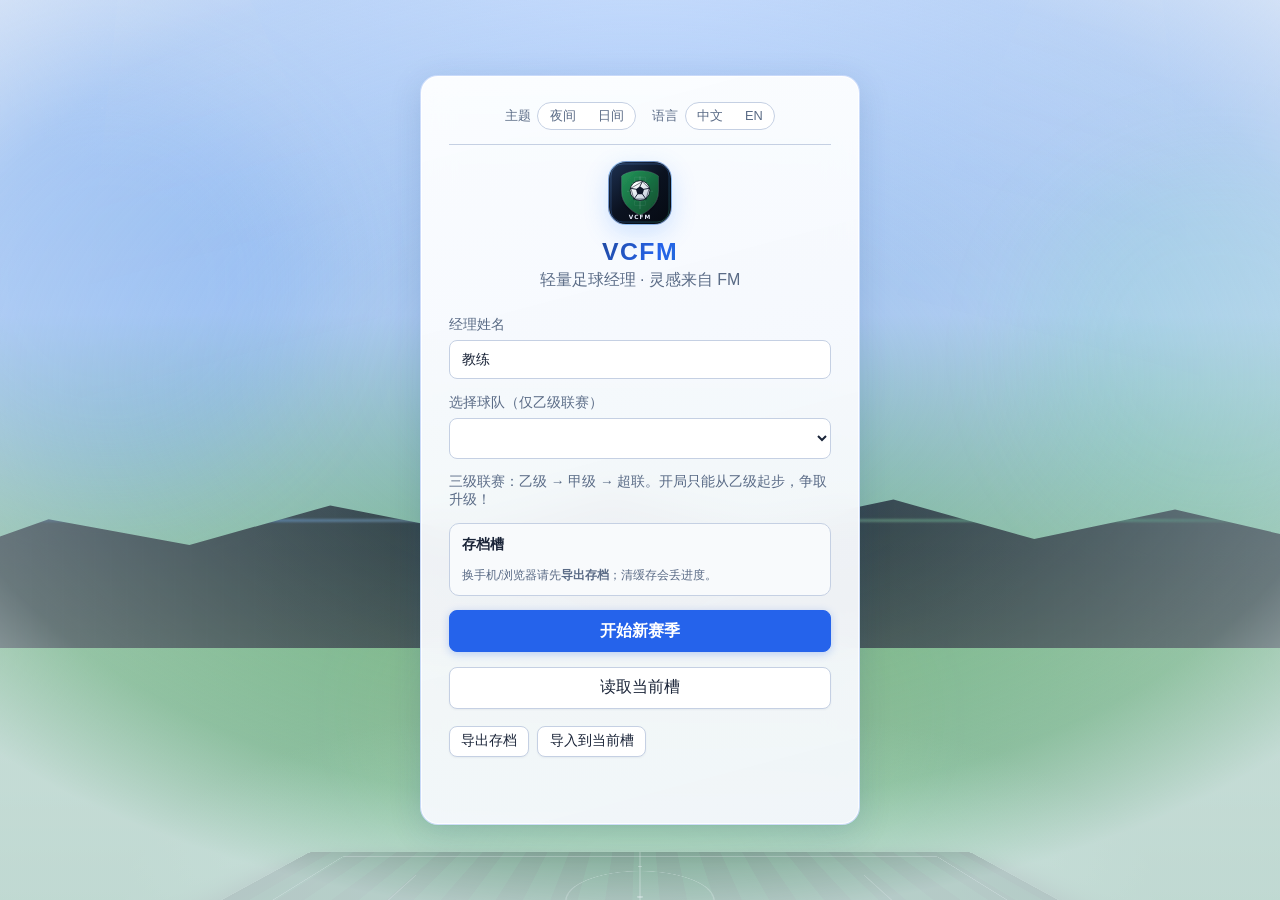
==== commit db99a6e1: "feat: refresh app logo as crest badge SVG Replace the plain pitch-circle favicon and emoji start mar" ====
--- a/index.html
+++ b/index.html
@@ -11,7 +11,7 @@
   <link rel="icon" href="icons/icon.svg" type="image/svg+xml" />
   <link rel="apple-touch-icon" href="icons/icon.svg" />
   <title>VCFM</title>
-  <link rel="stylesheet" href="css/style.css" />
+  <link rel="stylesheet" href="css/style.css?v=109" />
   <script>
     /* 尽早应用主题/语言，避免闪白 */
     (function () {
@@ -71,7 +71,9 @@
             </div>
           </div>
         </div>
-        <div class="start-logo" aria-hidden="true">⚽</div>
+        <div class="start-logo" aria-hidden="true">
+          <img src="icons/icon.svg" alt="" width="64" height="64" draggable="false" />
+        </div>
         <h1 data-i18n="app.title">VCFM</h1>
         <p class="subtitle" data-i18n="app.subtitle">轻量足球经理 · 灵感来自 FM</p>
         <div class="start-form">
@@ -179,6 +181,12 @@
               <div id="form-strip" class="form-strip"></div>
               <h3 data-i18n="dash.career">经理生涯</h3>
               <div id="manager-career-dash" class="career-dash">—</div>
+              <h3 data-i18n="dash.atmosphere">更衣室氛围</h3>
+              <div id="dash-atmosphere" class="dash-atm">—</div>
+              <h3 data-i18n="dash.finance">财政简报</h3>
+              <div id="dash-finance" class="dash-finance muted">—</div>
+              <h3 data-i18n="dash.badges">成就徽章</h3>
+              <div id="dash-badges" class="dash-badges">—</div>
             </div>
             <div class="card">
               <div class="row-between">
@@ -239,6 +247,7 @@
                     <th data-i18n="th.lastR" title="最近一场评分">最近</th>
                     <th data-i18n="th.fit">体能</th>
                     <th data-i18n="th.morale">士气</th>
+                    <th data-i18n="th.relation">关系</th>
                     <th data-i18n="th.contract" title="合同年限">合同</th>
                     <th data-i18n="th.scout">球探估值</th>
                     <th data-i18n="th.wage">周薪</th>
@@ -409,6 +418,13 @@
                 <span id="defensive-line-val" class="tac-slider-val">3 · 标准</span>
               </label>
               <div id="tac-summary" class="tac-summary" aria-live="polite"></div>
+              <div class="tac-core-block">
+                <h3 class="tac-core-title" data-i18n="tac.core">核心球员</h3>
+                <p class="hint" data-i18n="tac.coreHint" style="margin:0.2rem 0 0.45rem">
+                  指定一名首发为核心（梅西/C罗式进攻绝对权：更爱拿球、盘带、射门；队友更愿意传给他）。在战术板上点 ⭐ 设置/取消。
+                </p>
+                <div id="tac-core-display" class="tac-core-display muted" data-i18n="tac.coreNone">未指定</div>
+              </div>
               <p class="hint" data-i18n="tac.hint">阵型、风格、滑条与角色指令都会影响攻防、控球、犯规与体能；风格之间存在克制。</p>
               <button id="btn-auto-xi" class="btn" data-i18n="tac.autoXi">自动排出最佳十一人</button>
             </div>
@@ -607,7 +623,18 @@
             <div class="card span-2">
               <h2 data-i18n="tr.poach">来自其他俱乐部的报价</h2>
               <div id="poach-bids" class="poach-bids">—</div>
+              <h3 style="margin:1rem 0 0.4rem;font-size:0.95rem" data-i18n="transfer.scoutMission">球探任务</h3>
+              <div class="scout-mission-btns" style="display:flex;flex-wrap:wrap;gap:0.35rem;margin-bottom:0.5rem">
+                <button type="button" class="btn small" data-scout-mission="div3">乙级 · €15K</button>
+                <button type="button" class="btn small" data-scout-mission="div2">甲级 · €25K</button>
+                <button type="button" class="btn small" data-scout-mission="intl">跨级 · €40K</button>
+              </div>
+              <p class="hint" id="scout-mission-status" style="margin:0 0 0.65rem">—</p>
               <h3 style="margin:1rem 0 0.4rem;font-size:0.95rem" data-i18n="transfer.scoutWatch">球探关注</h3>
+              <label class="row-between" style="margin-bottom:0.35rem;font-size:0.85rem">
+                <span data-i18n="transfer.watchOnly">仅显示关注</span>
+                <input type="checkbox" id="filter-watch-only" />
+              </label>
               <div id="scout-watch-list" class="scout-watch-list">—</div>
             </div>
             <div class="card">
@@ -691,7 +718,8 @@
     <section id="screen-match" class="screen">
       <div class="match-layout fm-match fmm-match">
         <!-- 紧凑计分条 -->
-        <header class="fm-scoreboard fmm-scoreboard" id="match-header">
+        <header class="fm-scoreboard fmm-scoreboard" id="match-header" style="position:relative">
+          <button type="button" class="fmm-skip-hdr hidden" id="btn-match-fmm-skip">跳过</button>
           <div class="fmm-sb-top">
             <div class="fm-sb-side home">
               <span class="fm-sb-kit" id="match-home-kit"></span>
@@ -703,7 +731,10 @@
             </div>
             <div class="fm-sb-center">
               <div id="match-context" class="fm-sb-comp">—</div>
-              <div id="match-minute" class="fm-sb-clock">0'</div>
+              <div class="fm-sb-clock-row">
+                <span class="fmm-replay-badge hidden" id="match-fmm-replay-badge">重播</span>
+                <div id="match-minute" class="fm-sb-clock">0'</div>
+              </div>
               <div id="match-score" class="fm-sb-scoreline hidden" aria-hidden="true">0 - 0</div>
               <div class="fm-sb-live"><span class="fm-live-dot"></span> LIVE</div>
             </div>
@@ -898,20 +929,22 @@
     <div id="season-summary" class="season-summary hidden" role="dialog" aria-modal="true"></div>
   </div>
 
-  <script type="module" src="js/main.js?v=58"></script>
+  <script type="module" src="js/main.js?v=109"></script>
   <script>
     if ("serviceWorker" in navigator) {
       window.addEventListener("load", function () {
+        // 只保留当前 CACHE 名，删掉历史 vcfm-*（须与 sw.js 的 CACHE 同步）
+        var CURRENT_CACHE = "vcfm-v109";
         if (window.caches && caches.keys) {
           caches.keys().then(function (keys) {
             return Promise.all(
               keys
-                .filter(function (k) { return k.indexOf("vcfm-") === 0 && k !== "vcfm-v58"; })
+                .filter(function (k) { return k.indexOf("vcfm-") === 0 && k !== CURRENT_CACHE; })
                 .map(function (k) { return caches.delete(k); })
             );
           }).catch(function () {});
         }
-        navigator.serviceWorker.register("./sw.js?v=58").then(function (reg) {
+        navigator.serviceWorker.register("./sw.js?v=109").then(function (reg) {
           try { reg.update(); } catch (e) {}
           if (reg.waiting) reg.waiting.postMessage({ type: "SKIP_WAITING" });
         }).catch(function () {});
@@ -920,8 +953,8 @@
           if (refreshing) return;
           refreshing = true;
           try {
-            if (!sessionStorage.getItem("vcfm-sw-reloaded-v58")) {
-              sessionStorage.setItem("vcfm-sw-reloaded-v58", "1");
+            if (!sessionStorage.getItem("vcfm-sw-reloaded-v109")) {
+              sessionStorage.setItem("vcfm-sw-reloaded-v109", "1");
               location.reload();
             }
           } catch (e) {
--- a/css/style.css
+++ b/css/style.css
@@ -544,19 +544,27 @@
   }
 }
 .start-logo {
-  width: 56px;
-  height: 56px;
-  margin: 0 auto 0.75rem;
+  width: 64px;
+  height: 64px;
+  margin: 0 auto 0.85rem;
   display: grid;
   place-items: center;
-  font-size: 1.75rem;
-  border-radius: 16px;
+  border-radius: 18px;
+  overflow: hidden;
   background:
-    radial-gradient(circle at 30% 30%, rgba(61, 214, 140, 0.25), transparent 55%),
-    linear-gradient(145deg, rgba(61, 139, 253, 0.35), rgba(23, 32, 51, 0.9));
+    radial-gradient(circle at 30% 30%, rgba(61, 214, 140, 0.18), transparent 55%),
+    linear-gradient(145deg, rgba(61, 139, 253, 0.22), rgba(23, 32, 51, 0.55));
   border: 1px solid rgba(61, 139, 253, 0.35);
-  box-shadow: 0 8px 24px rgba(61, 139, 253, 0.2);
+  box-shadow: 0 8px 24px rgba(61, 139, 253, 0.22);
   animation: start-ball-bob 3.5s ease-in-out infinite;
+}
+.start-logo img {
+  width: 100%;
+  height: 100%;
+  display: block;
+  object-fit: cover;
+  user-select: none;
+  -webkit-user-drag: none;
 }
 @keyframes start-ball-bob {
   0%, 100% { transform: translateY(0); }
@@ -734,6 +742,109 @@
 .form-dot.W { background: rgba(61, 214, 140, 0.25); color: var(--good); }
 .form-dot.D { background: rgba(230, 180, 80, 0.25); color: var(--warn); }
 .form-dot.L { background: rgba(240, 113, 120, 0.25); color: var(--bad); }
+
+/* ===== Inbox 信箱 ===== */
+.tab.has-badge {
+  color: var(--warn);
+  font-weight: 700;
+}
+.inbox-filters {
+  display: flex;
+  flex-wrap: wrap;
+  gap: 0.4rem;
+  margin: 0.5rem 0 0.75rem;
+}
+.inbox-list {
+  display: flex;
+  flex-direction: column;
+  gap: 0.65rem;
+  max-height: min(70vh, 640px);
+  overflow-y: auto;
+}
+.inbox-empty { margin: 0.75rem 0; }
+.inbox-item {
+  padding: 0.7rem 0.8rem;
+  border-radius: 10px;
+  border: 1px solid var(--border);
+  background: rgba(15, 23, 42, 0.35);
+  cursor: default;
+}
+.inbox-item.status-pending {
+  border-color: rgba(61, 139, 253, 0.45);
+  box-shadow: 0 0 0 1px rgba(61, 139, 253, 0.12);
+}
+.inbox-item.status-done,
+.inbox-item.status-expired {
+  opacity: 0.72;
+}
+.inbox-item-head {
+  display: flex;
+  flex-wrap: wrap;
+  align-items: center;
+  gap: 0.35rem 0.55rem;
+  margin-bottom: 0.3rem;
+  font-size: 0.75rem;
+}
+.inbox-cat {
+  display: inline-block;
+  padding: 0.08rem 0.4rem;
+  border-radius: 99px;
+  font-weight: 700;
+  font-size: 0.68rem;
+  background: rgba(61, 139, 253, 0.18);
+  color: #93c5fd;
+  border: 1px solid rgba(61, 139, 253, 0.3);
+}
+.inbox-cat.mini { font-size: 0.62rem; }
+.inbox-item.cat-board .inbox-cat { background: rgba(251, 191, 36, 0.15); color: #fbbf24; border-color: rgba(251, 191, 36, 0.35); }
+.inbox-item.cat-transfer .inbox-cat { background: rgba(52, 211, 153, 0.15); color: #6ee7b7; border-color: rgba(52, 211, 153, 0.35); }
+.inbox-item.cat-player .inbox-cat { background: rgba(248, 113, 113, 0.12); color: #fca5a5; border-color: rgba(248, 113, 113, 0.3); }
+.inbox-item.cat-scout .inbox-cat { background: rgba(167, 139, 250, 0.15); color: #c4b5fd; border-color: rgba(167, 139, 250, 0.35); }
+.inbox-pri {
+  font-size: 0.62rem;
+  font-weight: 800;
+  letter-spacing: 0.04em;
+  padding: 0.05rem 0.3rem;
+  border-radius: 4px;
+}
+.inbox-pri.high { background: rgba(239, 68, 68, 0.2); color: #f87171; }
+.inbox-pri.mid { background: rgba(245, 158, 11, 0.18); color: #fbbf24; }
+.inbox-day { margin-left: auto; }
+.inbox-status { color: var(--muted); }
+.inbox-title {
+  margin: 0 0 0.25rem;
+  font-size: 0.95rem;
+  font-weight: 700;
+  line-height: 1.35;
+}
+.inbox-body {
+  margin: 0 0 0.5rem;
+  font-size: 0.82rem;
+  line-height: 1.45;
+  color: var(--muted);
+}
+.inbox-actions {
+  display: flex;
+  flex-wrap: wrap;
+  gap: 0.35rem;
+  align-items: center;
+}
+.inbox-result { font-size: 0.8rem; }
+.dash-inbox { font-size: 0.84rem; line-height: 1.4; }
+.dash-inbox-count {
+  font-weight: 700;
+  margin-bottom: 0.35rem;
+  color: var(--text);
+}
+.dash-inbox-row {
+  padding: 0.2rem 0;
+  border-top: 1px solid rgba(148, 163, 184, 0.15);
+  font-size: 0.8rem;
+}
+html[data-theme="light"] .inbox-item {
+  background: #fff;
+}
+html[data-theme="light"] .inbox-body { color: #64748b; }
 
 .news-list { display: grid; gap: 0.5rem; max-height: 220px; overflow-y: auto; }
 .news-list li {
@@ -984,6 +1095,53 @@
   border-color: #e6b450;
   box-shadow: 0 0 0 1px rgba(230, 180, 80, 0.5);
 }
+/* 核心球员 */
+.tac-core-block {
+  margin: 0.75rem 0 0.5rem;
+  padding: 0.55rem 0.65rem;
+  border-radius: 10px;
+  border: 1px solid rgba(251, 191, 36, 0.35);
+  background: rgba(251, 191, 36, 0.08);
+}
+.tac-core-title {
+  margin: 0;
+  font-size: 0.92rem;
+  color: #fbbf24;
+}
+.tac-core-display {
+  font-size: 0.88rem;
+  line-height: 1.35;
+}
+.tac-core-btn {
+  appearance: none;
+  border: 1px solid rgba(148, 163, 184, 0.35);
+  background: rgba(15, 23, 42, 0.55);
+  border-radius: 6px;
+  padding: 0.08rem 0.28rem;
+  font-size: 0.72rem;
+  cursor: pointer;
+  line-height: 1.2;
+  margin-top: 0.15rem;
+}
+.tac-core-btn:hover { border-color: rgba(251, 191, 36, 0.7); }
+.tac-core-btn.is-core {
+  border-color: rgba(251, 191, 36, 0.95);
+  background: rgba(251, 191, 36, 0.22);
+  box-shadow: 0 0 0 1px rgba(251, 191, 36, 0.35);
+}
+.player-dot.tac-slot.is-core .circle {
+  box-shadow: 0 0 0 2px rgba(251, 191, 36, 0.9), 0 0 12px rgba(251, 191, 36, 0.45);
+}
+.pitch-core-star {
+  position: absolute;
+  top: -4px;
+  right: -4px;
+  font-size: 0.65rem;
+  line-height: 1;
+  filter: drop-shadow(0 1px 2px rgba(0,0,0,0.6));
+}
+.player-dot.tac-slot .circle { position: relative; }
+
 .tac-bench-chip.unavailable {
   opacity: 0.45;
   cursor: not-allowed;
@@ -1053,7 +1211,11 @@
   gap: 0.45rem;
   max-height: calc(100vh - 0.6rem);
   max-height: calc(100dvh - 0.6rem);
-  overflow: hidden;
+  /* 赛前简报+讲话变高后必须可滚，否则底栏/下拉被裁切 */
+  overflow-x: hidden;
+  overflow-y: auto;
+  -webkit-overflow-scrolling: touch;
+  overscroll-behavior: contain;
   margin-inline: auto;
 }
 /* FMM 竖栈：计分 → 球场 → 事件 → 底栏 */
@@ -1409,6 +1571,16 @@
   border-radius: 12px;
   padding: 0.45rem 0.55rem;
   flex-shrink: 0;
+  /* 始终钉在视口底，避免被赛前长内容顶没 */
+  position: sticky;
+  bottom: 0;
+  z-index: 25;
+  box-shadow: 0 -6px 18px rgba(0, 0, 0, 0.28);
+  padding-bottom: max(0.45rem, env(safe-area-inset-bottom, 0px));
+}
+html[data-theme="light"] .fm-match-bar,
+html[data-theme="light"] .fmm-match-bar {
+  box-shadow: 0 -6px 16px rgba(15, 23, 42, 0.1);
 }
 .match-playback-bar {
   display: flex;
@@ -1480,13 +1652,27 @@
   bottom: 0;
   transform: translateX(-50%);
   width: min(480px, 100%);
-  max-height: min(78vh, 640px);
+  max-height: min(82vh, 680px);
+  overflow-x: hidden;
   overflow-y: auto;
+  -webkit-overflow-scrolling: touch;
+  overscroll-behavior: contain;
   z-index: 40;
   border-radius: 16px 16px 0 0;
   box-shadow: 0 -12px 40px rgba(0, 0, 0, 0.45);
-  padding-bottom: max(1rem, env(safe-area-inset-bottom));
+  /* 多留底空，避免 select 下拉/换人列表贴边被裁 */
+  padding-bottom: max(2.5rem, calc(env(safe-area-inset-bottom) + 1.25rem));
   animation: fmm-sheet-up 0.28s ease-out;
+}
+/* 中场战术/换人 select：保证可见高度与可点区域 */
+.match-ht-panel .ht-tactics select,
+.match-ht-panel .ht-role-edit select {
+  max-width: 100%;
+  min-height: 2rem;
+}
+.match-ht-panel .ht-subs select {
+  min-height: 8.5rem;
+  max-height: min(28vh, 12rem);
 }
 .match-ht-panel.fmm-ht-sheet.hidden {
   display: none;
@@ -1695,6 +1881,220 @@
   color: #e2e8f0;
 }
 
+/* 队内讲话 */
+.team-talk-panel {
+  margin: 0.45rem 0 0.55rem;
+  padding: 0.5rem 0.6rem 0.55rem;
+  border-radius: 10px;
+  background: rgba(15, 23, 42, 0.55);
+  border: 1px solid rgba(96, 165, 250, 0.28);
+}
+.prematch-brief + .team-talk-panel,
+.match-pre-brief .team-talk-panel {
+  margin-top: 0.55rem;
+}
+.team-talk-head {
+  display: flex;
+  flex-wrap: wrap;
+  align-items: baseline;
+  justify-content: space-between;
+  gap: 0.25rem 0.6rem;
+  margin-bottom: 0.4rem;
+  font-size: 0.86rem;
+}
+.team-talk-hint {
+  font-size: 0.72rem;
+}
+.team-talk-grid {
+  display: grid;
+  grid-template-columns: repeat(auto-fill, minmax(9.5rem, 1fr));
+  gap: 0.4rem;
+}
+.team-talk-card {
+  position: relative;
+  display: flex;
+  flex-direction: column;
+  gap: 0.15rem;
+  padding: 0.45rem 0.5rem 0.5rem;
+  border-radius: 8px;
+  border: 1px solid rgba(148, 163, 184, 0.28);
+  background: rgba(2, 6, 23, 0.45);
+  cursor: pointer;
+  transition: border-color 0.15s, background 0.15s, box-shadow 0.15s;
+}
+.team-talk-card:hover {
+  border-color: rgba(96, 165, 250, 0.55);
+}
+.team-talk-card.selected {
+  border-color: rgba(59, 130, 246, 0.9);
+  background: rgba(37, 99, 235, 0.18);
+  box-shadow: 0 0 0 1px rgba(59, 130, 246, 0.35);
+}
+.team-talk-card input {
+  position: absolute;
+  opacity: 0;
+  pointer-events: none;
+}
+.team-talk-label {
+  font-size: 0.8rem;
+  font-weight: 700;
+  color: #e2e8f0;
+}
+.team-talk-desc {
+  font-size: 0.68rem;
+  line-height: 1.3;
+  color: #94a3b8;
+}
+.team-talk-rec {
+  position: absolute;
+  top: 0.25rem;
+  right: 0.3rem;
+  font-size: 0.58rem;
+  font-weight: 800;
+  letter-spacing: 0.04em;
+  padding: 0.05rem 0.28rem;
+  border-radius: 99px;
+  background: rgba(251, 191, 36, 0.2);
+  color: #fbbf24;
+  border: 1px solid rgba(251, 191, 36, 0.4);
+}
+/* 讲话选项不被外层裁切：卡片完整换行可见 */
+.match-pre-brief .team-talk-grid {
+  grid-template-columns: repeat(auto-fill, minmax(8.5rem, 1fr));
+  padding-bottom: 0.15rem;
+}
+.match-pre-brief .team-talk-card {
+  min-height: 3.2rem;
+}
+html[data-theme="light"] .team-talk-panel {
+  background: rgba(241, 245, 249, 0.95);
+  border-color: rgba(37, 99, 235, 0.25);
+}
+html[data-theme="light"] .team-talk-card {
+  background: #fff;
+  border-color: rgba(148, 163, 184, 0.45);
+}
+html[data-theme="light"] .team-talk-card.selected {
+  background: rgba(219, 234, 254, 0.85);
+}
+html[data-theme="light"] .team-talk-label {
+  color: #0f172a;
+}
+html[data-theme="light"] .team-talk-desc {
+  color: #64748b;
+}
+
+/* 中场角色复盘 / 编辑 */
+.ht-role-review {
+  margin: 0 0 0.65rem;
+  padding: 0.5rem 0.65rem;
+  border-radius: 8px;
+  background: rgba(76, 29, 149, 0.15);
+  border: 1px solid rgba(167, 139, 250, 0.3);
+}
+.ht-role-review.hidden { display: none; }
+.ht-role-review-head {
+  display: flex;
+  flex-wrap: wrap;
+  justify-content: space-between;
+  gap: 0.25rem 0.5rem;
+  margin-bottom: 0.35rem;
+  font-size: 0.84rem;
+}
+.ht-role-contrib {
+  display: flex;
+  flex-wrap: wrap;
+  gap: 0.3rem;
+  margin-bottom: 0.3rem;
+}
+.ht-role-chip {
+  font-size: 0.72rem;
+  padding: 0.12rem 0.4rem;
+  border-radius: 99px;
+  background: rgba(52, 211, 153, 0.12);
+  border: 1px solid rgba(52, 211, 153, 0.3);
+  color: #a7f3d0;
+}
+.ht-role-chip em {
+  font-style: normal;
+  opacity: 0.8;
+  margin: 0 0.15rem;
+}
+.ht-role-tips, .ht-role-tip {
+  font-size: 0.76rem;
+  color: #cbd5e1;
+  line-height: 1.4;
+}
+.ht-roles {
+  margin: 0 0 0.7rem;
+  padding: 0.5rem 0.6rem;
+  border-radius: 8px;
+  background: rgba(15, 23, 42, 0.5);
+  border: 1px solid rgba(148, 163, 184, 0.22);
+  max-height: 14rem;
+  overflow-y: auto;
+}
+.ht-role-edit-head {
+  display: flex;
+  flex-wrap: wrap;
+  justify-content: space-between;
+  gap: 0.25rem 0.5rem;
+  margin-bottom: 0.4rem;
+  font-size: 0.82rem;
+}
+.ht-role-edit-grid {
+  display: grid;
+  grid-template-columns: repeat(auto-fill, minmax(11rem, 1fr));
+  gap: 0.35rem;
+}
+.ht-role-edit {
+  display: grid;
+  grid-template-columns: auto 1fr;
+  grid-template-rows: auto auto;
+  gap: 0.1rem 0.35rem;
+  padding: 0.3rem 0.4rem;
+  border-radius: 6px;
+  border: 1px solid rgba(148, 163, 184, 0.2);
+  background: rgba(2, 6, 23, 0.35);
+  font-size: 0.72rem;
+}
+.ht-role-edit-pos {
+  font-weight: 800;
+  color: #93c5fd;
+  grid-row: 1;
+}
+.ht-role-edit-name {
+  grid-column: 2;
+  overflow: hidden;
+  text-overflow: ellipsis;
+  white-space: nowrap;
+  color: #e2e8f0;
+}
+.ht-role-edit select {
+  grid-column: 1 / -1;
+  font-size: 0.72rem;
+  padding: 0.15rem 0.25rem;
+}
+.report-role-review {
+  margin-top: 0.85rem;
+  padding: 0.55rem 0.65rem;
+  border-radius: 10px;
+  border: 1px solid rgba(167, 139, 250, 0.3);
+  background: rgba(76, 29, 149, 0.1);
+  font-size: 0.86rem;
+}
+html[data-theme="light"] .ht-role-review,
+html[data-theme="light"] .report-role-review {
+  background: rgba(237, 233, 254, 0.85);
+}
+html[data-theme="light"] .ht-role-chip {
+  color: #065f46;
+  background: rgba(209, 250, 229, 0.9);
+}
+html[data-theme="light"] .ht-role-tips, html[data-theme="light"] .ht-role-tip {
+  color: #475569;
+}
+
 /* 中场提示条 */
 .ht-tips {
   display: flex;
@@ -1875,40 +2275,579 @@
   color: #f8fafc;
 }
 
-/* 镜头层：平移+缩放跟随球 */
+/* 镜头层：平移+缩放跟随球；左右留白给 FMM 看台 */
 .mp-camera {
   position: absolute;
-  inset: 0;
+  top: 0;
+  bottom: 0;
+  left: 5.5%;
+  right: 5.5%;
   transform-origin: 50% 50%;
   will-change: transform;
   transition: none;
+  z-index: 1;
+  overflow: hidden;
+}
+.mp-stands {
+  z-index: 2;
 }
 .mp-grass {
   position: absolute;
-  inset: -6%;
+  inset: -2%;
+  /* FMM：横条棋盘格草坪（对照 rec 录屏） */
+  background: repeating-linear-gradient(
+    0deg,
+    #1f9a4a 0px,
+    #1f9a4a 22px,
+    #1a8740 22px,
+    #1a8740 44px
+  );
+}
+.mp-grass::before {
+  content: "";
+  position: absolute;
+  inset: 0;
   background:
-    /* mow stripes */
+    radial-gradient(ellipse 90% 80% at 50% 50%, transparent 48%, rgba(0, 0, 0, 0.22) 100%);
+  pointer-events: none;
+}
+.mp-grass::after {
+  content: "";
+  position: absolute;
+  inset: 0;
+  background: linear-gradient(
+    90deg,
+    rgba(0, 0, 0, 0.1) 0%,
+    transparent 8%,
+    transparent 92%,
+    rgba(0, 0, 0, 0.1) 100%
+  );
+  pointer-events: none;
+}
+/* FMM 两侧看台 */
+.mp-stands {
+  position: absolute;
+  top: 0;
+  bottom: 0;
+  width: 5.5%;
+  z-index: 0;
+  pointer-events: none;
+  background:
+    repeating-linear-gradient(
+      180deg,
+      #c5c9ce 0px,
+      #c5c9ce 3px,
+      #aeb4bb 3px,
+      #aeb4bb 7px,
+      #9aa1a9 7px,
+      #9aa1a9 10px
+    );
+  box-shadow: inset 0 0 12px rgba(0, 0, 0, 0.25);
+}
+.mp-stands.left {
+  left: 0;
+  border-right: 1px solid rgba(0, 0, 0, 0.12);
+}
+.mp-stands.right {
+  right: 0;
+  border-left: 1px solid rgba(0, 0, 0, 0.12);
+}
+.mp-field.mp-fmm2d {
+  background: #178a3f;
+  box-shadow:
+    inset 0 0 0 1px rgba(255, 255, 255, 0.08),
+    inset 0 0 40px rgba(0, 0, 0, 0.28);
+}
+.fm-sb-clock-row {
+  display: inline-flex;
+  align-items: center;
+  gap: 0.25rem;
+}
+/* FMM 底栏 dock：解说 ↔ 控球 */
+.mp-fmm-dock {
+  position: relative;
+  display: grid;
+  grid-template-columns: 1fr auto;
+  grid-template-rows: auto;
+  align-items: center;
+  gap: 0.2rem 0.45rem;
+  margin: 0.2rem 0 0;
+  min-height: 2.1rem;
+  padding: 0.28rem 0.45rem;
+  border-radius: 0 0 10px 10px;
+  background: #f4f5f7;
+  border: 1px solid rgba(15, 23, 42, 0.1);
+  border-top: none;
+  color: #0f172a;
+  box-shadow: 0 2px 8px rgba(0, 0, 0, 0.12);
+}
+.mp-fmm-ticker {
+  grid-column: 1;
+  grid-row: 1;
+  font-size: 0.78rem;
+  font-weight: 700;
+  text-align: center;
+  color: #1e293b;
+  min-height: 1.15em;
+  opacity: 0;
+  pointer-events: none;
+  transition: opacity 0.15s ease;
+}
+.mp-fmm-ticker.show {
+  opacity: 1;
+}
+.mp-fmm-ticker.goal {
+  color: #0f172a;
+  font-weight: 900;
+}
+.mp-fmm-ticker.shot,
+.mp-fmm-ticker.chance {
+  color: #0f172a;
+}
+.mp-fmm-ticker.dispute,
+.mp-fmm-ticker.warn {
+  background: #c62828;
+  color: #fff;
+  margin: -0.28rem -0.45rem;
+  padding: 0.38rem 0.5rem;
+  border-radius: 0 0 10px 10px;
+  font-weight: 800;
+}
+.mp-fmm-ticker.replay {
+  color: #5b21b6;
+  font-weight: 900;
+}
+.mp-fmm-ticker.save {
+  color: #1d4ed8;
+}
+.mp-fmm-poss {
+  grid-column: 1;
+  grid-row: 1;
+  display: none;
+  align-items: center;
+  gap: 0.4rem;
+  width: 100%;
+}
+.mp-fmm-poss.show {
+  display: flex;
+}
+.mp-fmm-poss-val {
+  font-size: 0.72rem;
+  font-weight: 800;
+  font-variant-numeric: tabular-nums;
+  min-width: 2.4rem;
+  text-align: center;
+  color: #334155;
+}
+.mp-fmm-poss-bar {
+  flex: 1;
+  height: 10px;
+  border-radius: 2px;
+  background: #c62828;
+  overflow: hidden;
+}
+.mp-fmm-poss-bar > i {
+  display: block;
+  height: 100%;
+  background: #e8eaed;
+  border-right: 1px solid rgba(0, 0, 0, 0.08);
+  transition: width 0.35s ease;
+}
+.mp-fmm-dock-meta {
+  grid-column: 2;
+  grid-row: 1;
+  display: flex;
+  align-items: center;
+  gap: 0.35rem;
+  flex-shrink: 0;
+}
+.mp-fmm-speed {
+  font-size: 0.68rem;
+  font-weight: 800;
+  color: #64748b;
+  letter-spacing: 0.02em;
+}
+.mp-fmm-skip {
+  appearance: none;
+  border: none;
+  border-radius: 6px;
+  padding: 0.28rem 0.55rem;
+  font-size: 0.72rem;
+  font-weight: 800;
+  color: #fff;
+  background: #7c3aed;
+  cursor: pointer;
+  box-shadow: 0 1px 4px rgba(91, 33, 182, 0.35);
+}
+.mp-fmm-skip.hidden {
+  display: none;
+}
+.mp-fmm-skip:hover {
+  background: #6d28d9;
+}
+/* 重播时顶角徽章更 FMM */
+.mp-field.mp-fmm-replay .mp-replay-badge,
+.mp-replay-badge:not(.hidden) {
+  top: 8px;
+  left: 8px;
+  transform: none;
+  border-radius: 4px;
+  letter-spacing: 0.06em;
+  font-size: 0.7rem;
+  padding: 0.22rem 0.5rem;
+  background: rgba(15, 23, 42, 0.88);
+  border: 1px solid rgba(255, 255, 255, 0.2);
+  animation: none;
+}
+.fm-sb-live.is-replay {
+  color: #c4b5fd !important;
+  letter-spacing: 0.1em;
+}
+.fm-sb-live.is-replay .fm-live-dot {
+  background: #a78bfa;
+  box-shadow: 0 0 8px #a78bfa;
+}
+.fmm-replay-badge {
+  display: inline-flex;
+  align-items: center;
+  margin-right: 0.35rem;
+  padding: 0.12rem 0.4rem;
+  border-radius: 4px;
+  font-size: 0.62rem;
+  font-weight: 900;
+  letter-spacing: 0.08em;
+  color: #f5f3ff;
+  background: rgba(91, 33, 182, 0.95);
+}
+.fmm-replay-badge.hidden {
+  display: none;
+}
+.fmm-skip-hdr {
+  position: absolute;
+  top: 0.45rem;
+  right: 0.45rem;
+  z-index: 5;
+  appearance: none;
+  border: none;
+  border-radius: 8px;
+  padding: 0.35rem 0.7rem;
+  font-size: 0.78rem;
+  font-weight: 800;
+  color: #fff;
+  background: #7c3aed;
+  cursor: pointer;
+  box-shadow: 0 2px 8px rgba(0, 0, 0, 0.25);
+}
+.fmm-skip-hdr.hidden {
+  display: none;
+}
+html[data-theme="dark"] .mp-fmm-dock {
+  background: #e8eaed;
+}
+.fmm-match .mp-fmm-dock {
+  max-width: 100%;
+}
+/* FMM 对齐：关掉重复的 POS/xG 条、图例、干扰角标（对照 rec 录屏更干净） */
+.fmm-match .mp-live-strip,
+.fmm-match .mp-legend,
+.fmm-match .mp-tip {
+  display: none !important;
+}
+.fmm-match .mp-rec-badge:not(.hidden) {
+  opacity: 0.55;
+  font-size: 0.55rem;
+  top: auto;
+  bottom: 6px;
+  left: 6px;
+}
+/* 控球半场高亮默认更淡，减少脏感 */
+.fmm-match .mp-poss-half {
+  opacity: 0.22 !important;
+}
+.fmm-match .mp-attack-arrow {
+  opacity: 0.35 !important;
+}
+/* 角球状态：角旗微亮 + 禁区呼吸，让「角球」一眼可认 */
+.mp-field.mp-corner-active::before {
+  content: "";
+  position: absolute;
+  inset: 0;
+  z-index: 3;
+  pointer-events: none;
+  background:
+    radial-gradient(circle 18% at 4% 3.5%, rgba(253, 224, 71, 0.45), transparent 70%),
+    radial-gradient(circle 18% at 96% 3.5%, rgba(253, 224, 71, 0.45), transparent 70%),
+    radial-gradient(circle 18% at 4% 96.5%, rgba(253, 224, 71, 0.45), transparent 70%),
+    radial-gradient(circle 18% at 96% 96.5%, rgba(253, 224, 71, 0.45), transparent 70%);
+  animation: mp-corner-pulse 1.2s ease-in-out infinite alternate;
+}
+@keyframes mp-corner-pulse {
+  from { opacity: 0.55; }
+  to { opacity: 1; }
+}
+
+/* 球门网口：贴在端线外侧（与 SVG 门架一致），不伸进场内 */
+.mp-goal-mouth {
+  position: absolute;
+  left: 43%;
+  width: 14%;
+  height: 1.7%;
+  z-index: 2;
+  pointer-events: none;
+  background:
+    repeating-linear-gradient(
+      90deg,
+      rgba(255, 255, 255, 0.28) 0 1px,
+      transparent 1px 3.5px
+    ),
     repeating-linear-gradient(
       0deg,
-      #1b6b3a 0px,
-      #1b6b3a 18px,
-      #185f34 18px,
-      #185f34 36px
+      rgba(255, 255, 255, 0.18) 0 1px,
+      transparent 1px 2.5px
+    );
+  border: 1.5px solid rgba(255, 255, 255, 0.55);
+  box-shadow: inset 0 0 5px rgba(0, 0, 0, 0.3);
+}
+/* 顶线外侧：略伸出 0，避免画进禁区 */
+.mp-goal-mouth.top {
+  top: 0;
+  border-radius: 0 0 2px 2px;
+  transform-origin: 50% 0%;
+  border-top: none;
+}
+.mp-goal-mouth.bot {
+  bottom: 0;
+  border-radius: 2px 2px 0 0;
+  transform-origin: 50% 100%;
+  border-bottom: none;
+}
+/* 进球：永久球门网被“撞凹”再回弹（再夸张一点，入网瞬间可读） */
+.mp-goal-mouth.mp-goal-mouth-hit {
+  animation: mp-mouth-bulge 1.05s cubic-bezier(0.18, 0.92, 0.28, 1) forwards;
+  border-color: rgba(190, 242, 100, 0.98);
+  background:
+    repeating-linear-gradient(
+      90deg,
+      rgba(255, 255, 255, 0.55) 0 1.5px,
+      transparent 1.5px 3.5px
     ),
-    radial-gradient(ellipse 80% 70% at 50% 50%, transparent 40%, rgba(0, 0, 0, 0.22) 100%);
-}
-.mp-grass::after {
+    repeating-linear-gradient(
+      0deg,
+      rgba(255, 255, 255, 0.4) 0 1.5px,
+      transparent 1.5px 2.5px
+    ),
+    rgba(74, 222, 128, 0.22);
+  box-shadow:
+    inset 0 0 14px rgba(74, 222, 128, 0.7),
+    0 0 28px rgba(74, 222, 128, 0.9),
+    0 0 40px rgba(253, 224, 71, 0.35);
+  z-index: 6;
+}
+@keyframes mp-mouth-bulge {
+  0% { transform: scale(1, 1); filter: brightness(1); }
+  12% { transform: scale(1.35, 2.25); filter: brightness(1.65); }
+  28% { transform: scale(0.88, 1.35); }
+  48% { transform: scale(1.2, 1.7); filter: brightness(1.35); }
+  68% { transform: scale(0.96, 1.15); }
+  100% { transform: scale(1, 1); filter: brightness(1); }
+}
+/* 入网轻闪：只提示球门区域，避免整块球场被颜色遮住。 */
+.mp-field.mp-goal-flash::after {
   content: "";
   position: absolute;
   inset: 0;
-  background: linear-gradient(
-    180deg,
-    rgba(255, 255, 255, 0.04) 0%,
-    transparent 30%,
-    transparent 70%,
-    rgba(0, 0, 0, 0.12) 100%
+  z-index: 12;
+  pointer-events: none;
+  background: radial-gradient(
+    ellipse 34% 22% at 50% var(--goal-flash-y, 8%),
+    rgba(74, 222, 128, 0.16) 0%,
+    rgba(74, 222, 128, 0.05) 32%,
+    transparent 58%
   );
+  animation: mp-goal-flash 0.32s ease-out forwards;
+}
+@keyframes mp-goal-flash {
+  0% { opacity: 0; }
+  25% { opacity: 1; }
+  100% { opacity: 0; }
+}
+/* 半场方向标签 */
+.mp-end-label {
+  position: absolute;
+  left: 50%;
+  transform: translateX(-50%);
+  z-index: 5;
+  font-size: 0.55rem;
+  font-weight: 900;
+  letter-spacing: 0.14em;
+  text-transform: uppercase;
+  color: rgba(255, 255, 255, 0.38);
   pointer-events: none;
+  text-shadow: 0 1px 2px rgba(0, 0, 0, 0.5);
+}
+.mp-end-label.mp-end-away { top: 4px; }
+.mp-end-label.mp-end-home { bottom: 4px; }
+/* 控球半场高亮 */
+.mp-poss-half {
+  position: absolute;
+  left: 0;
+  right: 0;
+  z-index: 1;
+  pointer-events: none;
+  transition: top 0.45s ease, height 0.45s ease, background 0.45s ease, opacity 0.35s ease;
+  opacity: 0.55;
+}
+.mp-poss-half.side-home {
+  top: 0;
+  height: 50%;
+  background: linear-gradient(180deg, rgba(96, 165, 250, 0.14) 0%, transparent 88%);
+}
+.mp-poss-half.side-away {
+  bottom: 0;
+  top: auto;
+  height: 50%;
+  background: linear-gradient(0deg, rgba(248, 113, 113, 0.14) 0%, transparent 88%);
+}
+/* 进攻方向箭头 */
+.mp-attack-arrow {
+  position: absolute;
+  left: 50%;
+  z-index: 4;
+  width: 0;
+  height: 0;
+  margin-left: -10px;
+  opacity: 0;
+  pointer-events: none;
+  transition: opacity 0.3s ease, top 0.4s ease, bottom 0.4s ease;
+  filter: drop-shadow(0 1px 2px rgba(0, 0, 0, 0.45));
+}
+.mp-attack-arrow.show { opacity: 0.85; }
+.mp-attack-arrow.side-home {
+  top: 18%;
+  border-left: 10px solid transparent;
+  border-right: 10px solid transparent;
+  border-bottom: 16px solid rgba(147, 197, 253, 0.85);
+}
+.mp-attack-arrow.side-away {
+  bottom: 18%;
+  top: auto;
+  border-left: 10px solid transparent;
+  border-right: 10px solid transparent;
+  border-top: 16px solid rgba(252, 165, 165, 0.85);
+}
+/* 阵型色块 */
+.mp-form-zones {
+  position: absolute;
+  inset: 0;
+  z-index: 1;
+  pointer-events: none;
+}
+.mp-zone {
+  position: absolute;
+  border-radius: 40%;
+  opacity: 0.22;
+  border: 1px solid rgba(255, 255, 255, 0.12);
+  transition: opacity 0.3s ease;
+}
+.mp-zone.home.pos-def { background: rgba(59, 130, 246, 0.35); }
+.mp-zone.home.pos-mid { background: rgba(96, 165, 250, 0.28); }
+.mp-zone.home.pos-att { background: rgba(147, 197, 253, 0.22); }
+.mp-zone.away.pos-def { background: rgba(239, 68, 68, 0.32); }
+.mp-zone.away.pos-mid { background: rgba(248, 113, 113, 0.26); }
+.mp-zone.away.pos-att { background: rgba(252, 165, 165, 0.2); }
+.mp-field.mp-pre .mp-zone,
+.mp-field.mp-paused .mp-zone { opacity: 0.32; }
+/* 替补席 */
+.mp-bench-lane {
+  position: absolute;
+  top: 12%;
+  bottom: 12%;
+  width: 7%;
+  z-index: 4;
+  display: flex;
+  flex-direction: column;
+  justify-content: center;
+  gap: 3px;
+  padding: 4px 2px;
+  pointer-events: auto;
+}
+.mp-bench-lane.home { left: 0.5%; }
+.mp-bench-lane.away { right: 0.5%; }
+.mp-bench-lane.empty { display: none; }
+.mp-bench-chip {
+  display: flex;
+  justify-content: center;
+  cursor: pointer;
+  opacity: 0.88;
+}
+.mp-bench-chip:hover { opacity: 1; transform: scale(1.08); }
+.mp-bench-dot {
+  width: 16px;
+  height: 16px;
+  border-radius: 50%;
+  border: 1.5px solid rgba(255, 255, 255, 0.75);
+  font-size: 0.48rem;
+  font-weight: 900;
+  display: grid;
+  place-items: center;
+  box-shadow: 0 1px 2px rgba(0, 0, 0, 0.4);
+}
+/* 回放徽章 + 慢镜 */
+.mp-replay-badge {
+  position: absolute;
+  top: 10px;
+  left: 50%;
+  transform: translateX(-50%);
+  z-index: 14;
+  padding: 0.28rem 0.7rem;
+  border-radius: 6px;
+  font-size: 0.72rem;
+  font-weight: 900;
+  letter-spacing: 0.12em;
+  color: #f5f3ff;
+  background: linear-gradient(90deg, rgba(91, 33, 182, 0.92), rgba(30, 64, 175, 0.92));
+  border: 1px solid rgba(196, 181, 253, 0.55);
+  box-shadow: 0 4px 16px rgba(0, 0, 0, 0.4);
+  pointer-events: none;
+  animation: mp-replay-pulse 1.2s ease-in-out infinite;
+}
+.mp-replay-badge.hidden { display: none; }
+@keyframes mp-replay-pulse {
+  0%, 100% { opacity: 1; }
+  50% { opacity: 0.82; }
+}
+.mp-field.mp-replay-slow {
+  outline: 2px solid rgba(167, 139, 250, 0.75);
+  outline-offset: -2px;
+  /* 轻微紫冷调，强化「慢镜时刻」 */
+  filter: saturate(1.08) contrast(1.04);
+}
+.mp-field.mp-replay-slow::after {
+  content: "SLOW-MO";
+  position: absolute;
+  /* 与 mp-goal-flash 共存时，必须清掉其 inset:0；否则小徽章会被拉成全场紫色遮罩。 */
+  left: auto;
+  bottom: auto;
+  width: auto;
+  height: auto;
+  top: 36px;
+  right: 8px;
+  z-index: 13;
+  font-size: 0.58rem;
+  font-weight: 900;
+  letter-spacing: 0.12em;
+  color: #e9d5ff;
+  background: linear-gradient(90deg, rgba(91, 33, 182, 0.92), rgba(30, 64, 175, 0.88));
+  padding: 0.14rem 0.42rem;
+  border-radius: 4px;
+  border: 1px solid rgba(196, 181, 253, 0.45);
+  box-shadow: 0 2px 10px rgba(0, 0, 0, 0.35);
+  pointer-events: none;
+  animation: mp-replay-pulse 1.1s ease-in-out infinite;
+}
+/* 导演 box 镜头时略收视野边缘（配合 camera scale） */
+.mp-field.mp-sim-drive.mp-replay-slow .mp-camera {
+  transition: transform 0.35s cubic-bezier(0.22, 0.8, 0.28, 1);
 }
 .mp-lines {
   position: absolute;
@@ -2071,10 +3010,69 @@
   stroke: rgba(167, 139, 250, 0.95);
   stroke-width: 0.9;
 }
+.mp-canvas {
+  position: absolute;
+  inset: 0;
+  width: 100%;
+  height: 100%;
+  z-index: 3;
+  pointer-events: none;
+}
+/* Canvas 负责绘制；DOM 只留点击热区，视觉必须完全隐藏，否则会「重影」 */
+.mp-field.mp-canvas-mode .mp-actors .mp-player {
+  opacity: 1; /* 容器本身透明子元素 */
+  background: transparent !important;
+  box-shadow: none !important;
+}
+.mp-field.mp-canvas-mode .mp-actors .mp-player .mp-dot,
+.mp-field.mp-canvas-mode .mp-actors .mp-player .mp-name,
+.mp-field.mp-canvas-mode .mp-actors .mp-player .mp-shadow {
+  opacity: 0 !important;
+  visibility: hidden !important;
+  pointer-events: none !important;
+}
+.mp-field.mp-canvas-mode .mp-actors .mp-ball {
+  opacity: 0 !important;
+  visibility: hidden !important;
+}
+.mp-field.mp-canvas-mode .mp-form-zones {
+  opacity: 0 !important;
+  visibility: hidden !important;
+}
+/* 直播 sim 时清掉可能残留的轨迹层 */
+.mp-field.mp-sim-drive .mp-trails,
+.mp-field.mp-sim-drive .mp-network {
+  display: none !important;
+}
+.mp-rec-badge {
+  position: absolute;
+  top: 10px;
+  left: 10px;
+  z-index: 14;
+  padding: 0.2rem 0.45rem;
+  border-radius: 4px;
+  font-size: 0.62rem;
+  font-weight: 900;
+  letter-spacing: 0.08em;
+  color: #fecaca;
+  background: rgba(127, 29, 29, 0.85);
+  border: 1px solid rgba(248, 113, 113, 0.5);
+  pointer-events: none;
+  animation: mp-replay-pulse 1s ease-in-out infinite;
+}
+.mp-rec-badge.hidden { display: none; }
+.match-rec-bar {
+  display: flex;
+  flex-wrap: wrap;
+  gap: 0.4rem;
+  margin-top: 0.75rem;
+  padding-top: 0.55rem;
+  border-top: 1px solid var(--border);
+}
 .mp-actors {
   position: absolute;
   inset: 0;
-  z-index: 3;
+  z-index: 4;
 }
 .mp-fx {
   position: absolute;
@@ -2327,6 +3325,20 @@
   transform: scale(1.12);
   z-index: 4;
 }
+/* FSM 微提示：压迫 / 接应 */
+.mp-player[data-fsm="press"] .mp-dot {
+  box-shadow:
+    0 0 0 1.5px rgba(248, 113, 113, 0.75),
+    0 2px 4px rgba(0, 0, 0, 0.4);
+}
+.mp-player[data-fsm="support"] .mp-dot {
+  box-shadow:
+    0 0 0 1.5px rgba(96, 165, 250, 0.65),
+    0 2px 4px rgba(0, 0, 0, 0.4);
+}
+.mp-player[data-fsm="home"] .mp-dot {
+  /* 默认队服色环，保持干净 */
+}
 .mp-player.has-ball .mp-name {
   color: #fde68a;
 }
@@ -2465,75 +3477,125 @@
   0%, 100% { transform: scale(1); }
   50% { transform: scale(1.18); }
 }
+/* 脚下阴影（FMM 立体感） */
+.mp-shadow {
+  position: absolute;
+  left: 50%;
+  top: 58%;
+  width: 18px;
+  height: 6px;
+  margin-left: -9px;
+  border-radius: 50%;
+  background: rgba(0, 0, 0, 0.28);
+  filter: blur(1.5px);
+  pointer-events: none;
+  z-index: 0;
+}
 .mp-dot {
-  width: 22px;
-  height: 22px;
+  position: relative;
+  z-index: 1;
+  width: 26px;
+  height: 26px;
   border-radius: 50%;
-  border: 1.5px solid rgba(255, 255, 255, 0.92);
+  border: 2px solid rgba(255, 255, 255, 0.95);
   display: grid;
   place-items: center;
   box-shadow:
-    0 1px 3px rgba(0, 0, 0, 0.5),
-    0 0 0 1px rgba(0, 0, 0, 0.2);
+    0 2px 4px rgba(0, 0, 0, 0.45),
+    0 0 0 1px rgba(0, 0, 0, 0.25);
   margin: 0 auto;
 }
 .mp-player.home .mp-dot {
-  border-color: rgba(255, 255, 255, 0.95);
+  border-color: #fff;
+  box-shadow:
+    0 2px 5px rgba(0, 0, 0, 0.5),
+    0 0 0 1.5px rgba(15, 23, 42, 0.35);
 }
 .mp-player.away .mp-dot {
-  border-color: rgba(15, 23, 42, 0.55);
+  border-color: rgba(15, 23, 42, 0.75);
   box-shadow:
-    0 1px 3px rgba(0, 0, 0, 0.45),
-    0 0 0 1px rgba(255, 255, 255, 0.25);
+    0 2px 5px rgba(0, 0, 0, 0.45),
+    0 0 0 1.5px rgba(255, 255, 255, 0.45);
 }
 .mp-num {
-  font-size: 0.62rem;
-  font-weight: 800;
+  font-size: 0.72rem;
+  font-weight: 900;
   line-height: 1;
   font-variant-numeric: tabular-nums;
-}
+  letter-spacing: -0.02em;
+  /* 浅色球衣号码可读：双描边感 */
+  text-shadow:
+    0 0 1px rgba(15, 23, 42, 0.55),
+    0 1px 0 rgba(15, 23, 42, 0.35),
+    0 -1px 0 rgba(255, 255, 255, 0.25);
+}
+/* FMM：默认只显示号码；持球/焦点/赛前中场显示姓名 */
 .mp-name {
-  margin-top: 1px;
-  font-size: 0.55rem;
-  font-weight: 700;
-  color: #fff;
+  display: none;
+  margin-top: 2px;
+  font-size: 0.52rem;
+  font-weight: 800;
+  color: #f8fafc;
   text-shadow:
-    0 0 3px rgba(0, 0, 0, 1),
+    0 0 4px rgba(0, 0, 0, 1),
     0 1px 2px rgba(0, 0, 0, 0.95);
-  background: transparent;
-  border-radius: 0;
-  padding: 0;
-  max-width: 52px;
+  max-width: 48px;
   overflow: hidden;
   text-overflow: ellipsis;
   white-space: nowrap;
   text-align: center;
   margin-inline: auto;
-  letter-spacing: 0.01em;
+  letter-spacing: 0.02em;
+  line-height: 1.05;
+}
+.mp-player.show-name .mp-name,
+.mp-player.has-ball .mp-name,
+.mp-player.selected .mp-name,
+.mp-player.highlight .mp-name,
+.mp-player.mp-focus .mp-name,
+.mp-player.scorer .mp-name {
+  display: block;
 }
 html[data-theme="light"] .mp-name {
   color: #fff;
-  text-shadow:
-    0 0 3px rgba(0, 0, 0, 1),
-    0 1px 2px rgba(0, 0, 0, 0.95);
-  background: transparent;
-  box-shadow: none;
-  border: none;
 }
 .mp-ball {
   position: absolute;
-  width: 9px;
-  height: 9px;
-  margin: -4.5px 0 0 -4.5px;
+  width: 11px;
+  height: 11px;
+  margin: -5.5px 0 0 -5.5px;
   border-radius: 50%;
   background:
-    radial-gradient(circle at 32% 28%, #fff 0 28%, #f1f5f9 30% 55%, #cbd5e1 56% 100%);
-  border: 1px solid rgba(15, 23, 42, 0.55);
+    radial-gradient(circle at 30% 28%, #ffffff 0 22%, #f8fafc 24% 48%, #e2e8f0 50% 100%);
+  border: 1.5px solid rgba(15, 23, 42, 0.65);
   box-shadow:
-    0 0 0 1px rgba(255, 255, 255, 0.25),
-    0 1px 4px rgba(0, 0, 0, 0.5);
+    0 0 0 1px rgba(255, 255, 255, 0.35),
+    0 2px 5px rgba(0, 0, 0, 0.55),
+    0 0 8px rgba(255, 255, 255, 0.15);
   z-index: 6;
-  will-change: left, top;
+  will-change: left, top, transform;
+  --ball-z: 0;
+  transform: translateY(calc(var(--ball-z) * -1.1px)) scale(calc(1 + var(--ball-z) * 0.045));
+  transition: transform 0.08s linear;
+}
+.mp-ball::after {
+  content: "";
+  position: absolute;
+  left: 50%;
+  top: 110%;
+  width: 10px;
+  height: 4px;
+  margin-left: -5px;
+  border-radius: 50%;
+  background: rgba(0, 0, 0, 0.25);
+  filter: blur(1px);
+  pointer-events: none;
+  /* 高空时阴影更远更淡 */
+  transform: translateY(calc(var(--ball-z) * 0.9px)) scale(calc(1 + var(--ball-z) * 0.08));
+  opacity: calc(0.9 - var(--ball-z) * 0.04);
+}
+.mp-ball.mp-ball-air {
+  filter: drop-shadow(0 3px 4px rgba(0, 0, 0, 0.35));
 }
 .mp-burst {
   position: absolute;
@@ -2548,63 +3610,68 @@
   background: rgba(61, 214, 140, 0.85);
   box-shadow: 0 0 20px 8px rgba(61, 214, 140, 0.5);
 }
-/* 进球入网：球网颤动 + 光环 */
+/* 进球入网：大块球网颤动 + 光环（更明显） */
 .mp-goal-net {
   position: absolute;
-  width: 28px;
-  height: 18px;
-  margin: -9px 0 0 -14px;
-  border-radius: 4px;
+  width: 52px;
+  height: 32px;
+  margin: -10px 0 0 -26px;
+  border-radius: 5px;
   pointer-events: none;
-  z-index: 8;
+  z-index: 11;
   background:
     repeating-linear-gradient(
       0deg,
       transparent 0 3px,
-      rgba(255, 255, 255, 0.35) 3px 4px
+      rgba(255, 255, 255, 0.55) 3px 4px
     ),
     repeating-linear-gradient(
       90deg,
       transparent 0 3px,
-      rgba(255, 255, 255, 0.28) 3px 4px
-    );
-  border: 1px solid rgba(255, 255, 255, 0.45);
-  box-shadow: 0 0 12px rgba(74, 222, 128, 0.55);
-  animation: mp-net-shake 0.7s ease-out forwards;
+      rgba(255, 255, 255, 0.42) 3px 4px
+    ),
+    rgba(15, 23, 42, 0.25);
+  border: 1.5px solid rgba(255, 255, 255, 0.75);
+  box-shadow:
+    0 0 18px rgba(74, 222, 128, 0.85),
+    0 0 28px rgba(190, 242, 100, 0.45);
+  animation: mp-net-shake 1.05s cubic-bezier(0.2, 0.85, 0.3, 1) forwards;
 }
 .mp-goal-net.top { transform-origin: 50% 0%; }
 .mp-goal-net.bottom { transform-origin: 50% 100%; }
 @keyframes mp-net-shake {
-  0% { transform: scale(0.6, 0.4); opacity: 0; }
-  25% { transform: scale(1.15, 1.25); opacity: 1; }
-  45% { transform: scale(0.95, 1.05); }
-  65% { transform: scale(1.08, 0.92); }
+  0% { transform: scale(0.45, 0.25); opacity: 0; }
+  12% { transform: scale(1.35, 1.55); opacity: 1; }
+  28% { transform: scale(0.88, 1.15); }
+  45% { transform: scale(1.2, 1.35); opacity: 1; }
+  62% { transform: scale(0.95, 1.08); }
+  80% { transform: scale(1.08, 1.12); opacity: 0.85; }
   100% { transform: scale(1, 1); opacity: 0; }
 }
 .mp-goal-ring {
   position: absolute;
-  width: 36px;
-  height: 36px;
-  margin: -18px 0 0 -18px;
+  width: 48px;
+  height: 48px;
+  margin: -24px 0 0 -24px;
   border-radius: 50%;
   pointer-events: none;
-  z-index: 7;
-  border: 2px solid rgba(74, 222, 128, 0.85);
-  box-shadow: 0 0 18px rgba(74, 222, 128, 0.55);
-  animation: mp-goal-ring 0.75s ease-out forwards;
+  z-index: 10;
+  border: 3px solid rgba(74, 222, 128, 0.95);
+  box-shadow: 0 0 24px rgba(74, 222, 128, 0.75);
+  animation: mp-goal-ring 0.95s ease-out forwards;
 }
 @keyframes mp-goal-ring {
-  0% { transform: scale(0.3); opacity: 1; }
-  100% { transform: scale(2.2); opacity: 0; }
+  0% { transform: scale(0.2); opacity: 1; }
+  100% { transform: scale(2.8); opacity: 0; }
 }
 .mp-ball.mp-ball-goal {
-  width: 12px;
-  height: 12px;
-  margin: -6px 0 0 -6px;
+  width: 14px;
+  height: 14px;
+  margin: -7px 0 0 -7px;
   box-shadow:
-    0 0 0 2px rgba(74, 222, 128, 0.85),
-    0 0 16px 4px rgba(74, 222, 128, 0.65);
-  z-index: 9;
+    0 0 0 3px rgba(74, 222, 128, 0.95),
+    0 0 22px 6px rgba(74, 222, 128, 0.75);
+  z-index: 12;
 }
 .mp-burst.save {
   background: rgba(56, 189, 248, 0.8);
@@ -2653,32 +3720,36 @@
   letter-spacing: 0.02em;
 }
 
-/* FMM 球场：圆点 + 号码 + 短名；整场可见 */
-.fmm-match .mp-boards { display: none; }
+/* FMM 2D 球场布局：竖屏全场、号码优先、少杂讯 */
+.fmm-match .mp-boards {
+  display: flex;
+  padding: 0.18rem 0.4rem;
+  font-size: 0.58rem;
+  letter-spacing: 0.2em;
+  opacity: 0.75;
+}
 .fmm-match .mp-field {
   max-height: none;
   aspect-ratio: 2 / 3;
   flex: 1 1 auto;
-  min-height: 220px;
+  min-height: 240px;
 }
 .fmm-match .mp-dot {
-  width: 24px;
-  height: 24px;
-}
-.fmm-match .mp-num { font-size: 0.68rem; }
+  width: 28px;
+  height: 28px;
+}
+.fmm-match .mp-num { font-size: 0.78rem; }
 .fmm-match .mp-name {
-  display: block;
-  font-size: 0.52rem;
-  font-weight: 700;
-  max-width: 42px;
-  opacity: 0.92;
-  margin-top: 2px;
-  line-height: 1.05;
-  text-shadow: 0 1px 2px rgba(0, 0, 0, 0.85);
-  color: rgba(248, 250, 252, 0.95);
+  font-size: 0.5rem;
+  max-width: 44px;
+}
+.fmm-match .mp-ball {
+  width: 12px;
+  height: 12px;
+  margin: -6px 0 0 -6px;
 }
 .fmm-match .mp-heat {
-  opacity: 0.35;
+  opacity: 0.28;
 }
 .fmm-match .mp-heat.fmm-heat-off {
   display: none !important;
@@ -2687,26 +3758,32 @@
   display: none !important;
 }
 .fmm-match .mp-press {
-  opacity: 0.55;
+  opacity: 0.4;
 }
 .fmm-match .mp-legend {
-  padding: 0.3rem 0.55rem 0.35rem;
-  font-size: 0.7rem;
+  padding: 0.28rem 0.5rem 0.32rem;
+  font-size: 0.72rem;
+  background: rgba(8, 12, 20, 0.55);
 }
 .fmm-match .mp-net-controls {
   gap: 0.2rem;
 }
 .fmm-match .mp-net-btn {
-  font-size: 0.65rem;
-  padding: 0.15rem 0.35rem;
+  font-size: 0.62rem;
+  padding: 0.12rem 0.32rem;
+}
+/* 镜头更稳：接近 FMM 全场观感 */
+.fmm-match .mp-camera {
+  transition: transform 0.35s ease-out;
 }
 
 @media (max-width: 520px) {
   .match-layout.fm-match.fmm-match { width: 100%; border-radius: 0; }
-  .fmm-match .mp-field { min-height: 200px; }
-  .fmm-match .mp-dot { width: 22px; height: 22px; }
-  .fmm-match .mp-num { font-size: 0.62rem; }
-  .fmm-match .mp-name { font-size: 0.48rem; max-width: 38px; opacity: 0.95; }
+  .fmm-match .mp-field { min-height: 210px; }
+  .fmm-match .mp-dot { width: 24px; height: 24px; }
+  .fmm-match .mp-num { font-size: 0.68rem; }
+  .fmm-match .mp-name { font-size: 0.46rem; max-width: 36px; }
+  .fmm-match .mp-ball { width: 10px; height: 10px; margin: -5px 0 0 -5px; }
   .fmm-commentary { max-height: min(22vh, 150px); }
   .fm-sb-name { max-width: 5rem; font-size: 0.78rem; }
   .fm-sb-score { font-size: 1.45rem; }
@@ -3250,14 +4327,14 @@
 .avatar {
   display: inline-flex;
   flex-shrink: 0;
-  border-radius: 50%;
+  /* 像素画风：复古方框（圆形会切掉飞机头/爆炸头的角） */
+  border-radius: 18%;
   overflow: hidden;
   vertical-align: middle;
   box-shadow:
     0 0 0 1px rgba(255, 255, 255, 0.14),
     0 2px 6px rgba(0, 0, 0, 0.28);
   line-height: 0;
-  /* 中性冷灰底，与深色球衣拉开（勿用近黑海军蓝） */
   background: #3a4256;
   transition: box-shadow 0.15s ease, transform 0.12s ease;
 }
@@ -3338,6 +4415,15 @@
   display: block;
   width: 100%;
   height: 100%;
+}
+/* canvas-PNG 像素头像：任何缩放下保持硬边 */
+.avatar-px,
+.avatar img {
+  display: block;
+  width: 100%;
+  height: 100%;
+  image-rendering: -moz-crisp-edges;
+  image-rendering: pixelated;
 }
 .name-with-avatar,
 .avatar-cell {
@@ -3789,6 +4875,151 @@
   background: rgba(0, 0, 0, 0.03);
 }
 
+/* ===== 球探 / 对手报告 ===== */
+.scout-attr-row {
+  display: flex;
+  flex-wrap: wrap;
+  gap: 0.3rem;
+  margin: 0.35rem 0;
+}
+.scout-attr-chip {
+  display: inline-flex;
+  gap: 0.25rem;
+  align-items: baseline;
+  padding: 0.12rem 0.4rem;
+  border-radius: 6px;
+  font-size: 0.72rem;
+  background: rgba(15, 23, 42, 0.45);
+  border: 1px solid rgba(148, 163, 184, 0.25);
+}
+.scout-attr-chip em {
+  font-style: normal;
+  color: var(--muted);
+  font-weight: 600;
+}
+.attrs-fogged .attr-row span:last-child {
+  font-variant-numeric: tabular-nums;
+}
+.opp-report {
+  margin-top: 0.55rem;
+  padding: 0.5rem 0.6rem;
+  border-radius: 10px;
+  border: 1px solid rgba(167, 139, 250, 0.35);
+  background: rgba(76, 29, 149, 0.12);
+}
+.opp-report.compact {
+  margin-top: 0.4rem;
+  padding: 0.4rem 0.5rem;
+}
+.opp-report-head {
+  display: flex;
+  flex-wrap: wrap;
+  justify-content: space-between;
+  gap: 0.25rem 0.6rem;
+  margin-bottom: 0.4rem;
+  font-size: 0.86rem;
+}
+.opp-report-grid {
+  display: grid;
+  grid-template-columns: repeat(auto-fill, minmax(7.5rem, 1fr));
+  gap: 0.3rem 0.55rem;
+  font-size: 0.78rem;
+  margin-bottom: 0.4rem;
+}
+.opp-report-grid .muted {
+  display: block;
+  font-size: 0.65rem;
+  margin-bottom: 0.05rem;
+}
+.opp-danger-row {
+  display: flex;
+  flex-wrap: wrap;
+  align-items: center;
+  gap: 0.3rem;
+  margin: 0.25rem 0;
+  font-size: 0.78rem;
+}
+.opp-danger-chip {
+  display: inline-block;
+  padding: 0.12rem 0.4rem;
+  border-radius: 99px;
+  background: rgba(248, 113, 113, 0.12);
+  border: 1px solid rgba(248, 113, 113, 0.3);
+  color: #fecaca;
+  font-size: 0.72rem;
+}
+.opp-danger-chip em {
+  font-style: normal;
+  opacity: 0.75;
+  margin: 0 0.15rem;
+}
+.opp-tips {
+  margin: 0.25rem 0 0;
+  padding-left: 1.1rem;
+  font-size: 0.76rem;
+  color: var(--muted);
+  line-height: 1.4;
+}
+.opp-fog-hint {
+  margin: 0.35rem 0 0;
+  font-size: 0.7rem;
+}
+html[data-theme="light"] .opp-report {
+  background: rgba(237, 233, 254, 0.75);
+  border-color: rgba(124, 58, 237, 0.25);
+}
+html[data-theme="light"] .opp-danger-chip {
+  color: #9f1239;
+  background: rgba(254, 226, 226, 0.9);
+}
+.scout-watch-list {
+  display: flex;
+  flex-direction: column;
+  gap: 0.4rem;
+  margin-bottom: 0.75rem;
+}
+.scout-watch-row {
+  display: flex;
+  flex-wrap: wrap;
+  align-items: center;
+  gap: 0.35rem 0.5rem;
+  font-size: 0.84rem;
+  padding: 0.35rem 0.45rem;
+  border-radius: 8px;
+  border: 1px solid var(--border);
+  background: rgba(15, 23, 42, 0.3);
+}
+html[data-theme="light"] .scout-watch-row {
+  background: #fff;
+}
+.dash-atm.good { color: var(--good); }
+.dash-atm.bad { color: var(--bad); }
+.dash-finance { font-size: 0.84rem; line-height: 1.4; }
+.dash-badges { display: flex; flex-wrap: wrap; gap: 0.3rem; }
+.badge-chip {
+  display: inline-block;
+  padding: 0.15rem 0.45rem;
+  border-radius: 99px;
+  font-size: 0.72rem;
+  background: rgba(251, 191, 36, 0.12);
+  border: 1px solid rgba(251, 191, 36, 0.35);
+  color: #fde68a;
+}
+html[data-theme="light"] .badge-chip {
+  color: #92400e;
+  background: rgba(254, 243, 199, 0.95);
+}
+.rel-good { color: var(--good); font-weight: 700; }
+.rel-bad { color: var(--bad); font-weight: 700; }
+.rel-neutral { color: var(--muted); }
+.player-talk-panel { margin-top: 0.35rem; }
+.player-talk-actions {
+  display: flex;
+  flex-wrap: wrap;
+  gap: 0.35rem;
+}
+.player-dot.dragging, .tac-slot.dragging { opacity: 0.55; }
+
 /* ===== 赛前简报 / 生涯 / 设施 / 转会 / PWA ===== */
 .prematch-brief {
   margin-top: 0.55rem;
@@ -3801,8 +5032,9 @@
 }
 .prematch-brief.full {
   margin: 0.35rem 0.5rem 0.15rem;
-  max-height: 42vh;
-  overflow-y: auto;
+  /* 高度交给外层 #match-pre-brief 统一滚动，避免双滚动条裁切讲话 */
+  max-height: none;
+  overflow: visible;
   background: rgba(8, 12, 20, 0.92);
   border-color: rgba(61, 139, 253, 0.35);
   box-shadow: 0 8px 22px rgba(0, 0, 0, 0.28);
@@ -3810,11 +5042,101 @@
 .prematch-brief.compact {
   margin-top: 0.5rem;
 }
+/* 简报 + 讲话整体：可滚、有上限，给全宽球场留位置 */
 .match-pre-brief {
-  flex-shrink: 0;
+  flex: 0 1 auto;
+  flex-shrink: 1;
+  min-height: 0;
+  max-height: min(36vh, 300px);
+  overflow-x: hidden;
+  overflow-y: auto;
+  -webkit-overflow-scrolling: touch;
+  overscroll-behavior: contain;
+  padding: 0 0.1rem 0.15rem;
+  scrollbar-width: thin;
 }
 .match-pre-brief.hidden {
   display: none;
+}
+/*
+ * 赛前球场：与计分板/评论同宽全宽竖场，保持 2:3。
+ * 不再缩成中间窄条（会显得像「小窗叠在简报上」、阵型挤成一团）。
+ * 高度随宽度走；整页可滚 + 底栏 sticky。
+ */
+.match-layout.pre-kickoff .fmm-match-body,
+.match-pre-brief:not(.hidden) ~ .fmm-match-body {
+  flex: 0 0 auto;
+  width: 100%;
+  min-height: 0;
+  max-height: none;
+  align-items: stretch;
+}
+.match-layout.pre-kickoff .fmm-match-body .fm-pitch-col,
+.match-pre-brief:not(.hidden) ~ .fmm-match-body .fm-pitch-col {
+  width: 100%;
+  flex: 0 0 auto;
+}
+.match-layout.pre-kickoff .fmm-match-body .mp-wrap,
+.match-pre-brief:not(.hidden) ~ .fmm-match-body .mp-wrap {
+  width: 100%;
+  max-width: none;
+  height: auto;
+  flex: 0 0 auto;
+}
+.match-layout.pre-kickoff .fmm-match-body .mp-field,
+.match-pre-brief:not(.hidden) ~ .fmm-match-body .mp-field {
+  /* 与计分板/评论同宽；高度由 2:3 推出（页面可滚，不再缩成中间窄条） */
+  width: 100%;
+  max-width: 100%;
+  height: auto;
+  max-height: none;
+  min-height: 0;
+  flex: 0 0 auto;
+  aspect-ratio: 2 / 3;
+  margin-inline: 0;
+}
+/* 赛前：只显示号码，姓名默认隐藏（点选再出），避免 22 人名字糊成一团 */
+.match-layout.pre-kickoff .fmm-match .mp-name {
+  display: none !important;
+}
+.match-layout.pre-kickoff .fmm-match .mp-player.selected .mp-name,
+.match-layout.pre-kickoff .fmm-match .mp-player.mp-focus .mp-name {
+  display: block !important;
+}
+.match-layout.pre-kickoff .fmm-match .mp-dot {
+  width: 26px;
+  height: 26px;
+}
+.match-layout.pre-kickoff .fmm-match .mp-num {
+  font-size: 0.72rem;
+}
+.match-layout.pre-kickoff .fmm-commentary,
+.match-pre-brief:not(.hidden) ~ .fmm-commentary {
+  max-height: min(18vh, 150px);
+}
+/* 开赛后恢复全宽竖场 */
+.match-layout.live-kick .fmm-match-body,
+.match-layout.ht-kick .fmm-match-body {
+  max-height: none;
+  flex: 1 1 auto;
+  min-height: 0;
+  align-items: stretch;
+}
+.match-layout.live-kick .fmm-match-body .mp-wrap,
+.match-layout.ht-kick .fmm-match-body .mp-wrap {
+  width: 100%;
+  max-width: none;
+  height: 100%;
+}
+.match-layout.live-kick .fmm-match-body .mp-field,
+.match-layout.ht-kick .fmm-match-body .mp-field {
+  width: 100%;
+  height: auto;
+  max-height: none;
+  min-height: 240px;
+  aspect-ratio: 2 / 3;
+  flex: 1 1 auto;
+  margin-inline: 0;
 }
 .brief-head {
   display: flex;
